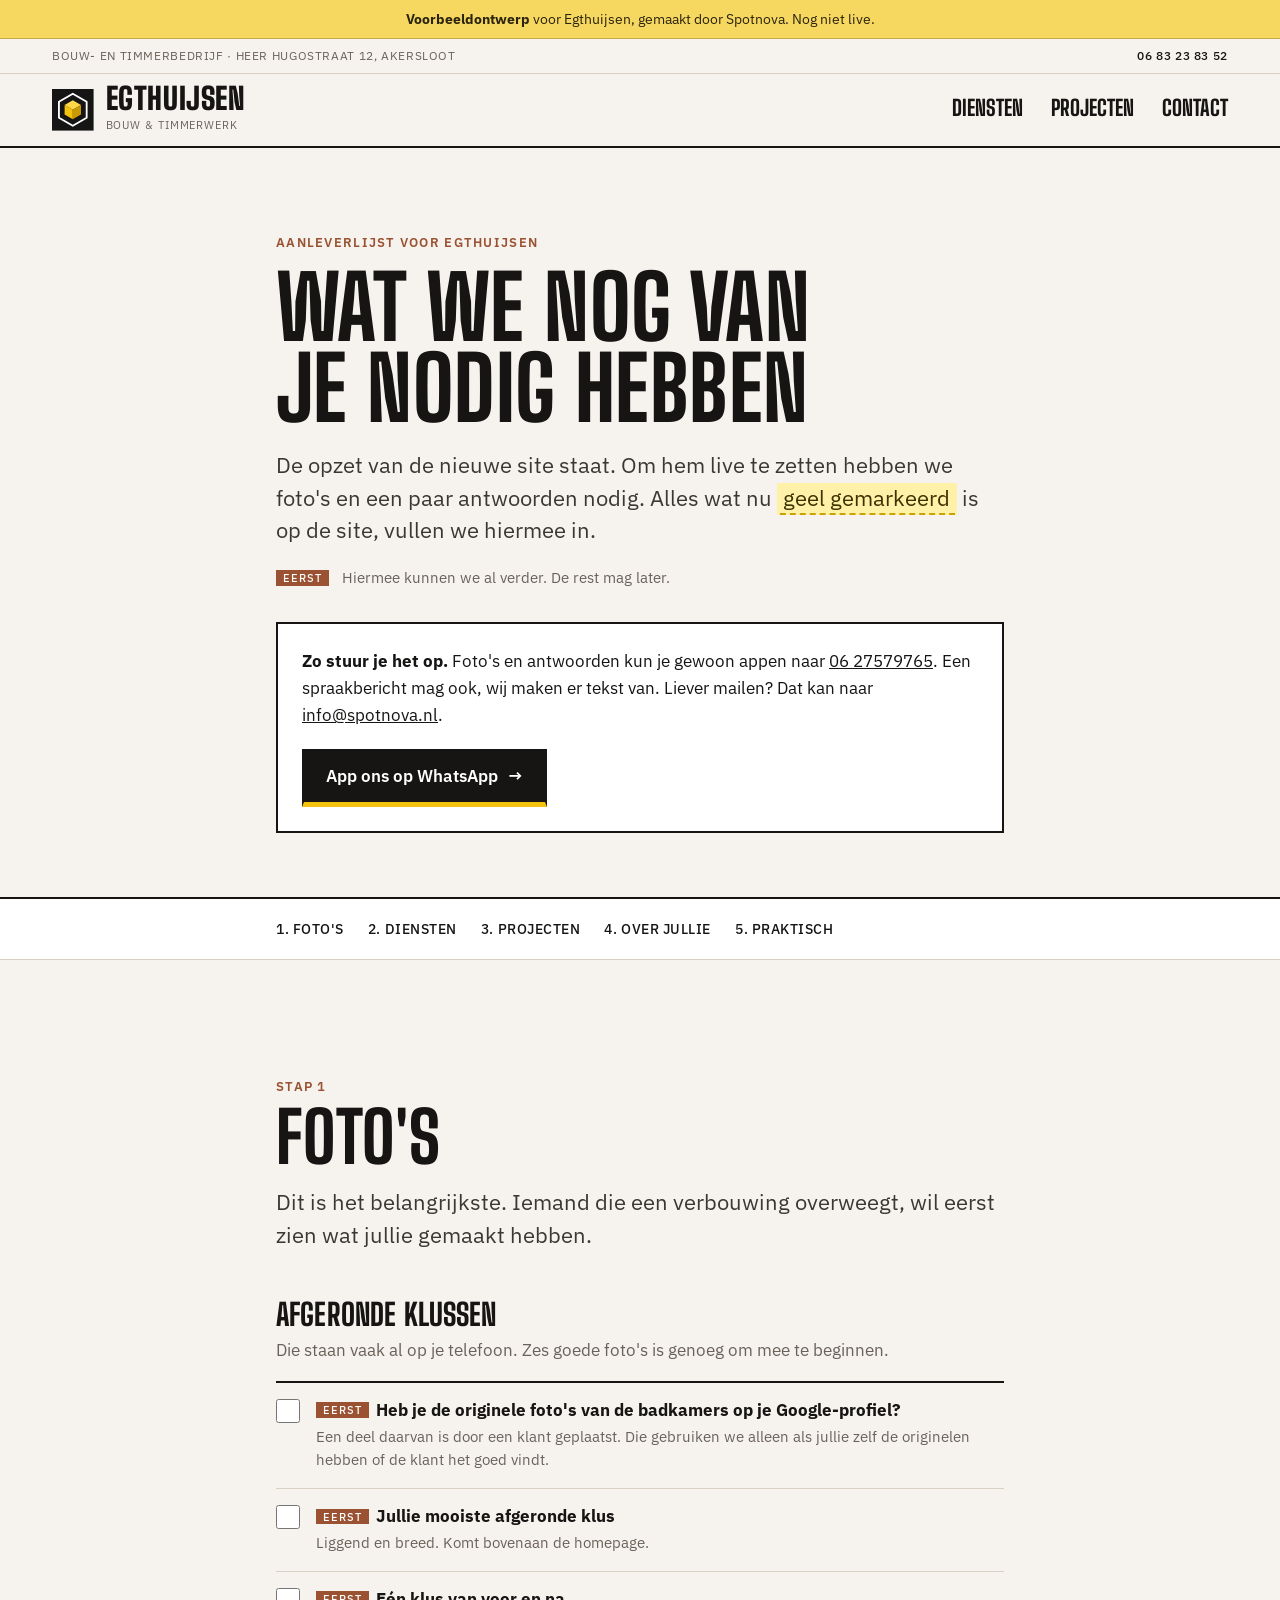
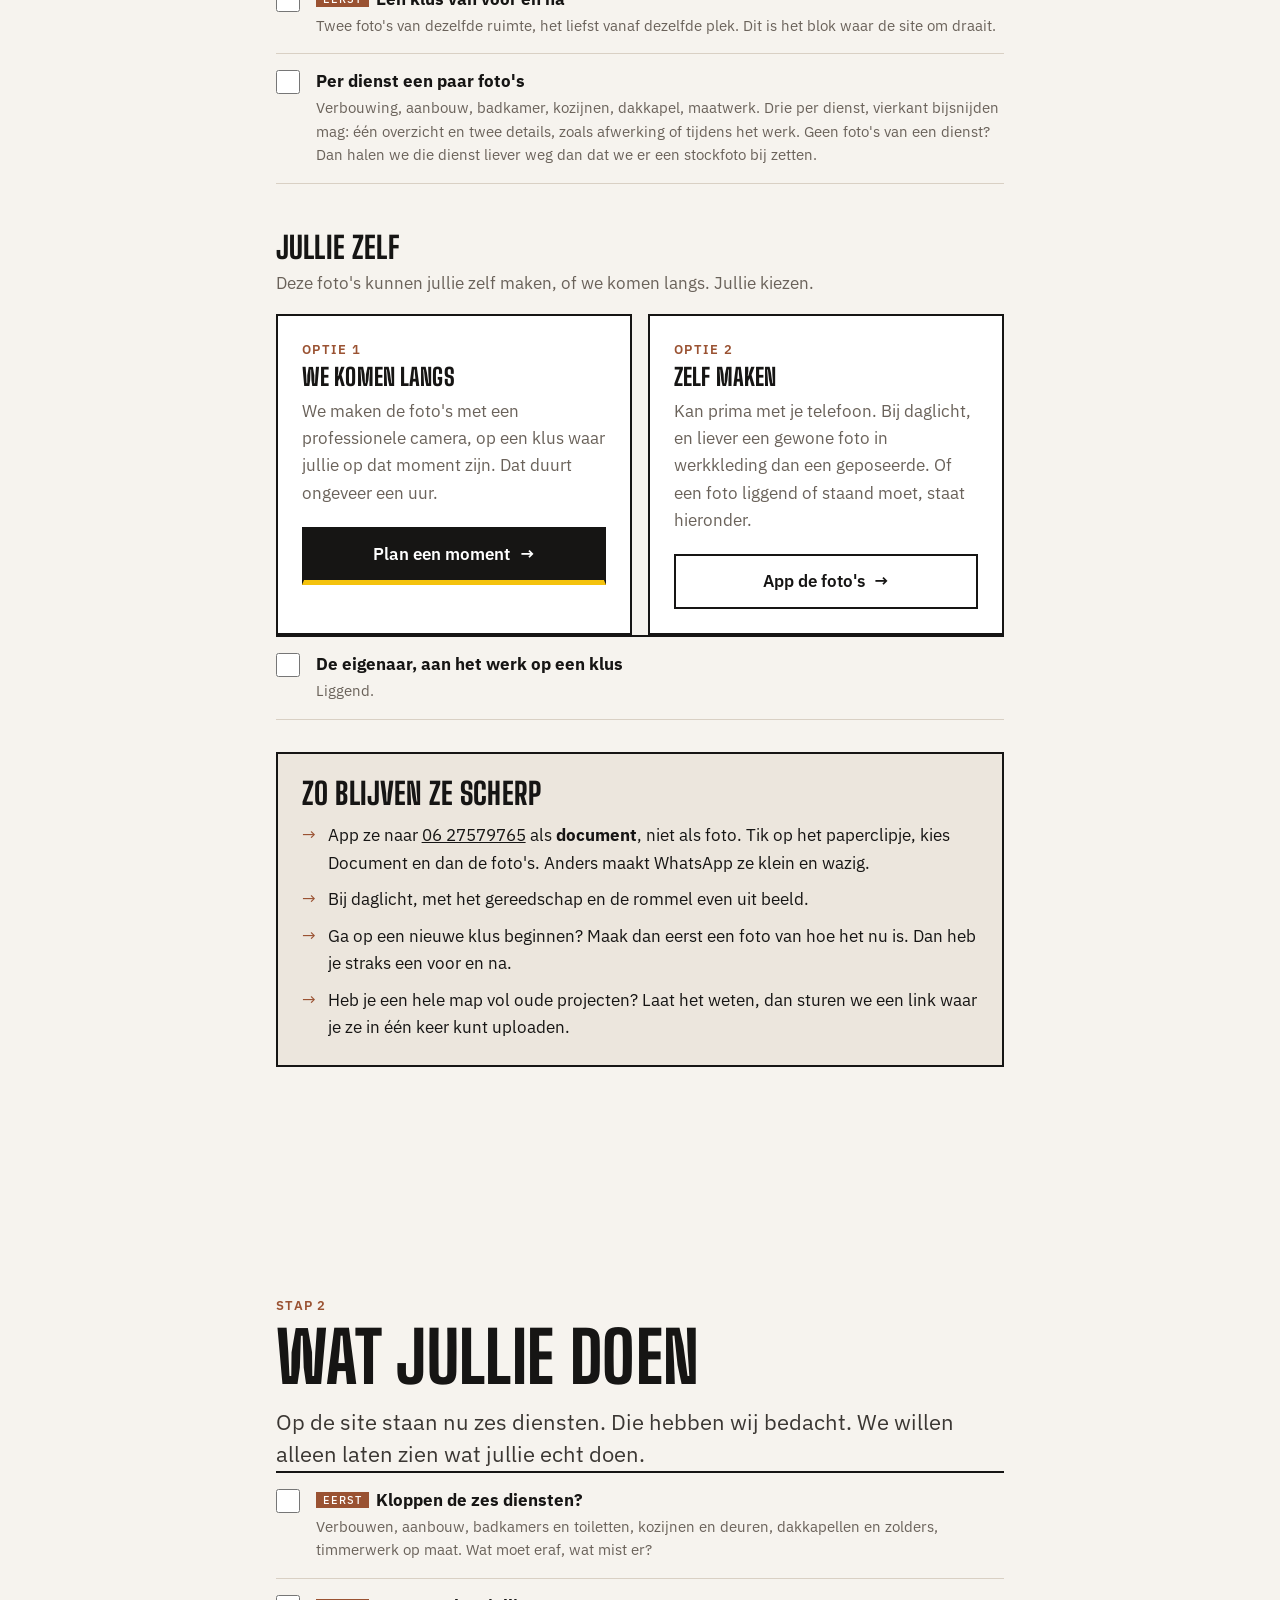
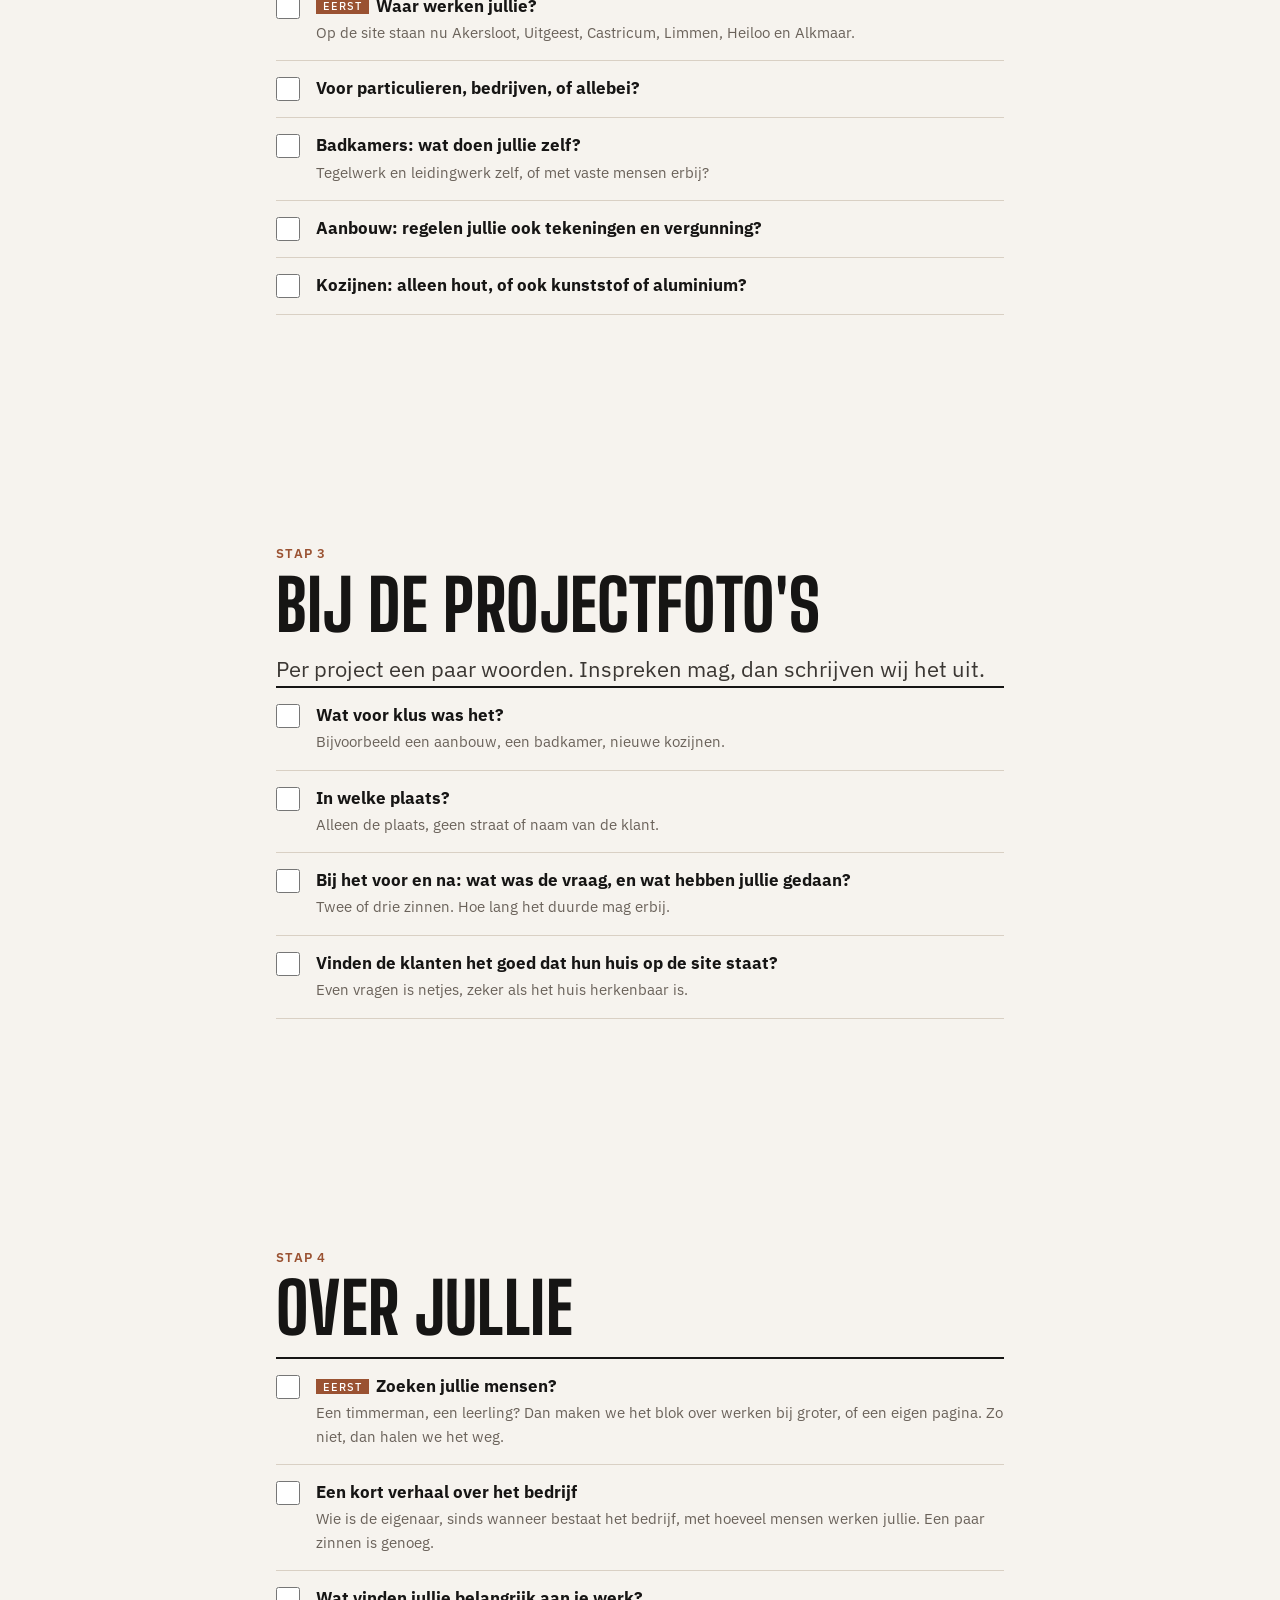
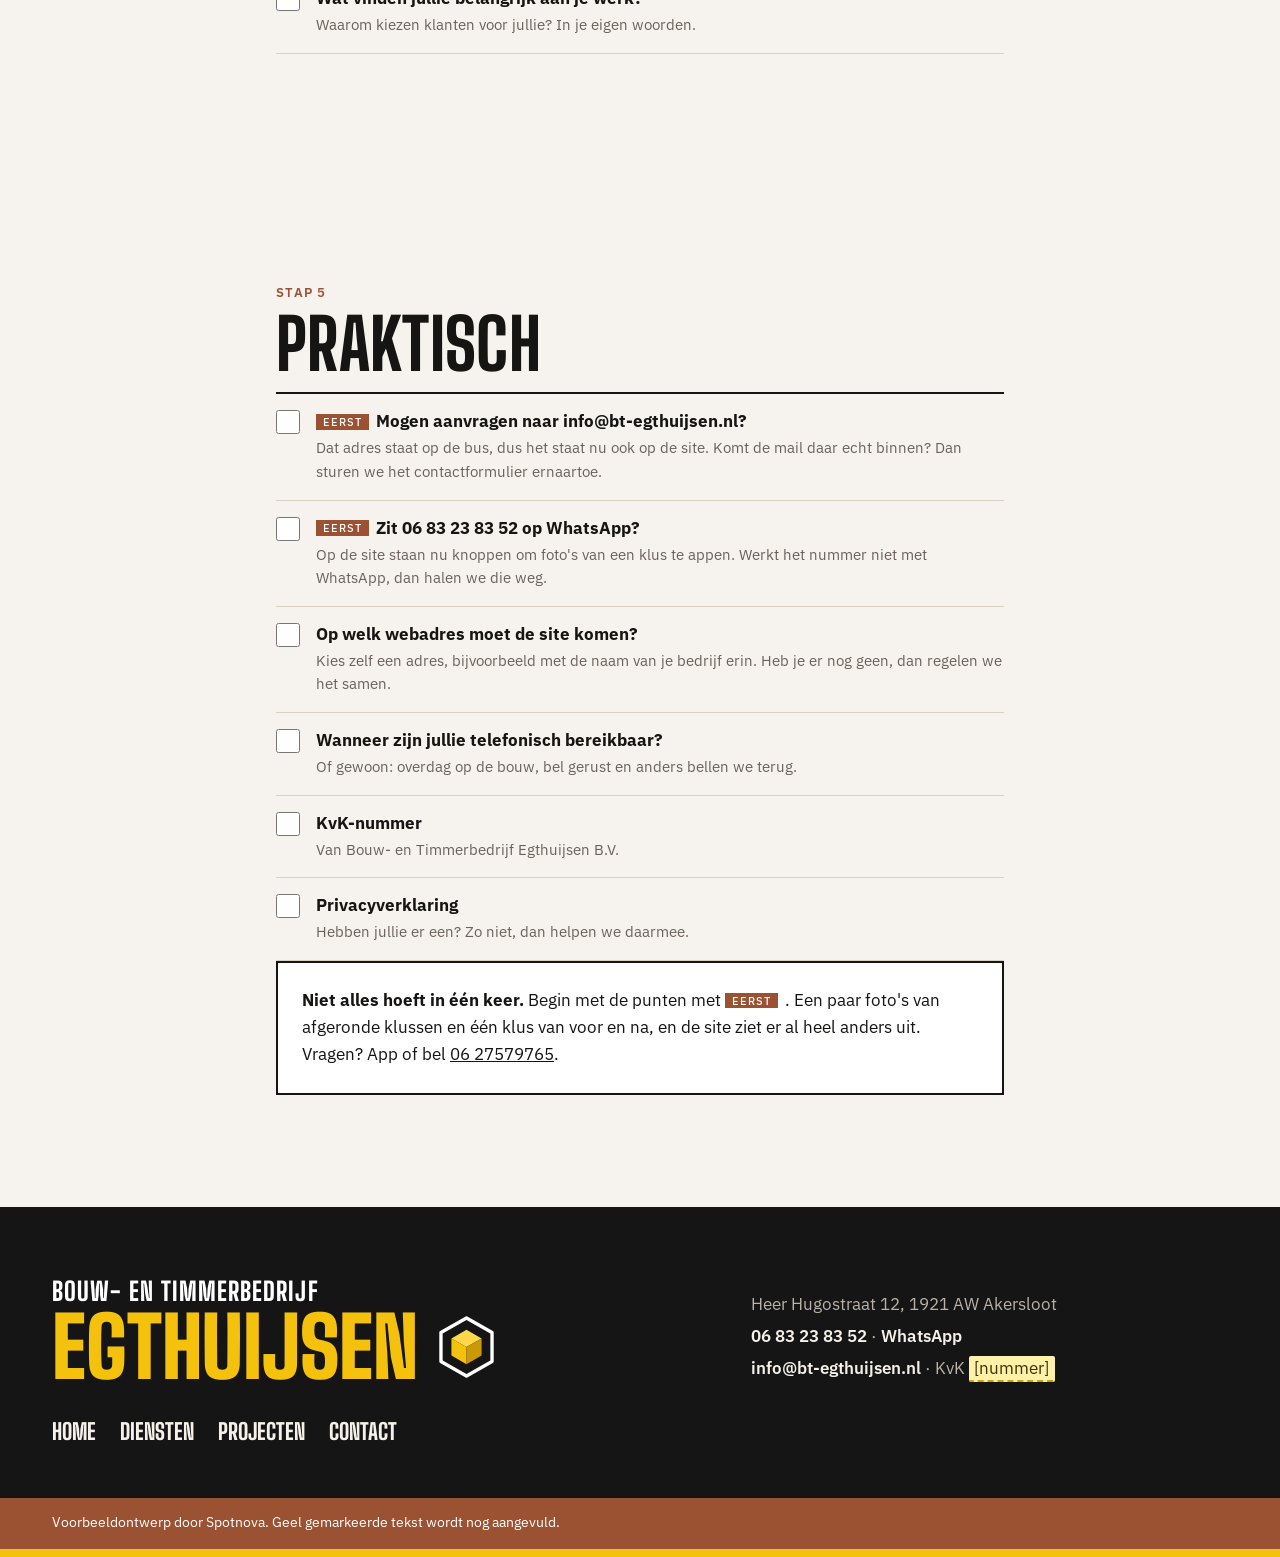
==== aanleveren.html @ 3110f42e "Aanleverlijst: geen webadres voorinvullen, klant kiest zelf Co-Authored-By: Claude Opus 5.5 <noreply" ====
<!doctype html>
<html lang="nl" class="no-js">
<head>
  <meta charset="utf-8">
  <meta name="viewport" content="width=device-width, initial-scale=1">
  <title>Aanleverlijst · Egthuijsen · Voorbeeldontwerp</title>
  <meta name="description" content="Wat Spotnova nog van Egthuijsen nodig heeft om de nieuwe website live te zetten.">
  <meta name="robots" content="noindex, nofollow">
  <meta property="og:title" content="Egthuijsen · voorbeeldontwerp (nog niet live)">
  <meta property="og:description" content="Voorbeeldontwerp voor Bouw- en timmerbedrijf Egthuijsen, gemaakt door Spotnova. Nog niet live.">
  <meta name="theme-color" content="#151515">
  <link rel="icon" href="assets/favicon.svg" type="image/svg+xml">
  <link rel="preconnect" href="https://fonts.googleapis.com">
  <link rel="preconnect" href="https://fonts.gstatic.com" crossorigin>
  <link rel="stylesheet" href="https://fonts.googleapis.com/css2?family=Big+Shoulders+Display:wght@700;800;900&family=IBM+Plex+Sans:wght@400;500;600&display=swap">
  <link rel="stylesheet" href="styles.css">
  <script>document.documentElement.className = 'js';</script>
  <script src="site.js" defer></script>
  <script src="aanleveren.js" defer></script>
</head>
<body>
  <a class="skip-link" href="#inhoud">Naar de inhoud</a>

  <div class="mock-banner" role="note"><strong>Voorbeeldontwerp</strong> voor Egthuijsen, gemaakt door Spotnova. Nog niet live.</div>

  <div class="titlebar">
    <div class="wrap"><span>Bouw- en timmerbedrijf<span class="titlebar__place"> · Heer Hugostraat 12, Akersloot</span></span><a href="tel:+31683238352">06 83 23 83 52</a></div>
  </div>

  <header class="masthead">
    <div class="wrap">
      <a class="logo" href="index.html" aria-label="Egthuijsen, naar de homepage">
        <svg class="logo__mark" viewBox="0 0 64 64" aria-hidden="true"><rect width="64" height="64" fill="#151515"/><g transform="translate(4 4) scale(.56)"><path d="M50 6 88.1 28v44L50 94 11.9 72V28z" fill="none" stroke="#fff" stroke-width="5" stroke-linejoin="round"/><path d="M50 24 72.5 37 50 50 27.5 37z" fill="#ffd84a"/><path d="M27.5 37 50 50v26L27.5 63z" fill="#f4c20d"/><path d="M50 50 72.5 37v26L50 76z" fill="#c99a06"/></g></svg>
        <span><span class="logo__name">Egthuijsen</span><span class="logo__sub">Bouw &amp; timmerwerk</span></span>
      </a>
      <button class="menu-toggle" type="button" aria-expanded="false" aria-controls="site-nav">
        <span class="menu-toggle__closed">Menu</span><span class="menu-toggle__open">Sluit</span>
      </button>
      <nav id="site-nav" class="site-nav" aria-label="Hoofdmenu">
        <ol>
            <li class="nav-home"><a href="index.html">Home</a></li>
            <li><a href="diensten.html">Diensten</a></li>
            <li><a href="projecten.html">Projecten</a></li>
            <li><a href="contact.html">Contact</a></li>
        </ol>
        <p class="site-nav__call">Of bel direct: <a href="tel:+31683238352">06 83 23 83 52</a></p>
      </nav>
    </div>
  </header>

  <main id="inhoud">



    <section class="page-head bricks">
      <div class="wrap wrap--narrow">
        <p class="tag">Aanleverlijst voor Egthuijsen</p>
        <h1>Wat we nog van je nodig hebben</h1>
        <p class="intro">De opzet van de nieuwe site staat. Om hem live te zetten hebben we foto's en een paar antwoorden nodig. Alles wat nu <span class="todo">geel gemarkeerd</span> is op de site, vullen we hiermee in.</p>
        <p class="legend"><span class="first">Eerst</span> Hiermee kunnen we al verder. De rest mag later.</p>
        <div class="send-box">
          <p><strong>Zo stuur je het op.</strong> Foto's en antwoorden kun je gewoon appen naar <a href="https://wa.me/31627579765">06 27579765</a>. Een spraakbericht mag ook, wij maken er tekst van. Liever mailen? Dat kan naar <a href="mailto:info@spotnova.nl?subject=Aanlevering%20website%20Egthuijsen">info@spotnova.nl</a>.</p>
          <a class="btn btn--cta" href="https://wa.me/31627579765">App ons op WhatsApp <span aria-hidden="true">→</span></a>
        </div>
      </div>
    </section>

    
    <nav class="on-page" aria-label="Op deze pagina">
      <div class="wrap wrap--narrow">
        <ol>
          <li><a href="#fotos">1. Foto's</a></li>
          <li><a href="#diensten">2. Diensten</a></li>
          <li><a href="#projecten">3. Projecten</a></li>
          <li><a href="#bedrijf">4. Over jullie</a></li>
          <li><a href="#praktisch">5. Praktisch</a></li>
        </ol>
      </div>
    </nav>

    <!-- 1. Foto's -->
    <section class="block" id="fotos" aria-labelledby="h-fotos">
      <div class="wrap wrap--narrow">
        <p class="tag">Stap 1</p>
        <h2 id="h-fotos">Foto's</h2>
        <p class="intro">Dit is het belangrijkste. Iemand die een verbouwing overweegt, wil eerst zien wat jullie gemaakt hebben.</p>

        <h3 class="list-title">Afgeronde klussen</h3>
        <p class="muted">Die staan vaak al op je telefoon. Zes goede foto's is genoeg om mee te beginnen.</p>
        <ul class="checklist">
          <li><label for="item-1"><input type="checkbox" id="item-1"> <span class="checklist__text"><strong><span class="first">Eerst</span>Heb je de originele foto's van de badkamers op je Google-profiel?</strong><span>Een deel daarvan is door een klant geplaatst. Die gebruiken we alleen als jullie zelf de originelen hebben of de klant het goed vindt.</span></span></label></li>
          <li><label for="item-2"><input type="checkbox" id="item-2"> <span class="checklist__text"><strong><span class="first">Eerst</span>Jullie mooiste afgeronde klus</strong><span>Liggend en breed. Komt bovenaan de homepage.</span></span></label></li>
          <li><label for="item-3"><input type="checkbox" id="item-3"> <span class="checklist__text"><strong><span class="first">Eerst</span>Eén klus van voor en na</strong><span>Twee foto's van dezelfde ruimte, het liefst vanaf dezelfde plek. Dit is het blok waar de site om draait.</span></span></label></li>
          <li><label for="item-4"><input type="checkbox" id="item-4"> <span class="checklist__text"><strong>Per dienst een paar foto's</strong><span>Verbouwing, aanbouw, badkamer, kozijnen, dakkapel, maatwerk. Drie per dienst, vierkant bijsnijden mag: één overzicht en twee details, zoals afwerking of tijdens het werk. Geen foto's van een dienst? Dan halen we die dienst liever weg dan dat we er een stockfoto bij zetten.</span></span></label></li>
        </ul>

        <h3 class="list-title">Jullie zelf</h3>
        <p class="muted">Deze foto's kunnen jullie zelf maken, of we komen langs. Jullie kiezen.</p>

        <div class="options">
          <div class="option">
            <p class="tag">Optie 1</p>
            <h4>We komen langs</h4>
            <p>We maken de foto's met een professionele camera, op een klus waar jullie op dat moment zijn. Dat duurt ongeveer een uur.</p>
            <a class="btn btn--cta" href="https://wa.me/31627579765?text=Hoi%2C%20we%20willen%20graag%20een%20moment%20plannen%20voor%20de%20foto%27s%20van%20de%20website.">Plan een moment <span aria-hidden="true">→</span></a>
          </div>
          <div class="option">
            <p class="tag">Optie 2</p>
            <h4>Zelf maken</h4>
            <p>Kan prima met je telefoon. Bij daglicht, en liever een gewone foto in werkkleding dan een geposeerde. Of een foto liggend of staand moet, staat hieronder.</p>
            <a class="btn btn--line" href="https://wa.me/31627579765">App de foto's <span aria-hidden="true">→</span></a>
          </div>
        </div>

        <ul class="checklist" style="margin-top: var(--space-4);">
          <li><label for="item-5"><input type="checkbox" id="item-5"> <span class="checklist__text"><strong>De eigenaar, aan het werk op een klus</strong><span>Liggend.</span></span></label></li>
        </ul>

        <div class="tip-box">
          <h3>Zo blijven ze scherp</h3>
          <ul class="checks">
            <li>App ze naar <a href="https://wa.me/31627579765">06 27579765</a> als <strong>document</strong>, niet als foto. Tik op het paperclipje, kies Document en dan de foto's. Anders maakt WhatsApp ze klein en wazig.</li>
            <li>Bij daglicht, met het gereedschap en de rommel even uit beeld.</li>
            <li>Ga op een nieuwe klus beginnen? Maak dan eerst een foto van hoe het nu is. Dan heb je straks een voor en na.</li>
            <li>Heb je een hele map vol oude projecten? Laat het weten, dan sturen we een link waar je ze in één keer kunt uploaden.</li>
          </ul>
        </div>
      </div>
    </section>

    <!-- 2. Diensten -->
    <section class="block bricks" id="diensten" aria-labelledby="h-diensten">
      <div class="wrap wrap--narrow">
        <p class="tag">Stap 2</p>
        <h2 id="h-diensten">Wat jullie doen</h2>
        <p class="intro">Op de site staan nu zes diensten. Die hebben wij bedacht. We willen alleen laten zien wat jullie echt doen.</p>
        <ul class="checklist" style="margin-top: var(--space-4);">
          <li><label for="item-7"><input type="checkbox" id="item-7"> <span class="checklist__text"><strong><span class="first">Eerst</span>Kloppen de zes diensten?</strong><span>Verbouwen, aanbouw, badkamers en toiletten, kozijnen en deuren, dakkapellen en zolders, timmerwerk op maat. Wat moet eraf, wat mist er?</span></span></label></li>
          <li><label for="item-8"><input type="checkbox" id="item-8"> <span class="checklist__text"><strong><span class="first">Eerst</span>Waar werken jullie?</strong><span>Op de site staan nu Akersloot, Uitgeest, Castricum, Limmen, Heiloo en Alkmaar.</span></span></label></li>
          <li><label for="item-9"><input type="checkbox" id="item-9"> <span class="checklist__text"><strong>Voor particulieren, bedrijven, of allebei?</strong></span></label></li>
          <li><label for="item-10"><input type="checkbox" id="item-10"> <span class="checklist__text"><strong>Badkamers: wat doen jullie zelf?</strong><span>Tegelwerk en leidingwerk zelf, of met vaste mensen erbij?</span></span></label></li>
          <li><label for="item-11"><input type="checkbox" id="item-11"> <span class="checklist__text"><strong>Aanbouw: regelen jullie ook tekeningen en vergunning?</strong></span></label></li>
          <li><label for="item-12"><input type="checkbox" id="item-12"> <span class="checklist__text"><strong>Kozijnen: alleen hout, of ook kunststof of aluminium?</strong></span></label></li>
        </ul>
      </div>
    </section>

    <!-- 3. Projecten -->
    <section class="block" id="projecten" aria-labelledby="h-projecten">
      <div class="wrap wrap--narrow">
        <p class="tag">Stap 3</p>
        <h2 id="h-projecten">Bij de projectfoto's</h2>
        <p class="intro">Per project een paar woorden. Inspreken mag, dan schrijven wij het uit.</p>
        <ul class="checklist" style="margin-top: var(--space-4);">
          <li><label for="item-14"><input type="checkbox" id="item-14"> <span class="checklist__text"><strong>Wat voor klus was het?</strong><span>Bijvoorbeeld een aanbouw, een badkamer, nieuwe kozijnen.</span></span></label></li>
          <li><label for="item-15"><input type="checkbox" id="item-15"> <span class="checklist__text"><strong>In welke plaats?</strong><span>Alleen de plaats, geen straat of naam van de klant.</span></span></label></li>
          <li><label for="item-16"><input type="checkbox" id="item-16"> <span class="checklist__text"><strong>Bij het voor en na: wat was de vraag, en wat hebben jullie gedaan?</strong><span>Twee of drie zinnen. Hoe lang het duurde mag erbij.</span></span></label></li>
          <li><label for="item-17"><input type="checkbox" id="item-17"> <span class="checklist__text"><strong>Vinden de klanten het goed dat hun huis op de site staat?</strong><span>Even vragen is netjes, zeker als het huis herkenbaar is.</span></span></label></li>
        </ul>
      </div>
    </section>

    <!-- 4. Over jullie -->
    <section class="block bricks" id="bedrijf" aria-labelledby="h-bedrijf">
      <div class="wrap wrap--narrow">
        <p class="tag">Stap 4</p>
        <h2 id="h-bedrijf">Over jullie</h2>
        <ul class="checklist" style="margin-top: var(--space-4);">
          <li><label for="item-18"><input type="checkbox" id="item-18"> <span class="checklist__text"><strong><span class="first">Eerst</span>Zoeken jullie mensen?</strong><span>Een timmerman, een leerling? Dan maken we het blok over werken bij groter, of een eigen pagina. Zo niet, dan halen we het weg.</span></span></label></li>
          <li><label for="item-19"><input type="checkbox" id="item-19"> <span class="checklist__text"><strong>Een kort verhaal over het bedrijf</strong><span>Wie is de eigenaar, sinds wanneer bestaat het bedrijf, met hoeveel mensen werken jullie. Een paar zinnen is genoeg.</span></span></label></li>
          <li><label for="item-20"><input type="checkbox" id="item-20"> <span class="checklist__text"><strong>Wat vinden jullie belangrijk aan je werk?</strong><span>Waarom kiezen klanten voor jullie? In je eigen woorden.</span></span></label></li>
        </ul>
      </div>
    </section>

    <!-- 5. Praktisch -->
    <section class="block" id="praktisch" aria-labelledby="h-praktisch">
      <div class="wrap wrap--narrow">
        <p class="tag">Stap 5</p>
        <h2 id="h-praktisch">Praktisch</h2>
        <ul class="checklist" style="margin-top: var(--space-4);">
          <li><label for="item-21"><input type="checkbox" id="item-21"> <span class="checklist__text"><strong><span class="first">Eerst</span>Mogen aanvragen naar info@bt-egthuijsen.nl?</strong><span>Dat adres staat op de bus, dus het staat nu ook op de site. Komt de mail daar echt binnen? Dan sturen we het contactformulier ernaartoe.</span></span></label></li>
          <li><label for="item-22"><input type="checkbox" id="item-22"> <span class="checklist__text"><strong><span class="first">Eerst</span>Zit 06 83 23 83 52 op WhatsApp?</strong><span>Op de site staan nu knoppen om foto's van een klus te appen. Werkt het nummer niet met WhatsApp, dan halen we die weg.</span></span></label></li>
          <li><label for="item-27"><input type="checkbox" id="item-27"> <span class="checklist__text"><strong>Op welk webadres moet de site komen?</strong><span>Kies zelf een adres, bijvoorbeeld met de naam van je bedrijf erin. Heb je er nog geen, dan regelen we het samen.</span></span></label></li>
          <li><label for="item-23"><input type="checkbox" id="item-23"> <span class="checklist__text"><strong>Wanneer zijn jullie telefonisch bereikbaar?</strong><span>Of gewoon: overdag op de bouw, bel gerust en anders bellen we terug.</span></span></label></li>
          <li><label for="item-24"><input type="checkbox" id="item-24"> <span class="checklist__text"><strong>KvK-nummer</strong><span>Van Bouw- en Timmerbedrijf Egthuijsen B.V.</span></span></label></li>
          <li><label for="item-26"><input type="checkbox" id="item-26"> <span class="checklist__text"><strong>Privacyverklaring</strong><span>Hebben jullie er een? Zo niet, dan helpen we daarmee.</span></span></label></li>
        </ul>

        <div class="send-box" style="margin-top: var(--space-5);">
          <p><strong>Niet alles hoeft in één keer.</strong> Begin met de punten met <span class="first">Eerst</span>. Een paar foto's van afgeronde klussen en één klus van voor en na, en de site ziet er al heel anders uit. Vragen? App of bel <a href="https://wa.me/31627579765">06 27579765</a>.</p>
        </div>
      </div>
    </section>

  </main>

  <footer class="van">
    <div class="van__body on-dark">
      <div class="wrap van__grid">
        <div class="van__brand"><span class="van__kicker">Bouw- en timmerbedrijf</span><span class="van__name nowrap">Egthuijsen<img class="van__logo" src="assets/logo.svg" alt="" width="100" height="100"></span></div>
        <div class="van__lines">
          <p>Heer Hugostraat 12, 1921 AW Akersloot</p>
          <p><a href="tel:+31683238352">06 83 23 83 52</a> · <a href="https://wa.me/31683238352">WhatsApp</a></p>
          <p><a href="mailto:info@bt-egthuijsen.nl">info@bt-egthuijsen.nl</a> · KvK <span class="todo">[nummer]</span></p>
        </div>
        <nav class="van__nav" aria-label="Onderaan"><ul><li><a href="index.html">Home</a></li><li><a href="diensten.html">Diensten</a></li><li><a href="projecten.html">Projecten</a></li><li><a href="contact.html">Contact</a></li></ul></nav>
      </div>
    </div>
    <div class="van__panel"><div class="wrap">Voorbeeldontwerp door Spotnova. Geel gemarkeerde tekst wordt nog aangevuld.</div></div>
  </footer>

  <nav class="fab" aria-label="Snel contact">
    <a href="tel:+31683238352" aria-label="Bel 06 83 23 83 52"><svg viewBox="0 0 24 24" fill="none" stroke="currentColor" stroke-width="2" stroke-linecap="round" stroke-linejoin="round" aria-hidden="true"><path d="M22 16.9v3a2 2 0 0 1-2.2 2 19.8 19.8 0 0 1-8.6-3.1 19.5 19.5 0 0 1-6-6A19.8 19.8 0 0 1 2.1 4.2 2 2 0 0 1 4.1 2h3a2 2 0 0 1 2 1.7c.1.9.4 1.8.7 2.7a2 2 0 0 1-.5 2.1L8 9.8a16 16 0 0 0 6 6l1.3-1.3a2 2 0 0 1 2.1-.4c.9.3 1.8.6 2.7.7a2 2 0 0 1 1.7 2z"/></svg></a>
    <a href="https://wa.me/31683238352" aria-label="Stuur een WhatsApp"><svg viewBox="0 0 24 24" fill="none" stroke="currentColor" stroke-width="2" stroke-linecap="round" stroke-linejoin="round" aria-hidden="true"><path d="M21 11.5a8.4 8.4 0 0 1-12.4 7.4L3 21l2.1-5.4A8.4 8.4 0 1 1 21 11.5z"/></svg></a>
  </nav>
</body>
</html>
---- styles.css ----
/* Egthuijsen · voorbeeldontwerp door Spotnova
   Idee: de site is de bus van Egthuijsen. Zwart met grote belettering, een strook in houtkleur met gele rand.
   Statisch, geen build-stap. Kleuren en maten staan bovenaan als variabelen. */

:root {
  --paper: #f6f3ee;
  --paper-2: #ece6dd;
  --white: #ffffff;
  --ink: #161514;
  --ink-2: #3b3733;
  --muted: #6a625a;
  --line: #d9d0c4;

  --dark: #151515;          /* zwart van de bus */
  --dark-2: #242322;
  --on-dark: #f5f1ea;
  --on-dark-muted: #b9b2a8;
  --dark-line: rgba(255, 255, 255, 0.06);
  --dark-line-2: rgba(255, 255, 255, 0.14);

  --brick: #9a5232;         /* oranjebruin van de bus: knoppen, nummers, maatlijnen */
  --brick-hover: #7d4126;
  --brick-light: #b86b47;
  --mortar: #e2c9b8;
  --yellow: #f4c20d;        /* spiegelkappen en spoiler: accent op zwart */

  --banner-bg: #f6d860;
  --banner-text: #2b2410;
  --todo-bg: #fff1a8;
  --todo-text: #3d3200;
  --todo-line: #c9a400;

  --font-head: "Big Shoulders Display", Impact, "Arial Narrow", sans-serif;
  --font-body: "IBM Plex Sans", Arial, Helvetica, sans-serif;

  --gutter: 1.25rem;
  --container: 76rem;
}

/* ---------- Basis ---------- */

*, *::before, *::after { box-sizing: border-box; }
html { -webkit-text-size-adjust: 100%; scroll-behavior: smooth; }
@media (prefers-reduced-motion: reduce) { html { scroll-behavior: auto; } }

body {
  margin: 0;
  background: var(--paper);
  color: var(--ink);
  font-family: var(--font-body);
  font-size: 1.0625rem;
  line-height: 1.6;
}
img { max-width: 100%; height: auto; display: block; }
a { color: inherit; }
p, figure, dl, dd { margin: 0; }
ul, ol { margin: 0; padding: 0; list-style: none; }
address { font-style: normal; }

h1, h2, h3, h4 {
  margin: 0;
  font-family: var(--font-head);
  font-weight: 800;
  line-height: 0.92;
  letter-spacing: 0.005em;
  text-transform: uppercase;
  text-wrap: balance;
}
h1 { font-size: clamp(3.2rem, 13vw, 8rem); }
h2 { font-size: clamp(2.4rem, 8vw, 4.4rem); }
h3 { font-size: clamp(1.5rem, 4.5vw, 1.9rem); font-weight: 800; line-height: 1; }

.wrap { width: 100%; max-width: var(--container); margin: 0 auto; padding: 0 var(--gutter); }
.wrap--narrow { max-width: 48rem; }

.skip-link { position: absolute; left: -999px; top: 0; z-index: 100; background: var(--ink); color: var(--white); padding: 0.6rem 1rem; }
.skip-link:focus { left: 0.5rem; top: 0.5rem; }
.visually-hidden { position: absolute !important; width: 1px; height: 1px; overflow: hidden; clip: rect(0 0 0 0); white-space: nowrap; }
:focus-visible { outline: 3px solid var(--brick); outline-offset: 3px; }

/* Kleine labels, alleen waar ze iets zeggen */
.tag {
  display: inline-block;
  font-family: var(--font-body); font-size: 0.8rem; font-weight: 600;
  letter-spacing: 0.1em; text-transform: uppercase;
  color: var(--brick);
}
.on-dark .tag { color: var(--yellow); }
.intro { font-size: clamp(1.15rem, 3.3vw, 1.35rem); line-height: 1.5; color: var(--ink-2); max-width: 34em; }
.on-dark .intro { color: var(--on-dark-muted); }
.muted { color: var(--muted); }
.small { font-size: 0.92rem; }

/* Vlakken in de kleuren van de bus: licht papier, zwart, en een oranjebruine strook met gele rand zoals onderaan de bus */
.bricks { background-color: var(--paper); }
.on-dark { background-color: var(--dark); color: var(--on-dark); }
.brick-band { height: 22px; background-color: var(--brick); border-top: 4px solid var(--yellow); }

/* ---------- Voorbeeldbalk ---------- */

.mock-banner {
  background: var(--banner-bg); color: var(--banner-text);
  font-size: 0.9rem; line-height: 1.4; text-align: center; padding: 0.55rem var(--gutter);
  border-bottom: 1px solid rgba(43, 36, 16, 0.25);
}
.mock-banner strong { font-weight: 700; }

/* ---------- Kop ---------- */

.titlebar {
  border-bottom: 1px solid var(--line);
  font-family: var(--font-body); font-size: 0.78rem; letter-spacing: 0.05em; text-transform: uppercase; color: var(--muted);
}
.titlebar .wrap { display: flex; justify-content: space-between; gap: 1rem; padding-top: 0.45rem; padding-bottom: 0.45rem; }
.titlebar a { text-decoration: none; color: var(--ink); font-weight: 500; }
.titlebar__place { display: none; }
@media (min-width: 40rem) { .titlebar__place { display: inline; } }

.masthead { background: var(--paper); border-bottom: 2px solid var(--ink); }
.masthead .wrap { display: flex; flex-wrap: wrap; align-items: center; gap: 1rem; min-height: 4.5rem; }

.logo { display: inline-flex; align-items: center; gap: 0.75rem; text-decoration: none; margin-right: auto; }
.logo__mark { width: 2.6rem; height: 2.6rem; flex: none; }
.logo__name { display: block; font-family: var(--font-head); font-weight: 900; font-size: 1.9rem; letter-spacing: 0.02em; line-height: 0.9; text-transform: uppercase; }
.logo__sub { display: block; font-family: var(--font-body); font-size: 0.7rem; letter-spacing: 0.08em; text-transform: uppercase; color: var(--muted); margin-top: 0.25rem; }

.menu-toggle {
  display: none; position: relative; z-index: 70;
  align-items: center; gap: 0.5rem;
  min-height: 2.75rem; padding: 0 0.9rem;
  font: 500 0.85rem var(--font-body); letter-spacing: 0.08em; text-transform: uppercase;
  color: var(--ink); background: transparent; border: 1.5px solid var(--ink); border-radius: 0; cursor: pointer;
}
.js .menu-toggle { display: inline-flex; }
.menu-toggle[aria-expanded="true"] { color: var(--white); border-color: var(--white); }
.menu-toggle__open, .menu-toggle[aria-expanded="true"] .menu-toggle__closed { display: none; }
.menu-toggle[aria-expanded="true"] .menu-toggle__open { display: inline; }

.site-nav { flex-basis: 100%; padding-bottom: 1rem; }
.js .site-nav { display: none; }
.site-nav ol { counter-reset: nav -1; }
.site-nav li { counter-increment: nav; }
.site-nav a {
  display: flex; align-items: baseline; gap: 0.6rem; text-decoration: none; padding: 0.3rem 0;
  font-family: var(--font-head); font-weight: 800; font-size: 1.5rem; text-transform: uppercase;
}
.site-nav__call { display: none; }

/* Mobiel: menu over het hele scherm, zwart metselwerk */
.js .site-nav.is-open {
  display: flex; flex-direction: column; justify-content: center;
  position: fixed; inset: 0; z-index: 60; padding: 5rem var(--gutter) 2rem;
}
.site-nav.is-open a { font-size: clamp(2.2rem, 11vw, 3.4rem); padding: 0.35rem 0; color: var(--on-dark); }
.site-nav.is-open a[aria-current="page"] { text-decoration: underline; text-decoration-color: var(--yellow); text-underline-offset: 0.15em; text-decoration-thickness: 3px; }
.site-nav.is-open .site-nav__call { display: block; margin-top: 2rem; font: 500 1rem var(--font-body); color: var(--on-dark-muted); }
.site-nav.is-open .site-nav__call a { display: inline; font: inherit; color: var(--on-dark); text-decoration: underline; padding: 0; }
.site-nav.is-open .site-nav__call a::before { content: none; }

@media (min-width: 52rem) {
  .masthead .wrap { flex-wrap: nowrap; }
  .js .menu-toggle { display: none; }
  .site-nav, .js .site-nav { display: block; flex-basis: auto; padding: 0; }
  .site-nav ol { display: flex; gap: 1.75rem; counter-reset: nav; }
  .site-nav .nav-home { display: none; }
  .site-nav a { font-size: 1.35rem; padding: 0.3rem 0; border-bottom: 3px solid transparent; }
  .site-nav a:hover { border-bottom-color: var(--line); }
  .site-nav a[aria-current="page"] { border-bottom-color: var(--yellow); }
}

/* ---------- Knoppen ---------- */

.btn {
  display: inline-flex; align-items: center; justify-content: center; gap: 0.6rem;
  min-height: 3.25rem; padding: 0.75rem 1.4rem;
  font-family: var(--font-body); font-size: 1.05rem; font-weight: 600;
  text-decoration: none; border: 2px solid transparent; border-radius: 0; cursor: pointer;
  transition: background 0.15s, color 0.15s;
}
.btn svg { width: 1.2em; height: 1.2em; flex: none; }
.btn--cta { background: var(--ink); color: var(--white); border-bottom: 5px solid var(--yellow); }
.btn--cta:hover { background: var(--brick); }
.on-dark .btn--cta { background: var(--yellow); color: var(--ink); border-bottom-color: var(--brick); }
.on-dark .btn--cta:hover { background: #ffd43a; }
.btn--line { border-color: currentColor; background: transparent; }
.btn--line:hover { background: rgba(22, 21, 20, 0.06); }
.on-dark .btn--line:hover { background: rgba(255, 255, 255, 0.1); }

.actions { display: flex; flex-wrap: wrap; gap: 0.9rem; margin-top: 2rem; }
@media (max-width: 30rem) { .actions .btn { flex: 1 1 100%; } }

.arrow-link {
  display: inline-flex; align-items: center; gap: 0.5rem;
  font-family: var(--font-body); font-size: 0.9rem; font-weight: 500; letter-spacing: 0.04em; text-transform: uppercase;
  text-decoration: none; border-bottom: 1.5px solid currentColor; padding-bottom: 0.1rem;
}
.arrow-link:hover { color: var(--brick); }
.on-dark .arrow-link:hover { color: var(--white); }

/* ---------- Fotoplaceholders ----------
   Getekend als sparing: een vak met een kruis erdoor.
   Vervang later door:
   <img class="photo r-3x2" src="assets/naam.jpg" alt="..." width="1600" height="1067">
   met dezelfde verhoudingsklasse. */

.r-3x2 { aspect-ratio: 3 / 2; }
.r-4x5 { aspect-ratio: 4 / 5; }
.r-1x1 { aspect-ratio: 1 / 1; }
.r-16x9 { aspect-ratio: 16 / 9; }
.r-21x9 { aspect-ratio: 21 / 9; }
@media (max-width: 40rem) { .r-21x9 { aspect-ratio: 4 / 3; } }

.photo { width: 100%; height: 100%; object-fit: cover; }

.ph {
  --x: var(--line);
  --ph-bg: var(--white);
  position: relative; width: 100%;
  display: flex; flex-direction: column; align-items: center; justify-content: center; gap: 0.35rem;
  padding: 1rem; text-align: center;
  background-color: var(--ph-bg);
  background-image:
    linear-gradient(to top right, transparent calc(50% - 0.75px), var(--x) calc(50% - 0.75px), var(--x) calc(50% + 0.75px), transparent calc(50% + 0.75px)),
    linear-gradient(to bottom right, transparent calc(50% - 0.75px), var(--x) calc(50% - 0.75px), var(--x) calc(50% + 0.75px), transparent calc(50% + 0.75px));
  border: 1.5px solid var(--ink);
  color: var(--ink);
}
.ph__label, .ph__meta { position: relative; background: var(--ph-bg); padding: 0.15rem 0.5rem; }
.ph__label { font-weight: 600; font-size: 0.95rem; line-height: 1.3; max-width: 22em; }
.ph__meta { font-family: var(--font-body); font-size: 0.72rem; letter-spacing: 0.04em; opacity: 0.75; }
.ph--tint { --ph-bg: #efe7dc; }
.on-dark .ph { --x: var(--dark-line-2); --ph-bg: var(--dark-2); border-color: var(--on-dark); color: var(--on-dark); }

/* ---------- Gele placeholders (nog aan te leveren tekst) ---------- */

.todo {
  padding: 0.05em 0.3em; background: var(--todo-bg); color: var(--todo-text);
  border-bottom: 2px dashed var(--todo-line); border-radius: 2px; font-style: normal;
  -webkit-box-decoration-break: clone; box-decoration-break: clone;
}
.todo-note { display: flex; gap: 0.6rem; align-items: baseline; margin-top: 1.5rem; font-size: 0.9rem; color: var(--muted); }
.todo-note::before {
  content: ""; flex: none; width: 0.8rem; height: 0.8rem; transform: translateY(0.1rem);
  background: var(--todo-bg); border: 2px dashed var(--todo-line); border-radius: 2px;
}
.on-dark .todo-note { color: var(--on-dark-muted); }

/* ---------- Secties ---------- */

.block { padding: 5rem 0; }
.block--rule { border-top: 2px solid var(--ink); }
.block-title { display: grid; gap: 1rem; margin-bottom: 3rem; }
.block-title h2 { margin-top: 0.5rem; }
@media (min-width: 56rem) {
  .block { padding: 7rem 0; }
  .block-title { grid-template-columns: 1fr 1fr; align-items: end; gap: 3rem; }
}

/* ---------- Hero: de bus ---------- */

.bus__top { padding: 3rem 0 2.5rem; }
.bus__name { font-size: clamp(4rem, 21vw, 13rem); line-height: 0.82; letter-spacing: 0.01em; color: var(--yellow); }
.bus__kicker {
  display: block; margin-bottom: 0.6rem;
  font-size: clamp(1.25rem, 4.5vw, 2rem); line-height: 1; letter-spacing: 0.04em; color: var(--white);
}
.bus__row { display: grid; gap: 1.5rem; margin-top: 2rem; align-items: end; }
.bus__row .actions { margin-top: 0; }
.bus__panel { background: var(--brick); color: var(--white); border-bottom: 8px solid var(--yellow); }
/* Houtnerf, zoals de onderkant van de bus: onregelmatige lijnen in drie lagen */
.bus__panel, .van__panel {
  background-image:
    repeating-linear-gradient(0deg, rgba(60, 25, 10, 0.10) 0 1px, transparent 1px 5px, rgba(60, 25, 10, 0.06) 5px 7px, transparent 7px 13px),
    repeating-linear-gradient(0deg, rgba(255, 220, 190, 0.06) 0 2px, transparent 2px 19px, rgba(255, 220, 190, 0.04) 19px 22px, transparent 22px 41px),
    repeating-linear-gradient(90deg, transparent 0 237px, rgba(40, 15, 5, 0.12) 237px 239px, transparent 239px 411px);
}
.bus__panel-in { display: flex; flex-wrap: wrap; justify-content: space-between; align-items: baseline; gap: 0.5rem 2rem; padding-top: 1.1rem; padding-bottom: 1.1rem; }
.bus__addr { font-weight: 600; letter-spacing: 0.06em; text-transform: uppercase; font-size: 0.9rem; }
.bus__phone { font-family: var(--font-head); font-weight: 900; font-size: clamp(2.4rem, 10vw, 5rem); line-height: 1; text-decoration: none; letter-spacing: 0.02em; }
.bus__phone:hover { color: var(--yellow); }
/* Het logo staat op de bus rechts van de naam */
.bus__logo, .van__logo { display: none; height: 0.8em; width: auto; margin-left: 0.18em; vertical-align: -0.02em; }
.nowrap { white-space: nowrap; }
@media (min-width: 40rem) {
  .bus__logo, .van__logo { display: inline-block; }
  .bus__name { font-size: clamp(4rem, 16vw, 12rem); }
}
.hero-photo { padding-top: 2.5rem; }
@media (min-width: 56rem) {
  .bus__top { padding: 4.5rem 0 3.5rem; }
  .bus__row { grid-template-columns: 1.2fr 1fr; gap: 3rem; }
  .bus__row .actions { justify-content: flex-end; }
  .hero-photo { padding-top: 4rem; }
}

/* ---------- Diensten als werkomschrijving ---------- */

.spec { border-top: 2px solid var(--ink); counter-reset: spec; }
.spec li { counter-increment: spec; border-bottom: 1px solid var(--line); }
.spec a {
  display: grid; grid-template-columns: 2.6rem 1fr auto; gap: 0.25rem 1rem; align-items: baseline;
  padding: 1.4rem 0; text-decoration: none;
}
.spec a::before { content: counter(spec, decimal-leading-zero); font: 900 1.6rem var(--font-head); color: var(--brick); }
.spec h3 { grid-column: 2; font-size: clamp(1.8rem, 6vw, 2.8rem); transition: color 0.15s; }
.spec p { grid-column: 2; color: var(--muted); max-width: 36em; }
.spec__go { grid-column: 3; grid-row: 1; font: 500 1.4rem var(--font-body); transition: transform 0.15s; }
.spec a:hover h3 { color: var(--brick); }
.spec a:hover .spec__go { transform: translateX(4px); color: var(--brick); }
@media (min-width: 56rem) {
  .spec a { grid-template-columns: 4rem 1.1fr 1.3fr auto; align-items: center; padding: 1.75rem 0; }
  .spec h3, .spec p { grid-column: auto; }
  .spec__go { grid-column: auto; grid-row: auto; }
}

/* ---------- Voor en na schuifje ---------- */

.ba { position: relative; overflow: hidden; border: 1.5px solid var(--ink); --pos: 50%; }
.ba > .ph, .ba__before { position: absolute; inset: 0; }
.ba .ph { border: 0; height: 100%; }
.ba .ph__label, .ba .ph__meta { max-width: 42%; }
.ba__after { align-items: flex-end; padding-right: 1.5rem; }
.ba__before .ph { align-items: flex-start; padding-left: 1.5rem; }
.ba__before { clip-path: inset(0 calc(100% - var(--pos)) 0 0); }
.ba__before .ph { --ph-bg: #e6ddd1; --x: #c9bba9; color: var(--ink); }
.ba__line {
  position: absolute; top: 0; bottom: 0; left: var(--pos); width: 3px; margin-left: -1.5px;
  background: var(--brick); pointer-events: none; z-index: 2;
}
.ba__line::after {
  content: "◂ ▸"; position: absolute; top: 50%; left: 50%; transform: translate(-50%, -50%);
  display: grid; place-items: center; width: 3rem; height: 3rem; border-radius: 50%;
  background: var(--brick); color: var(--white); font-size: 0.85rem; letter-spacing: 0.1em;
}
.ba__badge {
  position: absolute; top: 0.8rem; z-index: 2; pointer-events: none;
  font: 500 0.75rem var(--font-body); letter-spacing: 0.08em; text-transform: uppercase;
  background: var(--ink); color: var(--white); padding: 0.25rem 0.6rem;
}
.ba__badge--before { left: 0.8rem; }
.ba__badge--after { right: 0.8rem; background: var(--brick); }
.ba__range {
  position: absolute; inset: 0; z-index: 3; width: 100%; height: 100%; margin: 0;
  opacity: 0; cursor: ew-resize; -webkit-appearance: none; appearance: none;
}
.no-js .ba__range { display: none; }
.ba:focus-within .ba__line { box-shadow: 0 0 0 4px rgba(168, 71, 43, 0.35); }
.ba-hint { margin-top: 0.6rem; font: 0.8rem var(--font-body); letter-spacing: 0.04em; text-transform: uppercase; color: var(--muted); }
.on-dark .ba-hint { color: var(--on-dark-muted); }

.feature { display: grid; gap: 2rem; }
.feature__text h3 { font-size: clamp(1.8rem, 5vw, 2.6rem); margin: 0.75rem 0 1rem; }
@media (min-width: 56rem) { .feature { grid-template-columns: 1.5fr 1fr; gap: 3.5rem; align-items: center; } }

/* ---------- Projecten: bento ---------- */

.bento { display: grid; gap: 1rem; margin-top: 3rem; }
.bento > li, .bento figure { display: flex; flex-direction: column; min-height: 0; }
.bento figure { flex: 1; }
.bento .ph { flex: 1; min-height: 14rem; }
.bento figcaption {
  display: flex; justify-content: space-between; gap: 1rem; margin-top: 0.6rem;
  font-family: var(--font-body); font-size: 0.8rem; letter-spacing: 0.04em; text-transform: uppercase;
}
@media (min-width: 44rem) {
  .bento { grid-template-columns: repeat(6, 1fr); grid-auto-rows: 13rem; }
  .bento > :nth-child(6n + 1) { grid-column: span 4; grid-row: span 2; }
  .bento > :nth-child(6n + 2), .bento > :nth-child(6n + 3) { grid-column: span 2; }
  .bento > :nth-child(6n + 4), .bento > :nth-child(6n + 5), .bento > :nth-child(6n + 6) { grid-column: span 2; grid-row: span 2; }
  .bento .ph { min-height: 0; }
}

/* ---------- Over: tekst met gegevens ---------- */

.about { display: grid; gap: 3rem; }
@media (min-width: 56rem) { .about { grid-template-columns: 1.1fr 1fr; gap: 4rem; align-items: start; } }
.about h2 { margin: 0.75rem 0 1.5rem; }
.about p + p { margin-top: 1rem; }
.about__side { display: grid; gap: 1.25rem; }

.facts { border: 2px solid var(--ink); background: var(--white); }
.facts div { display: grid; grid-template-columns: 7.5rem 1fr; border-bottom: 1px solid var(--line); }
.facts div:last-child { border-bottom: 0; }
.facts dt, .facts dd { padding: 0.75rem 1rem; }
.facts dt { font: 500 0.72rem var(--font-body); letter-spacing: 0.06em; text-transform: uppercase; color: var(--muted); border-right: 1px solid var(--line); padding-top: 0.95rem; }
.facts dd { font-weight: 600; }
.facts a { text-decoration: none; }
.facts a:hover { color: var(--brick); }

/* ---------- Werken bij: strook ---------- */

.strip { border-top: 2px solid var(--ink); border-bottom: 2px solid var(--ink); background: var(--white); }
.strip .wrap { display: grid; gap: 1rem; padding-top: 2rem; padding-bottom: 2rem; align-items: center; }
.strip h2 { font-size: clamp(1.6rem, 5vw, 2.3rem); }
@media (min-width: 56rem) { .strip .wrap { grid-template-columns: auto 1fr auto; gap: 2.5rem; } }

/* ---------- Afsluiter: licht, met het nummer groot ---------- */

.closer { border-top: 2px solid var(--ink); }
.closer h2 { font-size: clamp(2.6rem, 10vw, 6rem); max-width: 12em; }
.closer__phone {
  display: inline-block; margin-top: 1.5rem;
  font-family: var(--font-head); font-weight: 900; font-size: clamp(3rem, 13vw, 7rem); letter-spacing: 0.02em; line-height: 0.9;
  text-decoration: none; color: var(--ink);
  border-bottom: 8px solid var(--yellow);
}
.closer__phone:hover { color: var(--brick); }
.places { display: flex; flex-wrap: wrap; gap: 0.25rem 1.5rem; margin-top: 2rem; font-weight: 600; font-size: 0.9rem; text-transform: uppercase; letter-spacing: 0.08em; color: var(--muted); }
.places li::before { content: "+ "; color: var(--brick); }

/* ---------- Paginakop ---------- */

.page-head { padding: 3.5rem 0 3rem; border-bottom: 2px solid var(--ink); }
.page-head h1 { font-size: clamp(2.6rem, 10vw, 5.5rem); margin: 0.75rem 0 1.25rem; max-width: 12em; }
@media (min-width: 56rem) { .page-head { padding: 5rem 0 4rem; } }

/* ---------- Dienstenpagina: detailbladen ---------- */

.sheet { padding: 4rem 0; border-bottom: 2px solid var(--ink); scroll-margin-top: 1rem; }
.sheet__head { display: grid; grid-template-columns: auto 1fr; gap: 0.25rem 1.25rem; align-items: end; margin-bottom: 2rem; }
.sheet__num { font: 900 clamp(3rem, 11vw, 5.5rem) var(--font-head); color: var(--brick); line-height: 0.85; }
.sheet__head h2 { font-size: clamp(2rem, 7vw, 3.4rem); }
.sheet__body { display: grid; gap: 2.5rem; }
.sheet__photos { display: grid; grid-template-columns: 2fr 1fr; gap: 0.75rem; }
.sheet__photos > :first-child { grid-row: span 2; }
.sheet__photos .ph { height: 100%; }
@media (min-width: 56rem) { .sheet__body { grid-template-columns: 1fr 1.3fr; gap: 4rem; } }

.items { margin-top: 1.5rem; border-top: 1px solid var(--ink); }
.items li { display: flex; gap: 0.9rem; padding: 0.7rem 0; border-bottom: 1px solid var(--line); }
.items li::before { content: "+"; color: var(--brick); font-family: var(--font-body); }

/* ---------- Contact: werkbon ---------- */

.contact { display: grid; gap: 3rem; }
@media (min-width: 56rem) { .contact { grid-template-columns: 1fr 1.25fr; gap: 4rem; align-items: start; } }

.big-phone { display: inline-block; margin-top: 0.5rem; font-family: var(--font-head); font-weight: 800; font-size: clamp(2.2rem, 8vw, 3.2rem); letter-spacing: -0.02em; line-height: 1; text-decoration: none; border-bottom: 4px solid var(--brick); }
.big-phone:hover { color: var(--brick); }

.app-box { margin-top: 2.5rem; padding: 1.75rem; }
.app-box h2 { font-size: clamp(1.6rem, 5vw, 2.1rem); margin: 0.5rem 0 0.75rem; }
.app-box .btn { margin-top: 1.25rem; }

.workorder { border: 2px solid var(--ink); background: var(--white); }
.workorder__head {
  display: flex; flex-wrap: wrap; justify-content: space-between; gap: 0.5rem 1rem; align-items: baseline;
  padding: 1rem 1.25rem; border-bottom: 2px solid var(--ink); background: var(--paper-2);
}
.workorder__head h2 { font-size: clamp(1.5rem, 5vw, 2rem); }
.workorder form { display: grid; }
.wo-field { display: grid; gap: 0.2rem; padding: 0.9rem 1.25rem; border-bottom: 1px solid var(--line); }
.wo-field label, .wo-field legend { font: 500 0.75rem var(--font-body); letter-spacing: 0.06em; text-transform: uppercase; color: var(--muted); padding: 0; }
.wo-field .optional { text-transform: none; letter-spacing: 0; }
.wo-field input, .wo-field select, .wo-field textarea {
  width: 100%; font: inherit; font-size: 1.1rem; color: var(--ink);
  padding: 0.4rem 0; border: 0; border-bottom: 1.5px solid var(--line); background: transparent; border-radius: 0;
}
.wo-field select {
  -webkit-appearance: none; appearance: none;
  background: linear-gradient(45deg, transparent 50%, var(--ink) 50%) right 8px center / 7px 7px no-repeat,
              linear-gradient(-45deg, transparent 50%, var(--ink) 50%) right 2px center / 7px 7px no-repeat;
}
.wo-field textarea { min-height: 7rem; resize: vertical; }
.wo-field input:focus, .wo-field select:focus, .wo-field textarea:focus { outline: none; border-bottom-color: var(--brick); }
.wo-field:focus-within { background: #fbf7f1; }
.wo-row { display: grid; }
@media (min-width: 40rem) { .wo-row { grid-template-columns: 1fr 1fr; } .wo-row .wo-field + .wo-field { border-left: 1px solid var(--line); } }
fieldset.wo-field { border: 0; border-bottom: 1px solid var(--line); margin: 0; min-width: 0; }
.ticks { display: grid; gap: 0.1rem; margin-top: 0.4rem; }
@media (min-width: 40rem) { .ticks { grid-template-columns: 1fr 1fr; } }
.wo-field .ticks label { display: flex; gap: 0.6rem; align-items: center; padding: 0.35rem 0; font: 1rem var(--font-body); text-transform: none; letter-spacing: 0; color: var(--ink); cursor: pointer; }
.ticks input { width: 1.2rem; height: 1.2rem; accent-color: var(--brick); flex: none; }
.workorder__foot { padding: 1.25rem; display: grid; gap: 1rem; justify-items: start; }
.hp { position: absolute; left: -5000px; }

/* ---------- Footer: zijkant van de bus ---------- */

.van__body { padding: 4rem 0 3rem; }
.van__grid { display: grid; gap: 2rem; }
.van__kicker { display: block; font-family: var(--font-head); font-weight: 800; font-size: clamp(1.2rem, 4vw, 1.6rem); text-transform: uppercase; letter-spacing: 0.04em; color: var(--white); }
.van__name { display: block; font-family: var(--font-head); font-weight: 900; font-size: clamp(3.4rem, 15vw, 7rem); line-height: 0.85; text-transform: uppercase; color: var(--yellow); }
.van__lines { display: grid; gap: 0.3rem; color: var(--on-dark-muted); }
.van__lines a { color: var(--on-dark); text-decoration: none; font-weight: 600; }
.van__lines a:hover { color: var(--yellow); }
.van__nav ul { display: flex; flex-wrap: wrap; gap: 0.25rem 1.5rem; }
.van__nav a { font-family: var(--font-head); font-weight: 800; font-size: 1.4rem; text-transform: uppercase; text-decoration: none; }
.van__nav a:hover { color: var(--yellow); }
.van__panel { background: var(--brick); color: var(--white); border-bottom: 8px solid var(--yellow); padding: 0.9rem 0 5.5rem; font-size: 0.85rem; }
@media (min-width: 52rem) {
  .van__grid { grid-template-columns: 1.4fr 1fr; align-items: end; }
  .van__nav { grid-column: 1 / -1; }
  .van__panel { padding-bottom: 0.9rem; }
  .van__name { font-size: clamp(3rem, 6.5vw, 7rem); }
}

/* ---------- Zwevende bel- en appknop op mobiel ---------- */

.fab { position: fixed; right: 1rem; bottom: 1rem; z-index: 40; display: flex; gap: 0.6rem; }
.fab a {
  display: grid; place-items: center; width: 3.6rem; height: 3.6rem; border-radius: 50%;
  background: var(--brick); color: var(--white); border-bottom: 4px solid var(--yellow);
}
.fab a + a { background: var(--white); color: var(--ink); border: 2px solid var(--ink); }
.fab svg { width: 1.5rem; height: 1.5rem; }
@media (min-width: 52rem) { .fab { display: none; } }

/* ---------- Aanleverlijst ---------- */

.on-page { border-bottom: 1px solid var(--line); background: var(--white); }
.on-page ol { display: flex; flex-wrap: wrap; gap: 0.25rem 1.5rem; padding: 0.9rem 0; }
.on-page a { font: 500 0.85rem var(--font-body); letter-spacing: 0.04em; text-transform: uppercase; text-decoration: none; display: inline-block; padding: 0.4rem 0; }
.on-page a:hover { color: var(--brick); text-decoration: underline; }

.send-box, .tip-box { margin-top: 2rem; padding: 1.5rem; background: var(--white); border: 2px solid var(--ink); }
.tip-box { background: var(--paper-2); }
.tip-box h3 { margin-bottom: 0.9rem; }
.send-box .btn { margin-top: 1.25rem; }

.checks { display: grid; gap: 0.6rem; }
.checks li { position: relative; padding-left: 1.6rem; }
.checks li::before { content: "→"; position: absolute; left: 0; color: var(--brick); font-family: var(--font-body); }

.list-title { margin-top: 3rem; margin-bottom: 0.5rem; }
.list-title + .muted { margin-bottom: 1rem; }

.checklist { border-top: 2px solid var(--ink); }
.checklist li { border-bottom: 1px solid var(--line); }
.checklist label { display: flex; gap: 1rem; align-items: flex-start; padding: 1rem 0; cursor: pointer; }
.checklist input { flex: none; width: 1.5rem; height: 1.5rem; margin: 0; accent-color: var(--brick); cursor: pointer; }
.checklist strong { display: block; line-height: 1.35; }
.checklist__text > span { display: block; margin-top: 0.2rem; font-size: 0.92rem; color: var(--muted); }
.checklist label:has(input:checked) strong { text-decoration: line-through; text-decoration-thickness: 2px; color: var(--muted); }

/* "Eerst": hiermee kan Spotnova al verder */
.first {
  display: inline-block; margin-right: 0.45rem; padding: 0.05rem 0.45rem; vertical-align: 0.12em;
  font: 500 0.7rem var(--font-body); letter-spacing: 0.08em; text-transform: uppercase;
  background: var(--brick); color: var(--white);
}
.legend { display: flex; flex-wrap: wrap; gap: 0.4rem; align-items: center; margin-top: 1.25rem; font-size: 0.92rem; color: var(--muted); }

.options { display: grid; gap: 1rem; margin-top: 1rem; }
@media (min-width: 44rem) { .options { grid-template-columns: 1fr 1fr; } }
.option { display: flex; flex-direction: column; padding: 1.5rem; background: var(--white); border: 2px solid var(--ink); }
.option h4 { font-size: 1.5rem; margin: 0.4rem 0 0.6rem; }
.option p:not(.tag) { color: var(--muted); }
.option .btn { margin-top: auto; }
.option p + .btn { margin-top: 1.25rem; }

@media print {
  .mock-banner, .titlebar, .masthead, .on-page, .fab, .send-box .btn, .option .btn { display: none !important; }
  .block { padding: 1.5rem 0; }
  body, .bricks { background: #fff; }
}

/* Achtergrond van het open mobiele menu (staat los, zodat het desktopmenu niet zwart wordt) */
.js .site-nav.is-open { background-color: var(--dark); }

/* Kopjes op de aanleverlijst */
.wrap--narrow > h2 { margin: 0.4rem 0 1rem; }
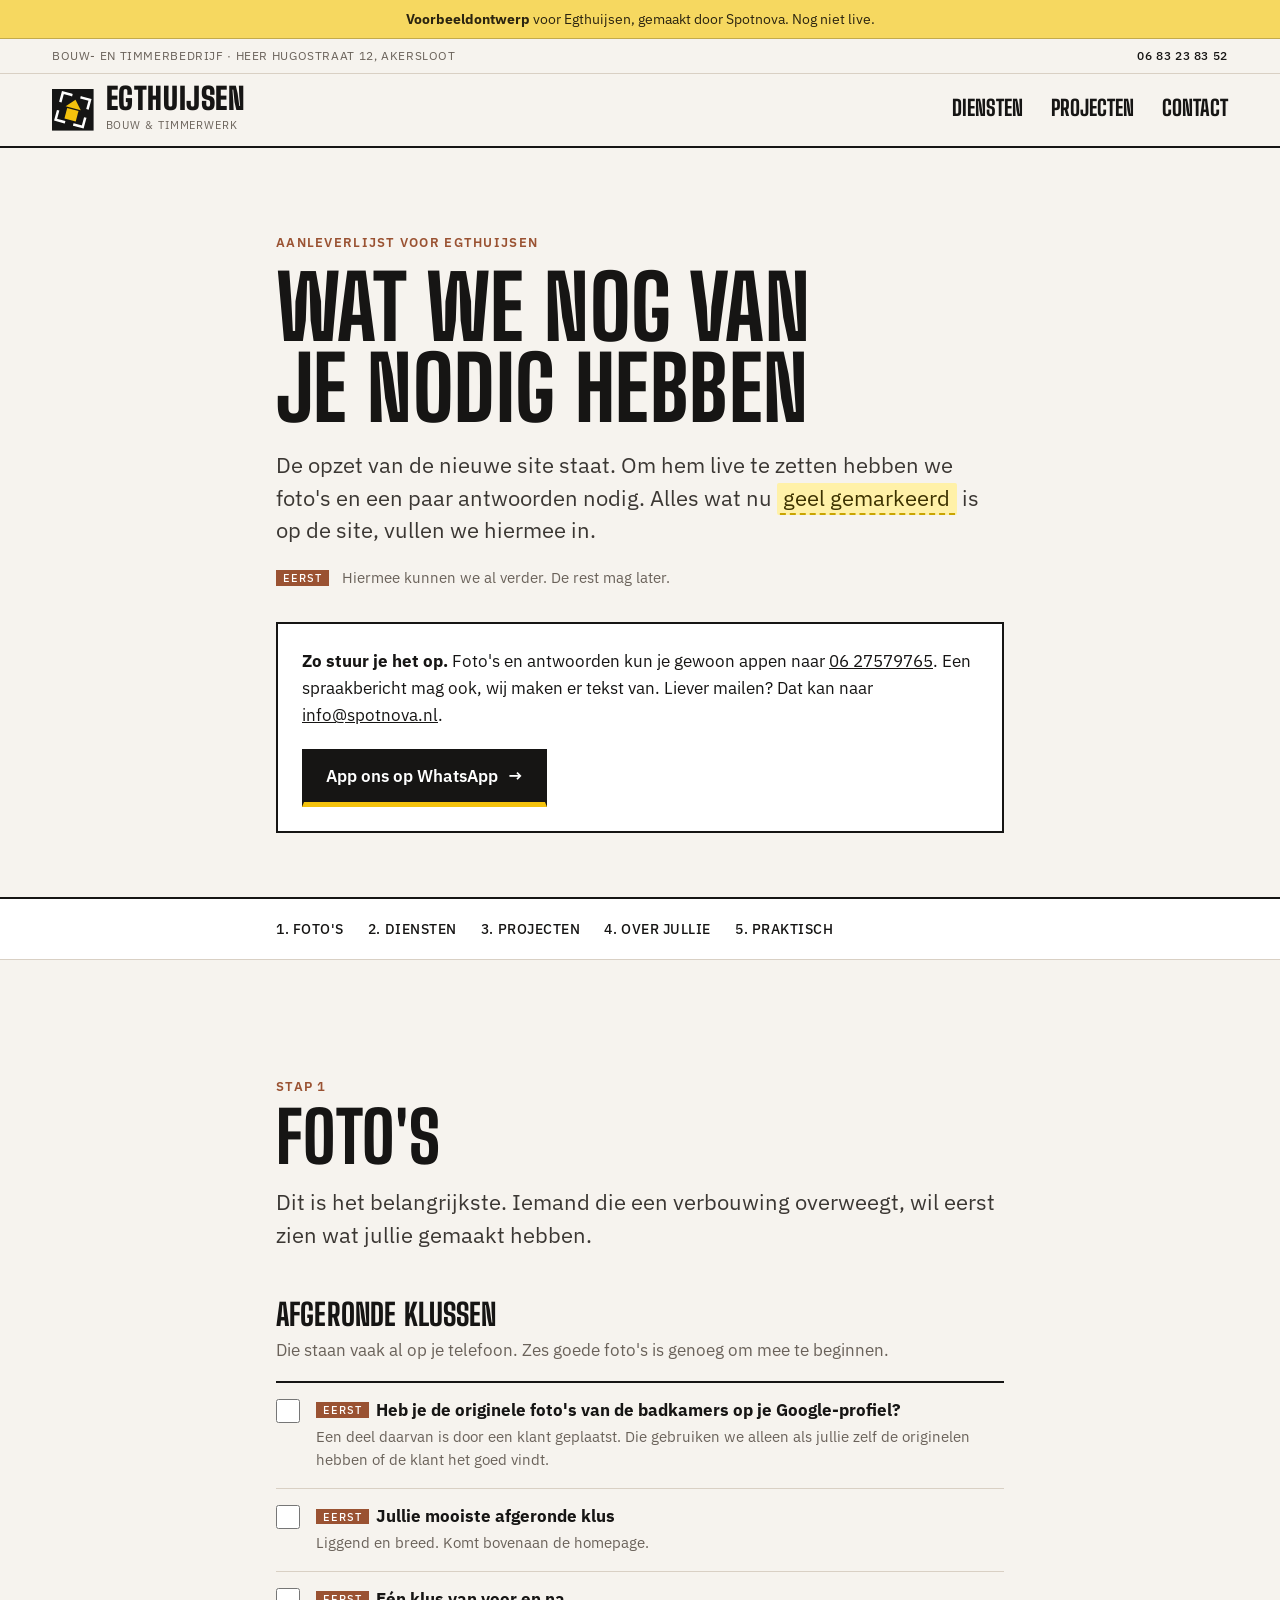
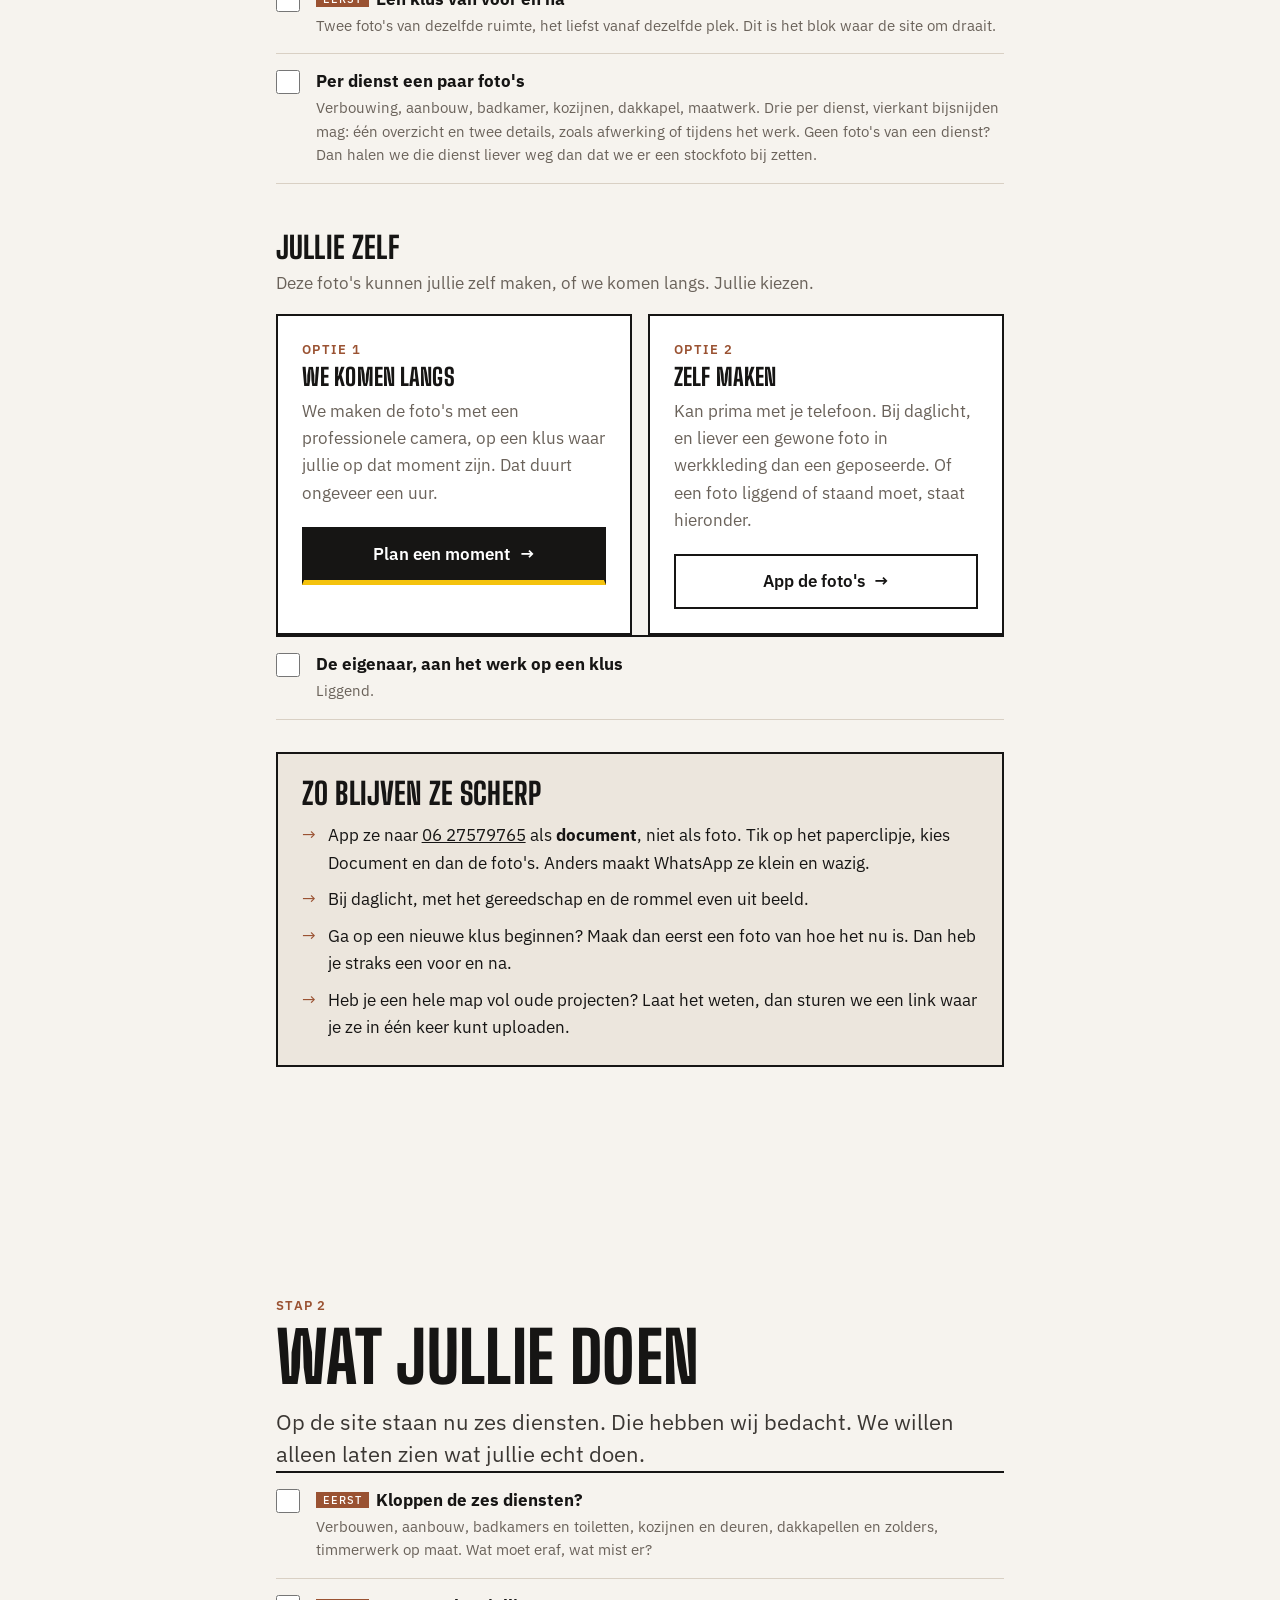
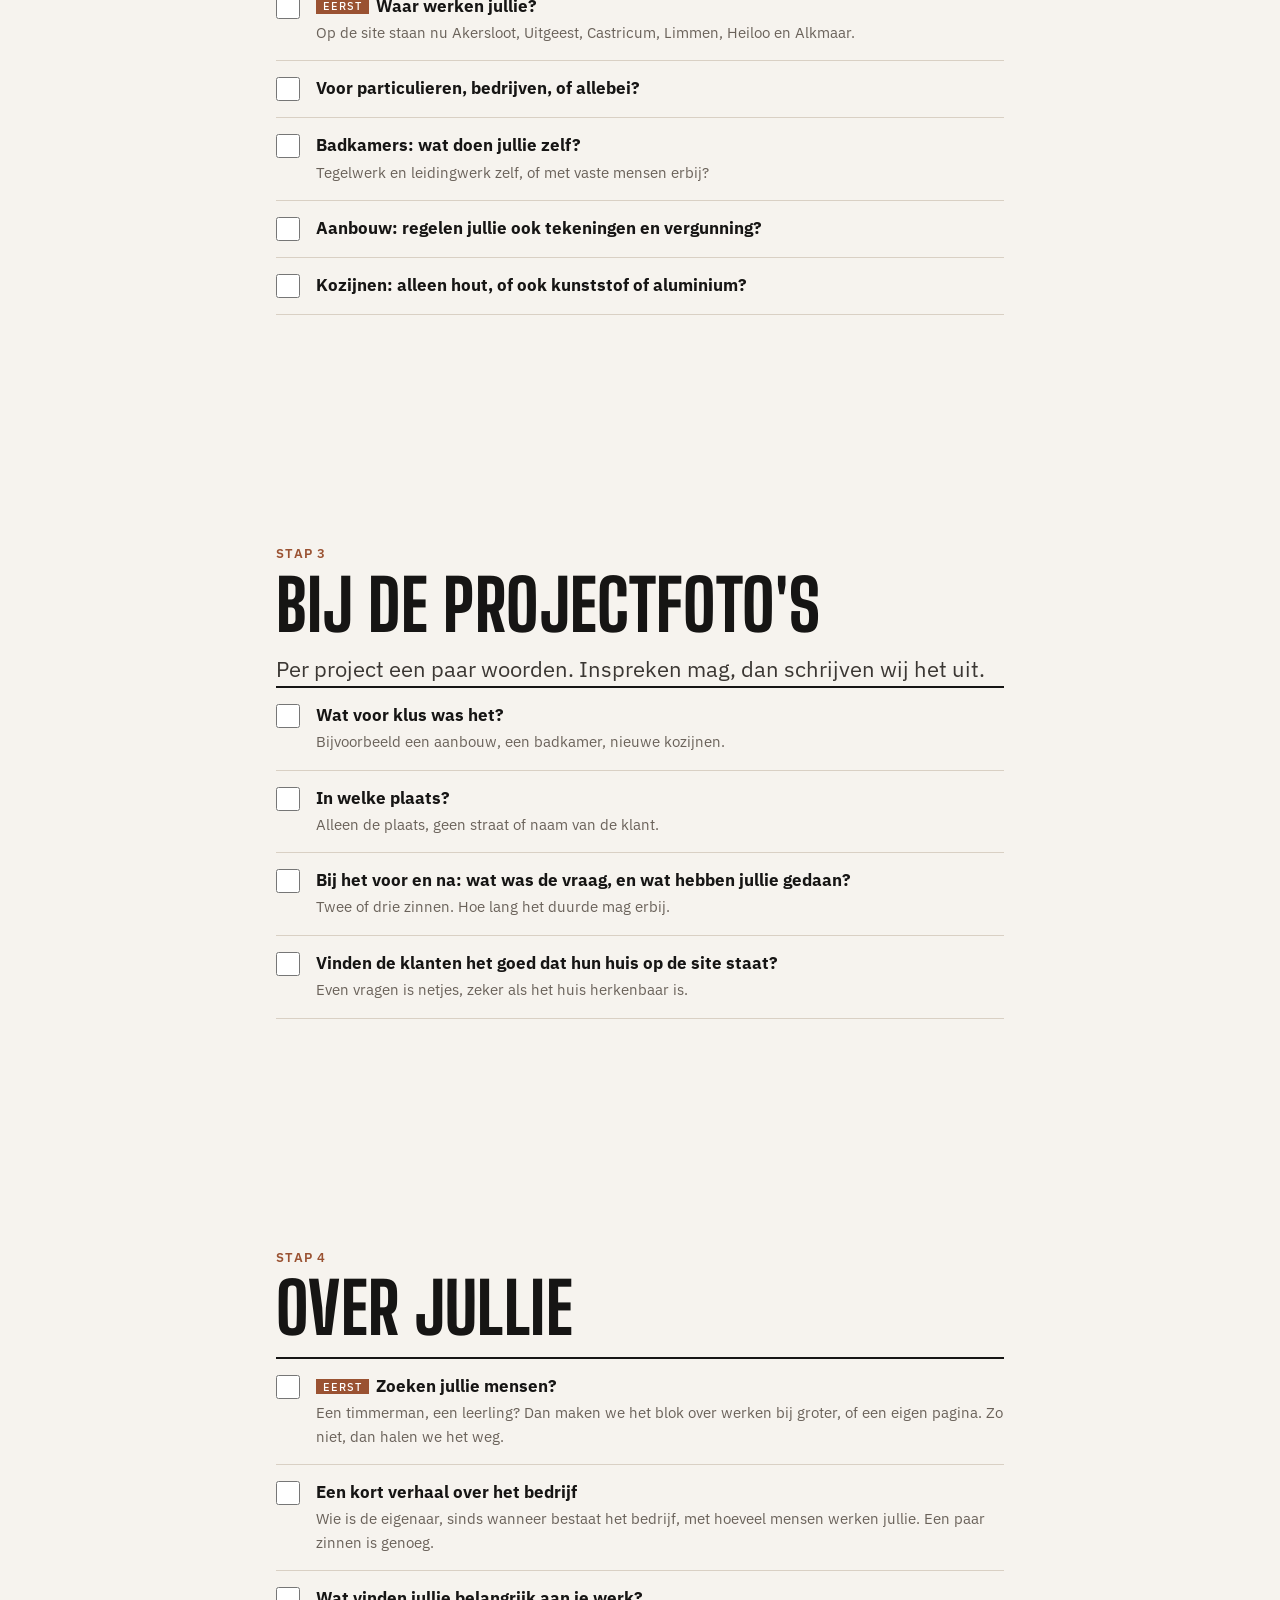
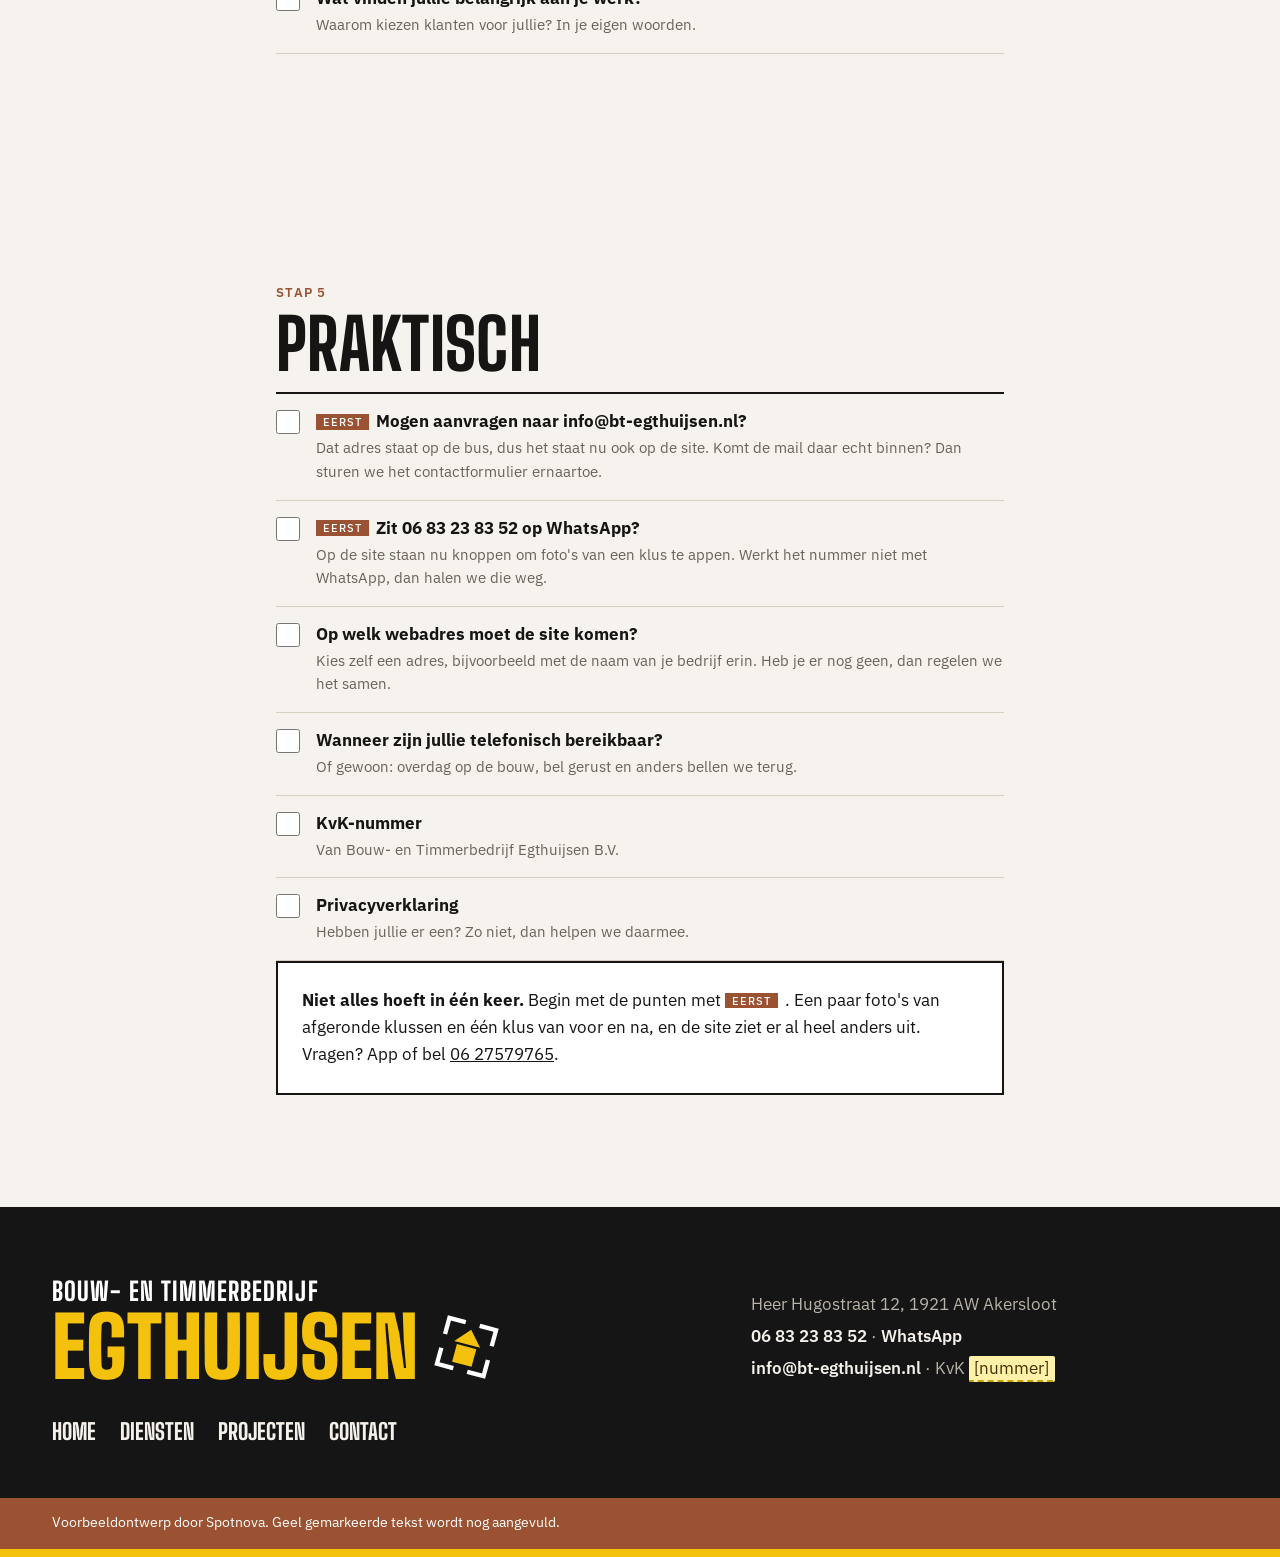
==== commit 4708f55a: "Logo opnieuw nagetekend: geel huisje binnen vier witte hoeken Co-Authored-By: Claude Opus 5.5 <norep" ====
--- a/aanleveren.html
+++ b/aanleveren.html
@@ -30,7 +30,7 @@
   <header class="masthead">
     <div class="wrap">
       <a class="logo" href="index.html" aria-label="Egthuijsen, naar de homepage">
-        <svg class="logo__mark" viewBox="0 0 64 64" aria-hidden="true"><rect width="64" height="64" fill="#151515"/><g transform="translate(4 4) scale(.56)"><path d="M50 6 88.1 28v44L50 94 11.9 72V28z" fill="none" stroke="#fff" stroke-width="5" stroke-linejoin="round"/><path d="M50 24 72.5 37 50 50 27.5 37z" fill="#ffd84a"/><path d="M27.5 37 50 50v26L27.5 63z" fill="#f4c20d"/><path d="M50 50 72.5 37v26L50 76z" fill="#c99a06"/></g></svg>
+        <svg class="logo__mark" viewBox="0 0 64 64" aria-hidden="true"><rect width="64" height="64" fill="#151515"/><g transform="translate(2 2) scale(.6) rotate(15 50 50)"><path d="M14 36V14h22M64 14h22v22M86 64v22H64M36 86H14V64" fill="none" stroke="#fff" stroke-width="6.5" stroke-linecap="square"/><path d="M50 23 70 46H30z" fill="#f4c20d"/><path d="M35 49.5h30V77H35z" fill="#f4c20d"/></g></svg>
         <span><span class="logo__name">Egthuijsen</span><span class="logo__sub">Bouw &amp; timmerwerk</span></span>
       </a>
       <button class="menu-toggle" type="button" aria-expanded="false" aria-controls="site-nav">
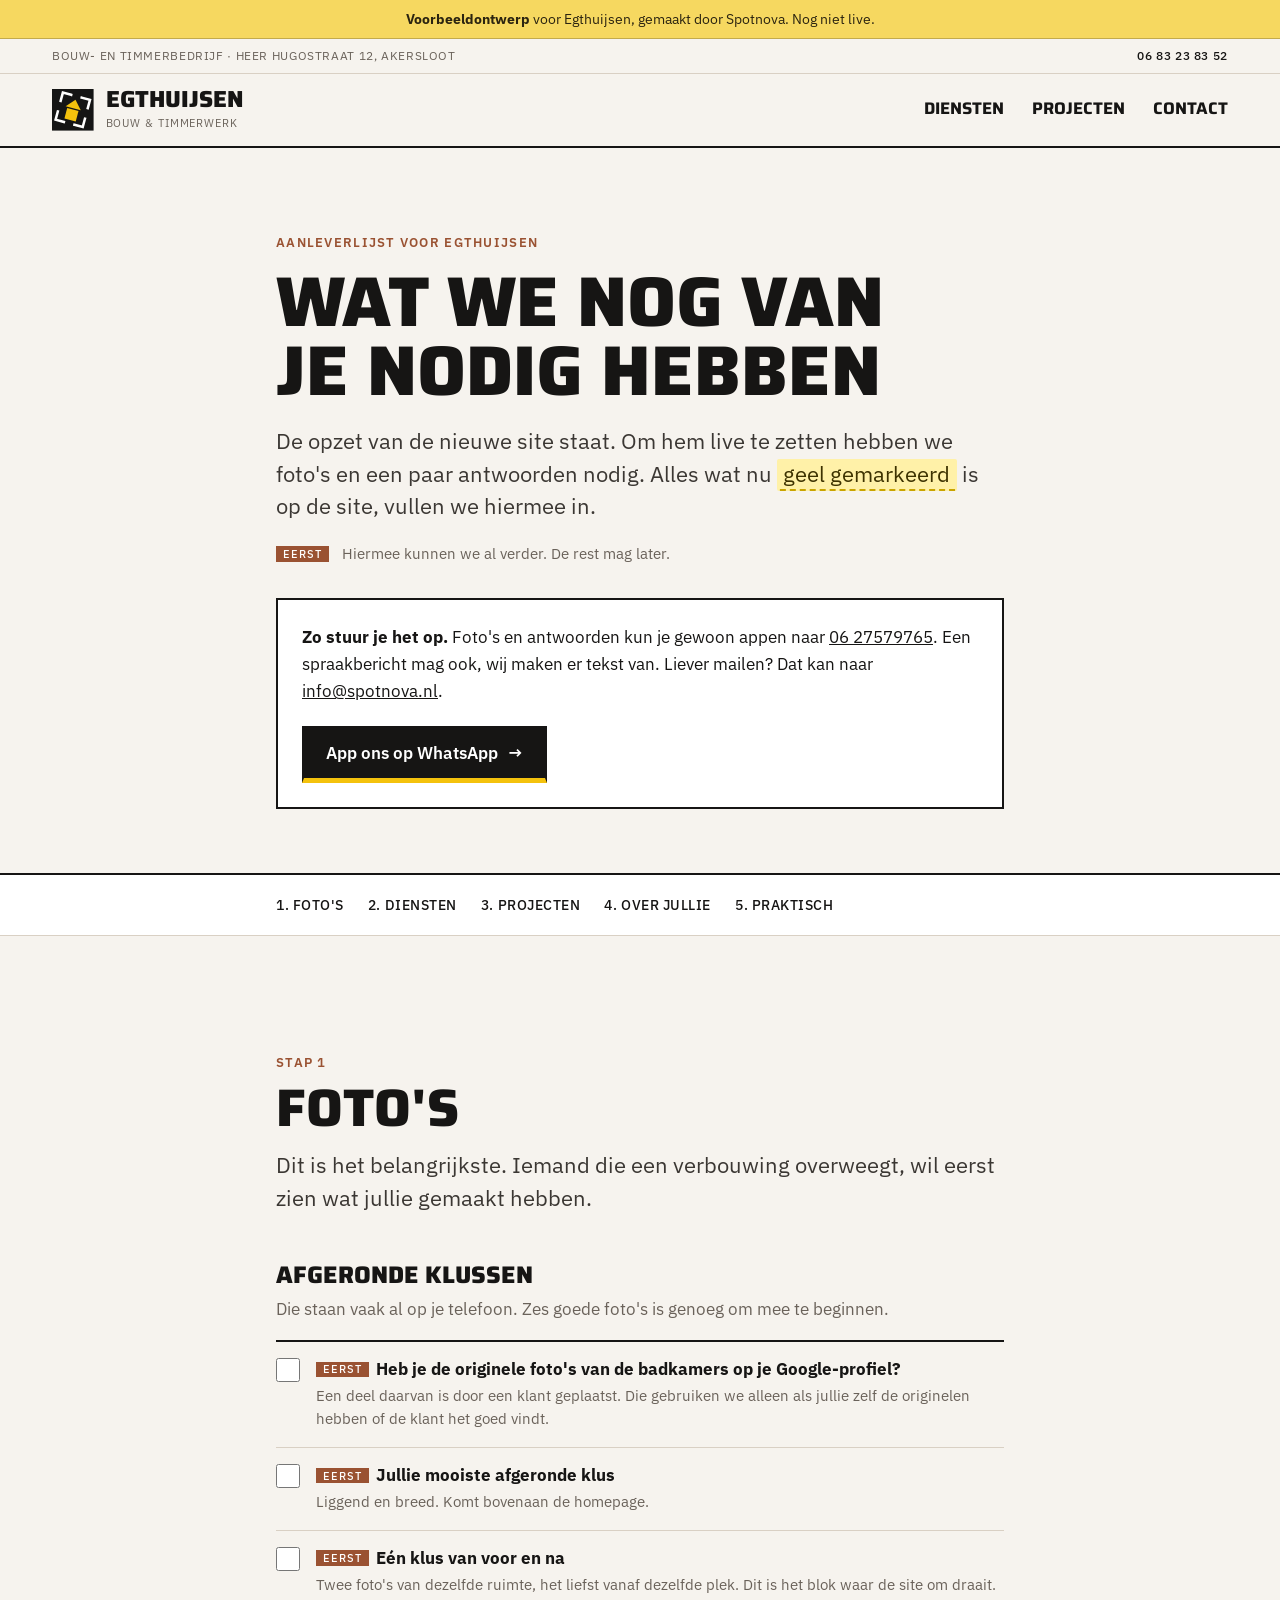
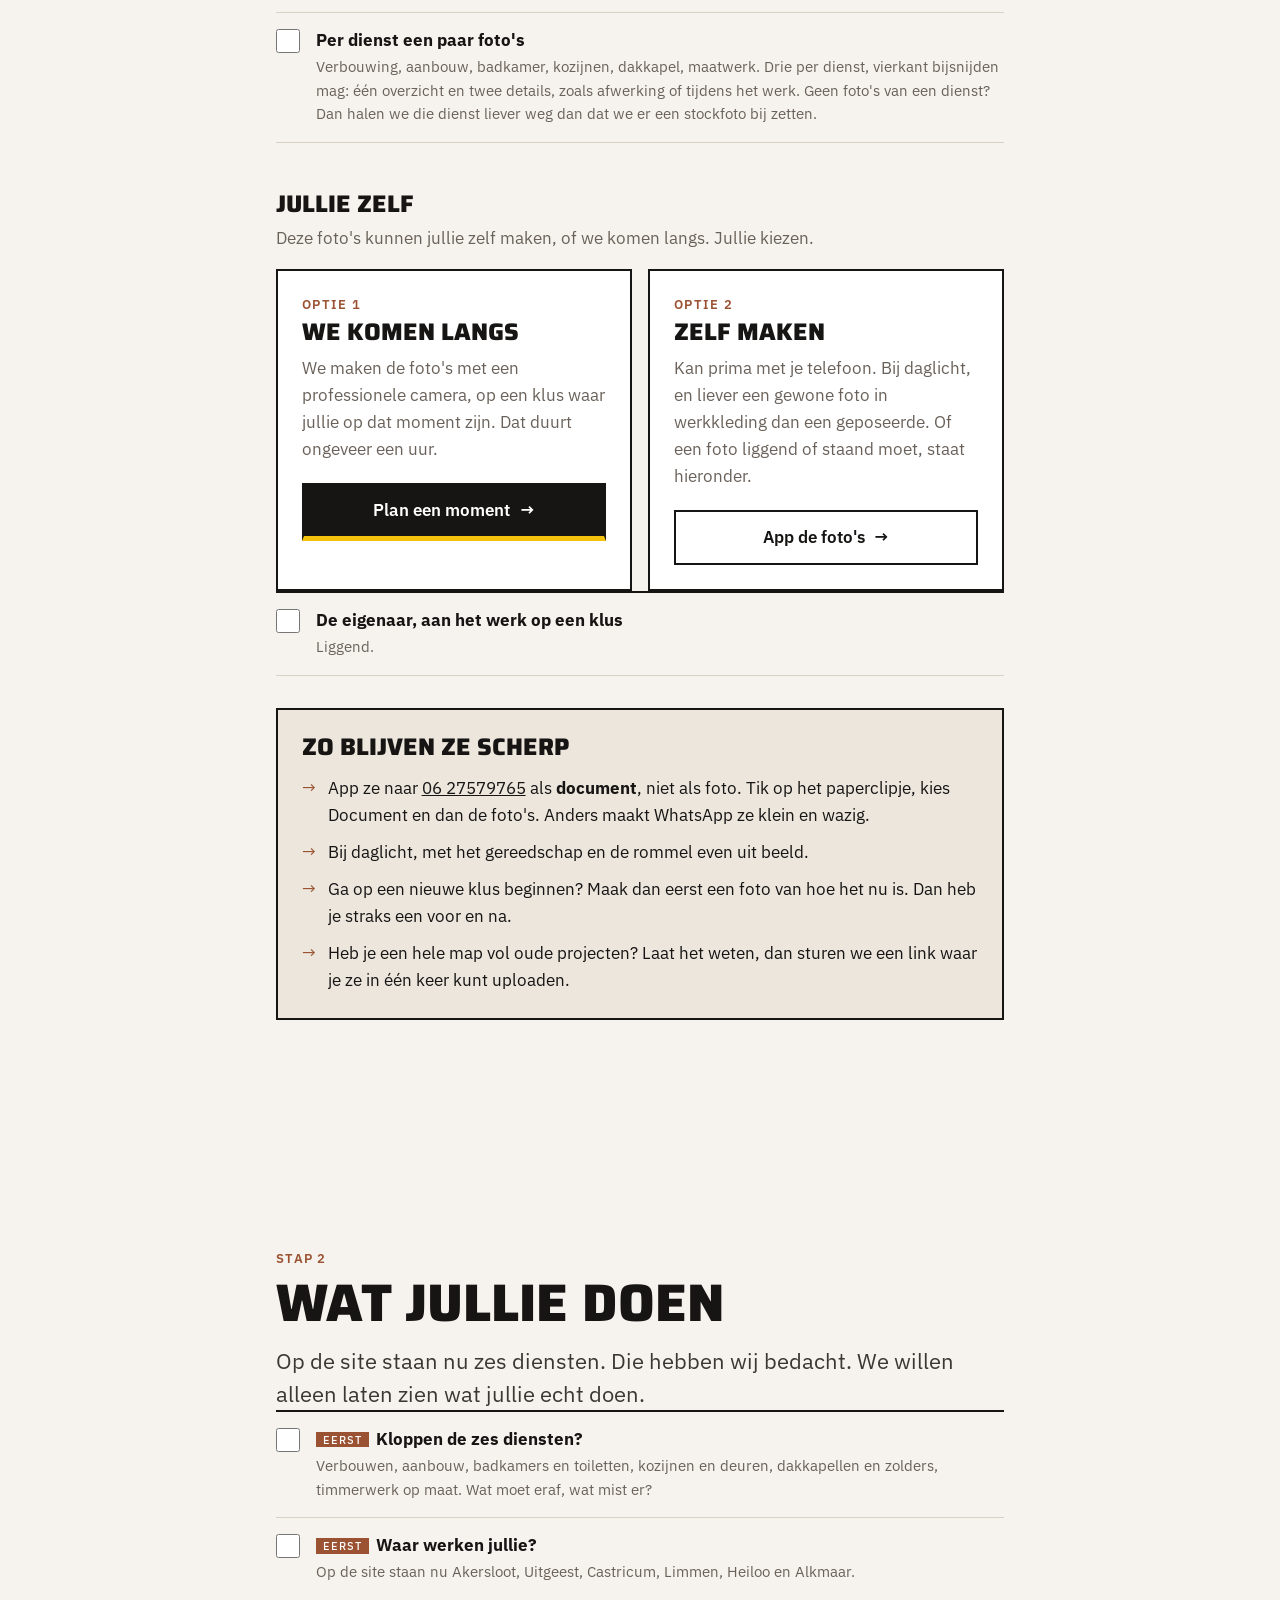
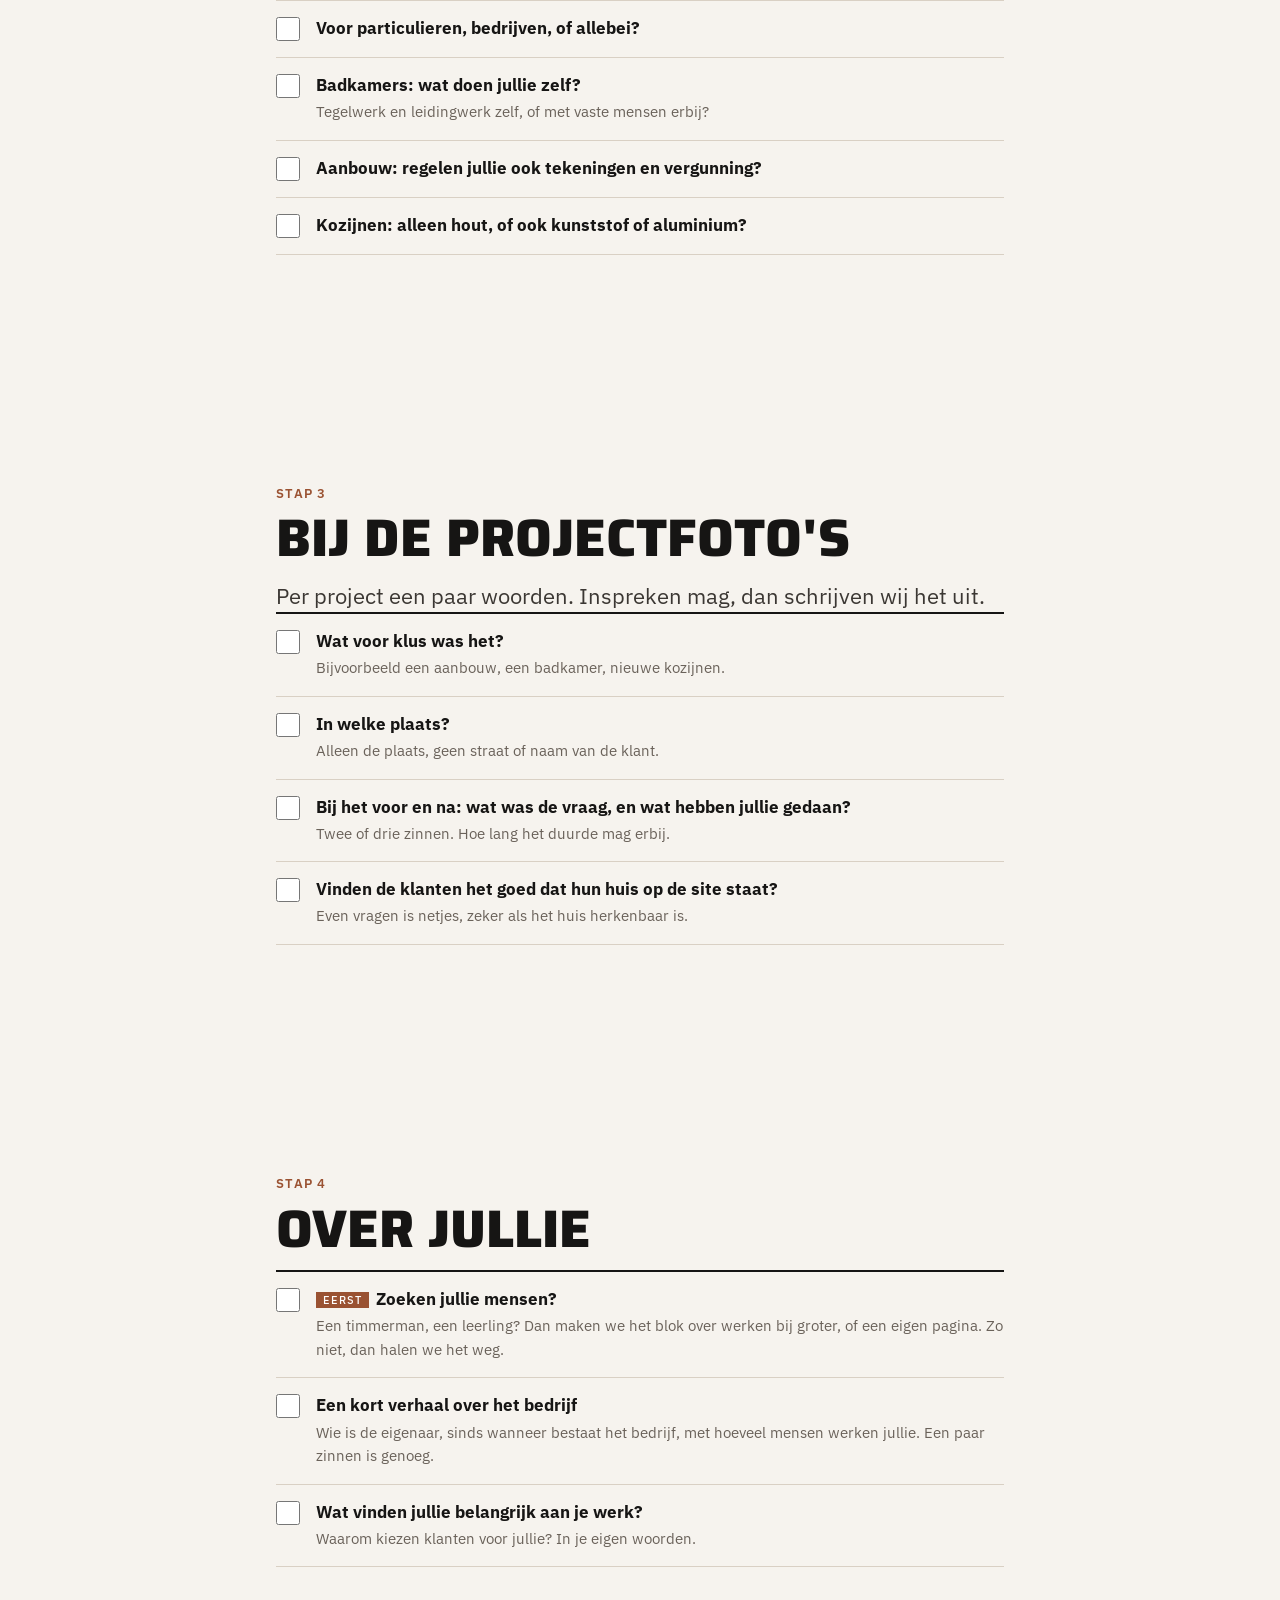
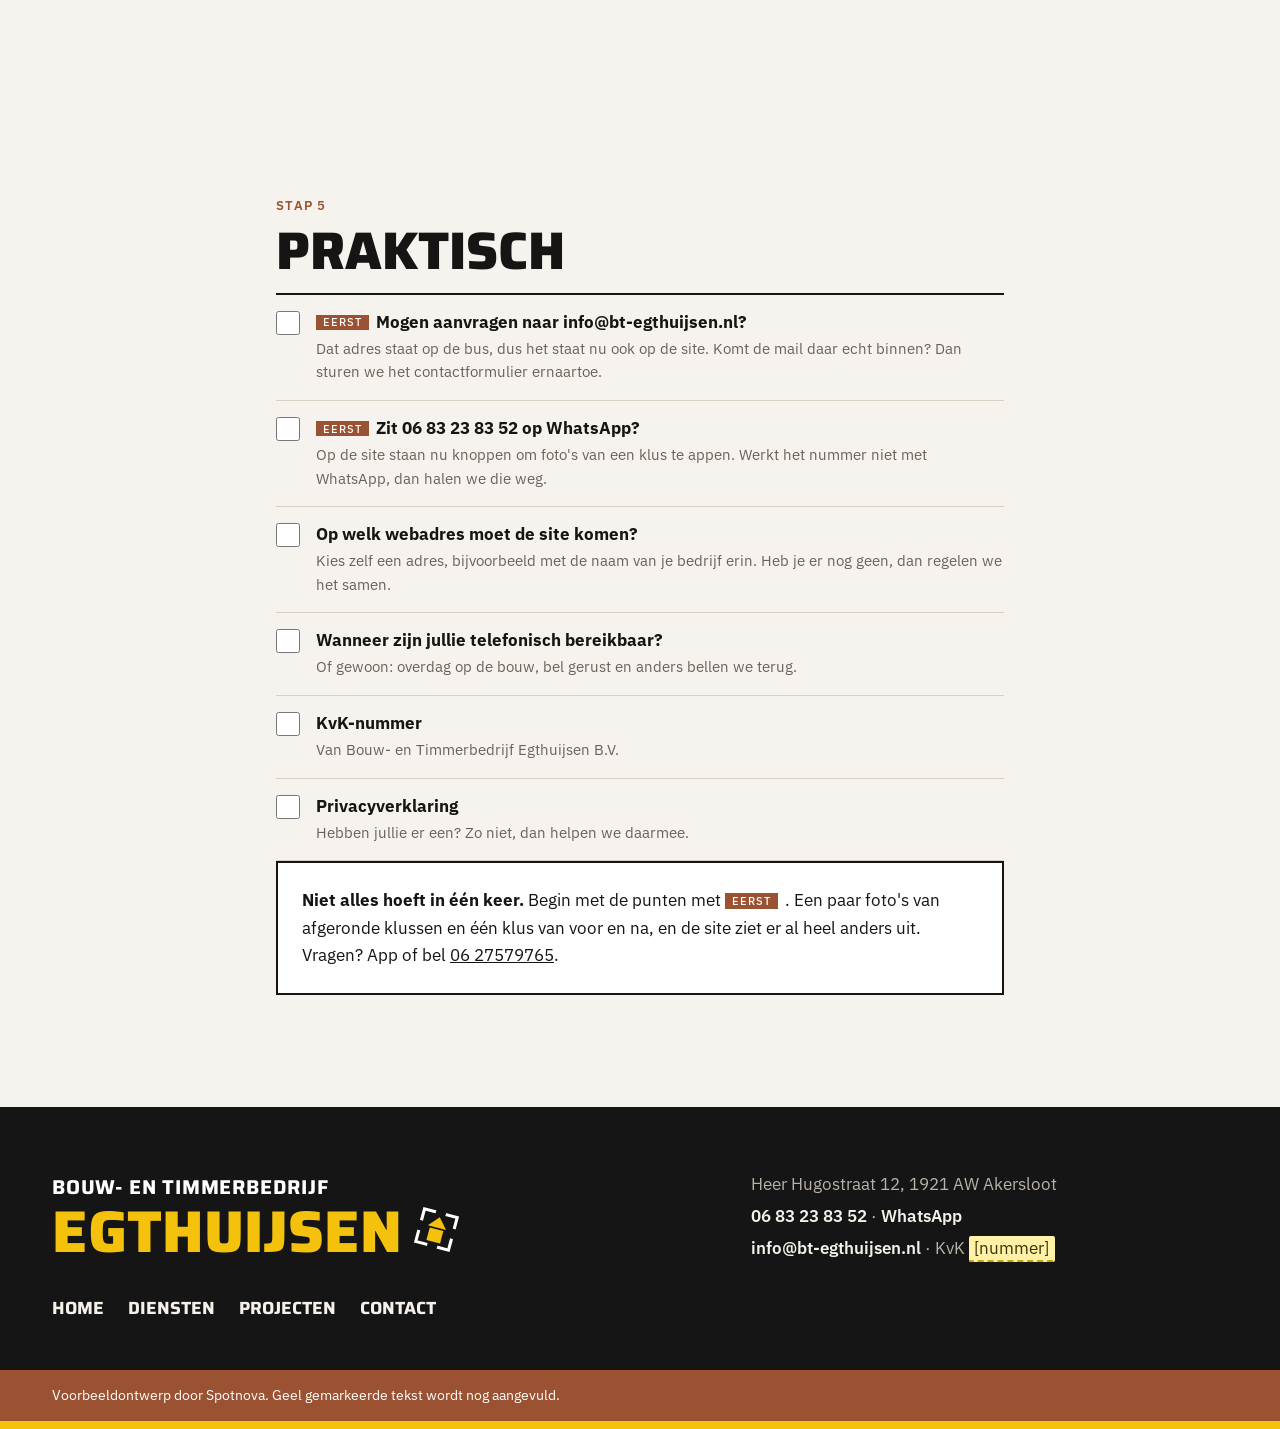
==== commit a0721660: "Koppen in Saira, breed en hoekig zoals de belettering op de bus Co-Authored-By: Claude Opus 5.5 <nor" ====
--- a/aanleveren.html
+++ b/aanleveren.html
@@ -12,7 +12,7 @@
   <link rel="icon" href="assets/favicon.svg" type="image/svg+xml">
   <link rel="preconnect" href="https://fonts.googleapis.com">
   <link rel="preconnect" href="https://fonts.gstatic.com" crossorigin>
-  <link rel="stylesheet" href="https://fonts.googleapis.com/css2?family=Big+Shoulders+Display:wght@700;800;900&family=IBM+Plex+Sans:wght@400;500;600&display=swap">
+  <link rel="stylesheet" href="https://fonts.googleapis.com/css2?family=Saira:wght@600;700;800&family=IBM+Plex+Sans:wght@400;500;600&display=swap">
   <link rel="stylesheet" href="styles.css">
   <script>document.documentElement.className = 'js';</script>
   <script src="site.js" defer></script>
--- a/styles.css
+++ b/styles.css
@@ -30,7 +30,7 @@
   --todo-text: #3d3200;
   --todo-line: #c9a400;
 
-  --font-head: "Big Shoulders Display", Impact, "Arial Narrow", sans-serif;
+  --font-head: "Saira", "Eurostile", "Arial", sans-serif;   /* breed en hoekig, zoals de belettering op de bus */
   --font-body: "IBM Plex Sans", Arial, Helvetica, sans-serif;
 
   --gutter: 1.25rem;
@@ -61,14 +61,14 @@
   margin: 0;
   font-family: var(--font-head);
   font-weight: 800;
-  line-height: 0.92;
-  letter-spacing: 0.005em;
+  line-height: 0.98;
+  letter-spacing: 0;
   text-transform: uppercase;
   text-wrap: balance;
 }
-h1 { font-size: clamp(3.2rem, 13vw, 8rem); }
-h2 { font-size: clamp(2.4rem, 8vw, 4.4rem); }
-h3 { font-size: clamp(1.5rem, 4.5vw, 1.9rem); font-weight: 800; line-height: 1; }
+h1 { font-size: clamp(2.2rem, 8.5vw, 5.2rem); }
+h2 { font-size: clamp(1.8rem, 6vw, 3.3rem); }
+h3 { font-size: clamp(1.2rem, 3.6vw, 1.5rem); font-weight: 800; line-height: 1.1; }
 
 .wrap { width: 100%; max-width: var(--container); margin: 0 auto; padding: 0 var(--gutter); }
 .wrap--narrow { max-width: 48rem; }
@@ -121,7 +121,7 @@
 
 .logo { display: inline-flex; align-items: center; gap: 0.75rem; text-decoration: none; margin-right: auto; }
 .logo__mark { width: 2.6rem; height: 2.6rem; flex: none; }
-.logo__name { display: block; font-family: var(--font-head); font-weight: 900; font-size: 1.9rem; letter-spacing: 0.02em; line-height: 0.9; text-transform: uppercase; }
+.logo__name { display: block; font-family: var(--font-head); font-weight: 800; font-size: 1.45rem; letter-spacing: 0; line-height: 1; text-transform: uppercase; }
 .logo__sub { display: block; font-family: var(--font-body); font-size: 0.7rem; letter-spacing: 0.08em; text-transform: uppercase; color: var(--muted); margin-top: 0.25rem; }
 
 .menu-toggle {
@@ -142,7 +142,7 @@
 .site-nav li { counter-increment: nav; }
 .site-nav a {
   display: flex; align-items: baseline; gap: 0.6rem; text-decoration: none; padding: 0.3rem 0;
-  font-family: var(--font-head); font-weight: 800; font-size: 1.5rem; text-transform: uppercase;
+  font-family: var(--font-head); font-weight: 700; font-size: 1.2rem; text-transform: uppercase;
 }
 .site-nav__call { display: none; }
 
@@ -151,7 +151,7 @@
   display: flex; flex-direction: column; justify-content: center;
   position: fixed; inset: 0; z-index: 60; padding: 5rem var(--gutter) 2rem;
 }
-.site-nav.is-open a { font-size: clamp(2.2rem, 11vw, 3.4rem); padding: 0.35rem 0; color: var(--on-dark); }
+.site-nav.is-open a { font-size: clamp(1.8rem, 8.5vw, 2.6rem); padding: 0.35rem 0; color: var(--on-dark); }
 .site-nav.is-open a[aria-current="page"] { text-decoration: underline; text-decoration-color: var(--yellow); text-underline-offset: 0.15em; text-decoration-thickness: 3px; }
 .site-nav.is-open .site-nav__call { display: block; margin-top: 2rem; font: 500 1rem var(--font-body); color: var(--on-dark-muted); }
 .site-nav.is-open .site-nav__call a { display: inline; font: inherit; color: var(--on-dark); text-decoration: underline; padding: 0; }
@@ -163,7 +163,7 @@
   .site-nav, .js .site-nav { display: block; flex-basis: auto; padding: 0; }
   .site-nav ol { display: flex; gap: 1.75rem; counter-reset: nav; }
   .site-nav .nav-home { display: none; }
-  .site-nav a { font-size: 1.35rem; padding: 0.3rem 0; border-bottom: 3px solid transparent; }
+  .site-nav a { font-size: 1.05rem; padding: 0.3rem 0; border-bottom: 3px solid transparent; }
   .site-nav a:hover { border-bottom-color: var(--line); }
   .site-nav a[aria-current="page"] { border-bottom-color: var(--yellow); }
 }
@@ -259,10 +259,10 @@
 /* ---------- Hero: de bus ---------- */
 
 .bus__top { padding: 3rem 0 2.5rem; }
-.bus__name { font-size: clamp(4rem, 21vw, 13rem); line-height: 0.82; letter-spacing: 0.01em; color: var(--yellow); }
+.bus__name { font-size: clamp(2.3rem, 12.5vw, 8rem); line-height: 0.95; letter-spacing: 0; color: var(--yellow); }
 .bus__kicker {
   display: block; margin-bottom: 0.6rem;
-  font-size: clamp(1.25rem, 4.5vw, 2rem); line-height: 1; letter-spacing: 0.04em; color: var(--white);
+  font-size: clamp(1rem, 3.6vw, 1.6rem); line-height: 1; letter-spacing: 0.02em; color: var(--white);
 }
 .bus__row { display: grid; gap: 1.5rem; margin-top: 2rem; align-items: end; }
 .bus__row .actions { margin-top: 0; }
@@ -276,14 +276,14 @@
 }
 .bus__panel-in { display: flex; flex-wrap: wrap; justify-content: space-between; align-items: baseline; gap: 0.5rem 2rem; padding-top: 1.1rem; padding-bottom: 1.1rem; }
 .bus__addr { font-weight: 600; letter-spacing: 0.06em; text-transform: uppercase; font-size: 0.9rem; }
-.bus__phone { font-family: var(--font-head); font-weight: 900; font-size: clamp(2.4rem, 10vw, 5rem); line-height: 1; text-decoration: none; letter-spacing: 0.02em; }
+.bus__phone { font-family: var(--font-head); font-weight: 800; font-size: clamp(1.9rem, 8vw, 4rem); line-height: 1; text-decoration: none; letter-spacing: 0.02em; }
 .bus__phone:hover { color: var(--yellow); }
 /* Het logo staat op de bus rechts van de naam */
 .bus__logo, .van__logo { display: none; height: 0.8em; width: auto; margin-left: 0.18em; vertical-align: -0.02em; }
 .nowrap { white-space: nowrap; }
 @media (min-width: 40rem) {
   .bus__logo, .van__logo { display: inline-block; }
-  .bus__name { font-size: clamp(4rem, 16vw, 12rem); }
+  .bus__name { font-size: clamp(2.3rem, 10.5vw, 8rem); }
 }
 .hero-photo { padding-top: 2.5rem; }
 @media (min-width: 56rem) {
@@ -301,8 +301,8 @@
   display: grid; grid-template-columns: 2.6rem 1fr auto; gap: 0.25rem 1rem; align-items: baseline;
   padding: 1.4rem 0; text-decoration: none;
 }
-.spec a::before { content: counter(spec, decimal-leading-zero); font: 900 1.6rem var(--font-head); color: var(--brick); }
-.spec h3 { grid-column: 2; font-size: clamp(1.8rem, 6vw, 2.8rem); transition: color 0.15s; }
+.spec a::before { content: counter(spec, decimal-leading-zero); font: 800 1.3rem var(--font-head); color: var(--brick); }
+.spec h3 { grid-column: 2; font-size: clamp(1.35rem, 4.2vw, 2rem); transition: color 0.15s; }
 .spec p { grid-column: 2; color: var(--muted); max-width: 36em; }
 .spec__go { grid-column: 3; grid-row: 1; font: 500 1.4rem var(--font-body); transition: transform 0.15s; }
 .spec a:hover h3 { color: var(--brick); }
@@ -349,7 +349,7 @@
 .on-dark .ba-hint { color: var(--on-dark-muted); }
 
 .feature { display: grid; gap: 2rem; }
-.feature__text h3 { font-size: clamp(1.8rem, 5vw, 2.6rem); margin: 0.75rem 0 1rem; }
+.feature__text h3 { font-size: clamp(1.4rem, 3.8vw, 2rem); margin: 0.75rem 0 1rem; }
 @media (min-width: 56rem) { .feature { grid-template-columns: 1.5fr 1fr; gap: 3.5rem; align-items: center; } }
 
 /* ---------- Projecten: bento ---------- */
@@ -391,16 +391,16 @@
 
 .strip { border-top: 2px solid var(--ink); border-bottom: 2px solid var(--ink); background: var(--white); }
 .strip .wrap { display: grid; gap: 1rem; padding-top: 2rem; padding-bottom: 2rem; align-items: center; }
-.strip h2 { font-size: clamp(1.6rem, 5vw, 2.3rem); }
+.strip h2 { font-size: clamp(1.35rem, 4vw, 1.9rem); }
 @media (min-width: 56rem) { .strip .wrap { grid-template-columns: auto 1fr auto; gap: 2.5rem; } }
 
 /* ---------- Afsluiter: licht, met het nummer groot ---------- */
 
 .closer { border-top: 2px solid var(--ink); }
-.closer h2 { font-size: clamp(2.6rem, 10vw, 6rem); max-width: 12em; }
+.closer h2 { font-size: clamp(2rem, 7vw, 4.2rem); max-width: 14em; }
 .closer__phone {
   display: inline-block; margin-top: 1.5rem;
-  font-family: var(--font-head); font-weight: 900; font-size: clamp(3rem, 13vw, 7rem); letter-spacing: 0.02em; line-height: 0.9;
+  font-family: var(--font-head); font-weight: 800; font-size: clamp(1.9rem, 8vw, 5rem); letter-spacing: 0; line-height: 1;
   text-decoration: none; color: var(--ink);
   border-bottom: 8px solid var(--yellow);
 }
@@ -411,15 +411,15 @@
 /* ---------- Paginakop ---------- */
 
 .page-head { padding: 3.5rem 0 3rem; border-bottom: 2px solid var(--ink); }
-.page-head h1 { font-size: clamp(2.6rem, 10vw, 5.5rem); margin: 0.75rem 0 1.25rem; max-width: 12em; }
+.page-head h1 { font-size: clamp(2.2rem, 8vw, 4.4rem); margin: 0.75rem 0 1.25rem; max-width: 12em; }
 @media (min-width: 56rem) { .page-head { padding: 5rem 0 4rem; } }
 
 /* ---------- Dienstenpagina: detailbladen ---------- */
 
 .sheet { padding: 4rem 0; border-bottom: 2px solid var(--ink); scroll-margin-top: 1rem; }
 .sheet__head { display: grid; grid-template-columns: auto 1fr; gap: 0.25rem 1.25rem; align-items: end; margin-bottom: 2rem; }
-.sheet__num { font: 900 clamp(3rem, 11vw, 5.5rem) var(--font-head); color: var(--brick); line-height: 0.85; }
-.sheet__head h2 { font-size: clamp(2rem, 7vw, 3.4rem); }
+.sheet__num { font: 800 clamp(2.4rem, 8vw, 4.2rem) var(--font-head); color: var(--brick); line-height: 0.85; }
+.sheet__head h2 { font-size: clamp(1.6rem, 5vw, 2.7rem); }
 .sheet__body { display: grid; gap: 2.5rem; }
 .sheet__photos { display: grid; grid-template-columns: 2fr 1fr; gap: 0.75rem; }
 .sheet__photos > :first-child { grid-row: span 2; }
@@ -435,11 +435,11 @@
 .contact { display: grid; gap: 3rem; }
 @media (min-width: 56rem) { .contact { grid-template-columns: 1fr 1.25fr; gap: 4rem; align-items: start; } }
 
-.big-phone { display: inline-block; margin-top: 0.5rem; font-family: var(--font-head); font-weight: 800; font-size: clamp(2.2rem, 8vw, 3.2rem); letter-spacing: -0.02em; line-height: 1; text-decoration: none; border-bottom: 4px solid var(--brick); }
+.big-phone { display: inline-block; margin-top: 0.5rem; font-family: var(--font-head); font-weight: 800; font-size: clamp(1.8rem, 7vw, 2.6rem); letter-spacing: -0.02em; line-height: 1; text-decoration: none; border-bottom: 4px solid var(--brick); }
 .big-phone:hover { color: var(--brick); }
 
 .app-box { margin-top: 2.5rem; padding: 1.75rem; }
-.app-box h2 { font-size: clamp(1.6rem, 5vw, 2.1rem); margin: 0.5rem 0 0.75rem; }
+.app-box h2 { font-size: clamp(1.35rem, 4vw, 1.7rem); margin: 0.5rem 0 0.75rem; }
 .app-box .btn { margin-top: 1.25rem; }
 
 .workorder { border: 2px solid var(--ink); background: var(--white); }
@@ -447,7 +447,7 @@
   display: flex; flex-wrap: wrap; justify-content: space-between; gap: 0.5rem 1rem; align-items: baseline;
   padding: 1rem 1.25rem; border-bottom: 2px solid var(--ink); background: var(--paper-2);
 }
-.workorder__head h2 { font-size: clamp(1.5rem, 5vw, 2rem); }
+.workorder__head h2 { font-size: clamp(1.3rem, 4vw, 1.6rem); }
 .workorder form { display: grid; }
 .wo-field { display: grid; gap: 0.2rem; padding: 0.9rem 1.25rem; border-bottom: 1px solid var(--line); }
 .wo-field label, .wo-field legend { font: 500 0.75rem var(--font-body); letter-spacing: 0.06em; text-transform: uppercase; color: var(--muted); padding: 0; }
@@ -478,20 +478,20 @@
 
 .van__body { padding: 4rem 0 3rem; }
 .van__grid { display: grid; gap: 2rem; }
-.van__kicker { display: block; font-family: var(--font-head); font-weight: 800; font-size: clamp(1.2rem, 4vw, 1.6rem); text-transform: uppercase; letter-spacing: 0.04em; color: var(--white); }
-.van__name { display: block; font-family: var(--font-head); font-weight: 900; font-size: clamp(3.4rem, 15vw, 7rem); line-height: 0.85; text-transform: uppercase; color: var(--yellow); }
+.van__kicker { display: block; font-family: var(--font-head); font-weight: 700; font-size: clamp(0.95rem, 3vw, 1.25rem); text-transform: uppercase; letter-spacing: 0.04em; color: var(--white); }
+.van__name { display: block; font-family: var(--font-head); font-weight: 800; font-size: clamp(2.2rem, 11vw, 5rem); line-height: 1; text-transform: uppercase; color: var(--yellow); }
 .van__lines { display: grid; gap: 0.3rem; color: var(--on-dark-muted); }
 .van__lines a { color: var(--on-dark); text-decoration: none; font-weight: 600; }
 .van__lines a:hover { color: var(--yellow); }
 .van__nav ul { display: flex; flex-wrap: wrap; gap: 0.25rem 1.5rem; }
-.van__nav a { font-family: var(--font-head); font-weight: 800; font-size: 1.4rem; text-transform: uppercase; text-decoration: none; }
+.van__nav a { font-family: var(--font-head); font-weight: 700; font-size: 1.1rem; text-transform: uppercase; text-decoration: none; }
 .van__nav a:hover { color: var(--yellow); }
 .van__panel { background: var(--brick); color: var(--white); border-bottom: 8px solid var(--yellow); padding: 0.9rem 0 5.5rem; font-size: 0.85rem; }
 @media (min-width: 52rem) {
   .van__grid { grid-template-columns: 1.4fr 1fr; align-items: end; }
   .van__nav { grid-column: 1 / -1; }
   .van__panel { padding-bottom: 0.9rem; }
-  .van__name { font-size: clamp(3rem, 6.5vw, 7rem); }
+  .van__name { font-size: clamp(2.2rem, 4.6vw, 5rem); }
 }
 
 /* ---------- Zwevende bel- en appknop op mobiel ---------- */
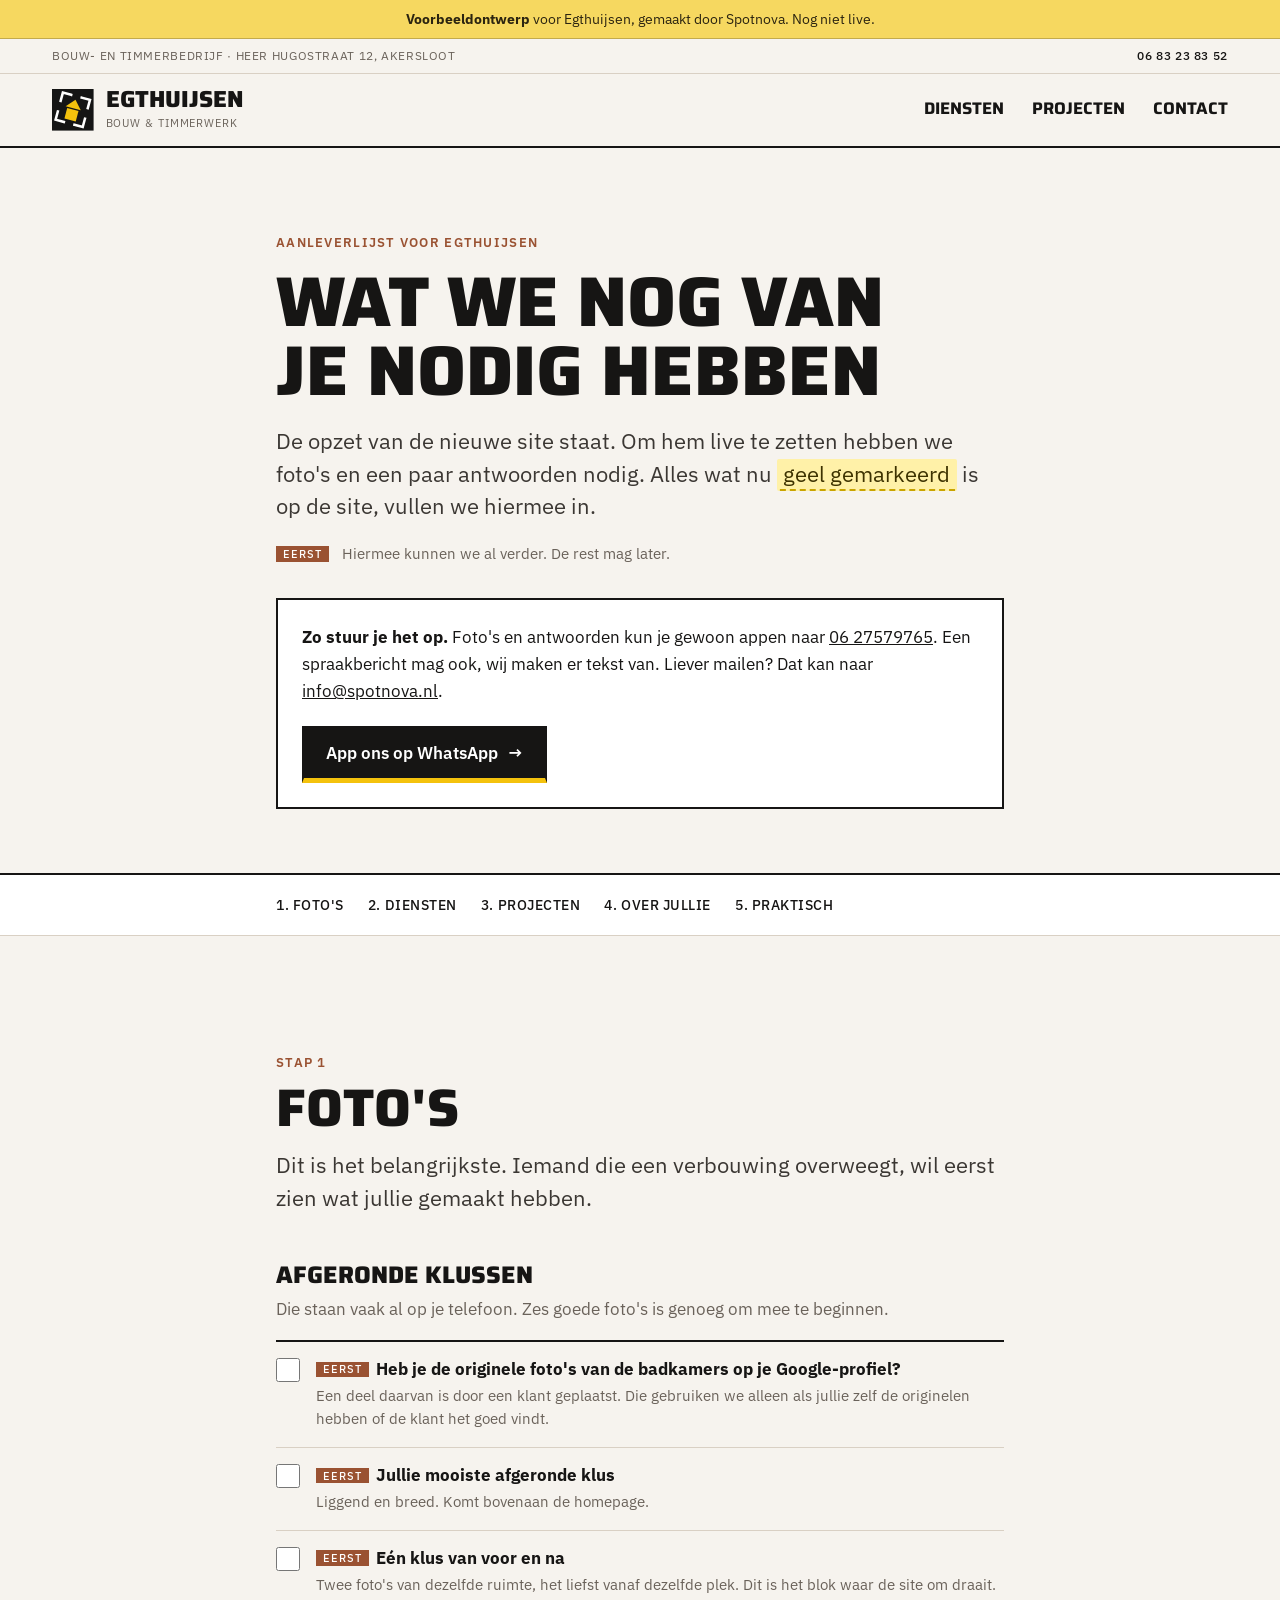
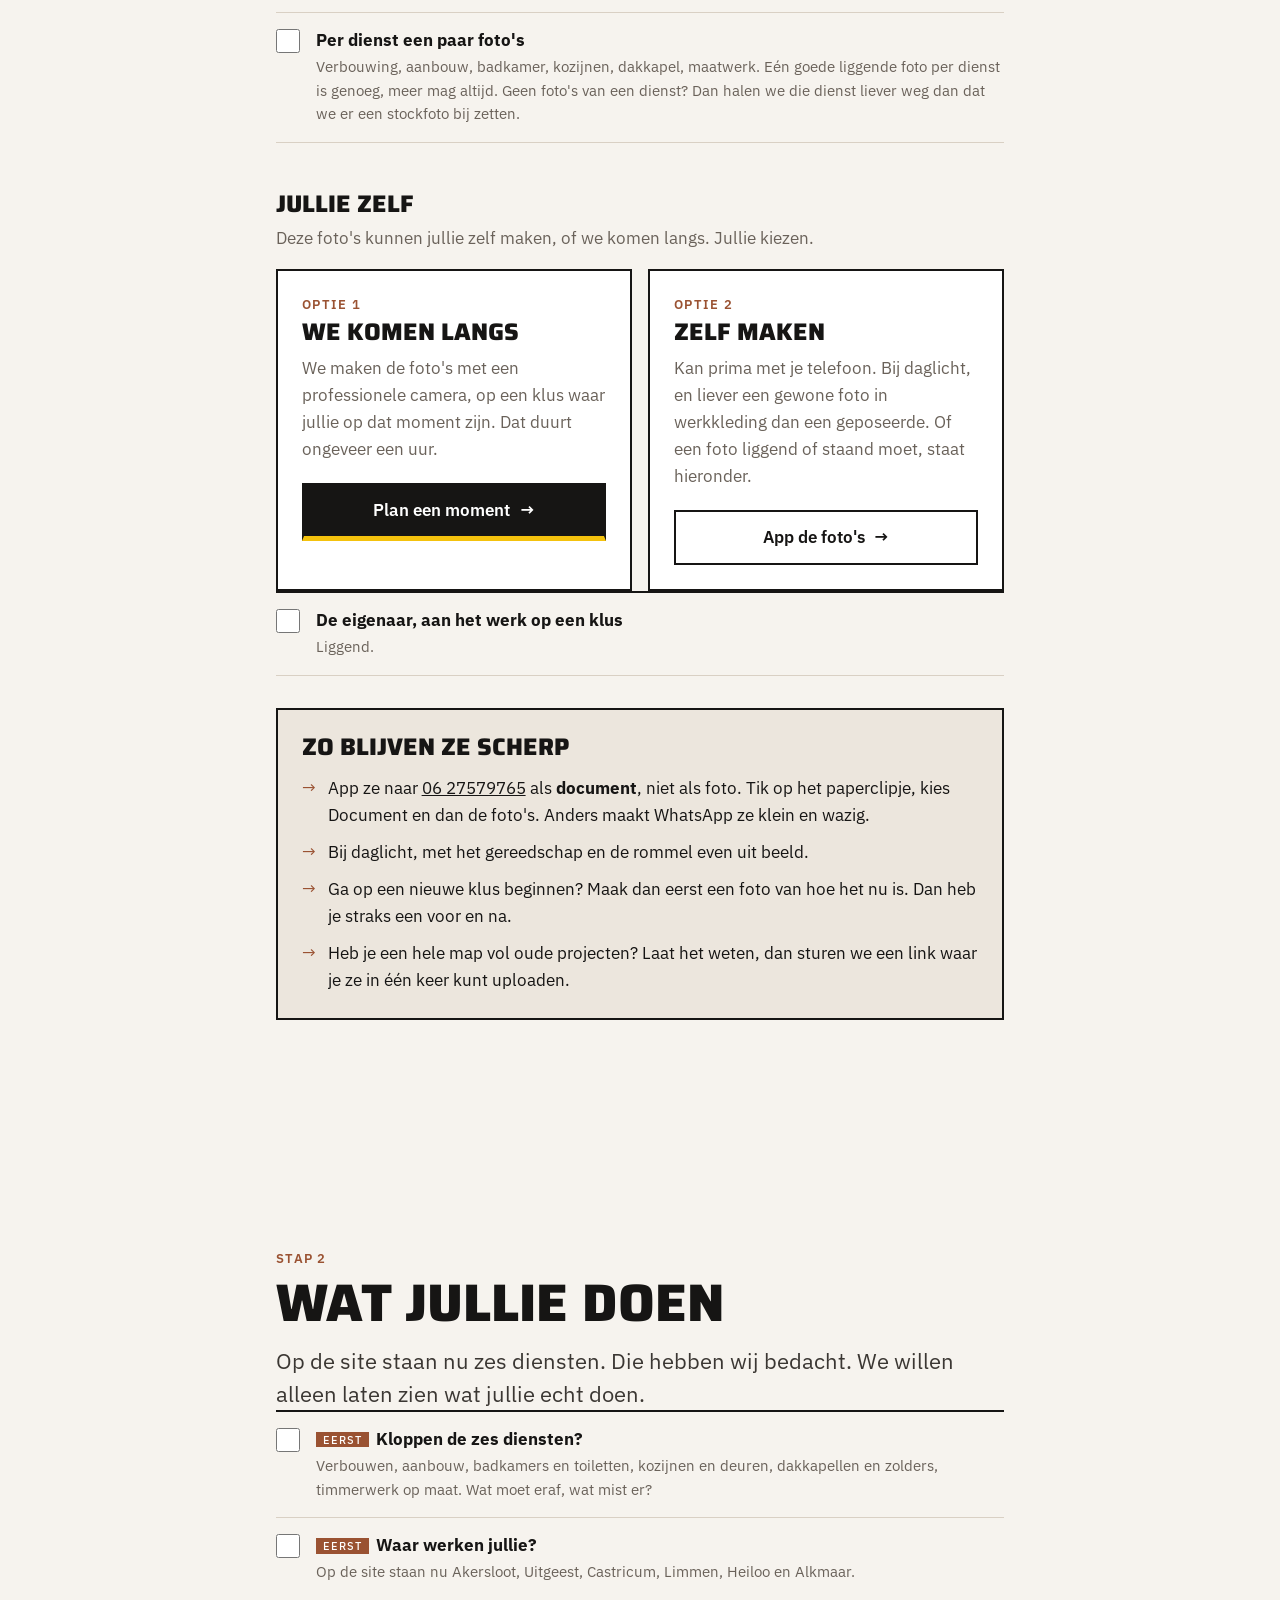
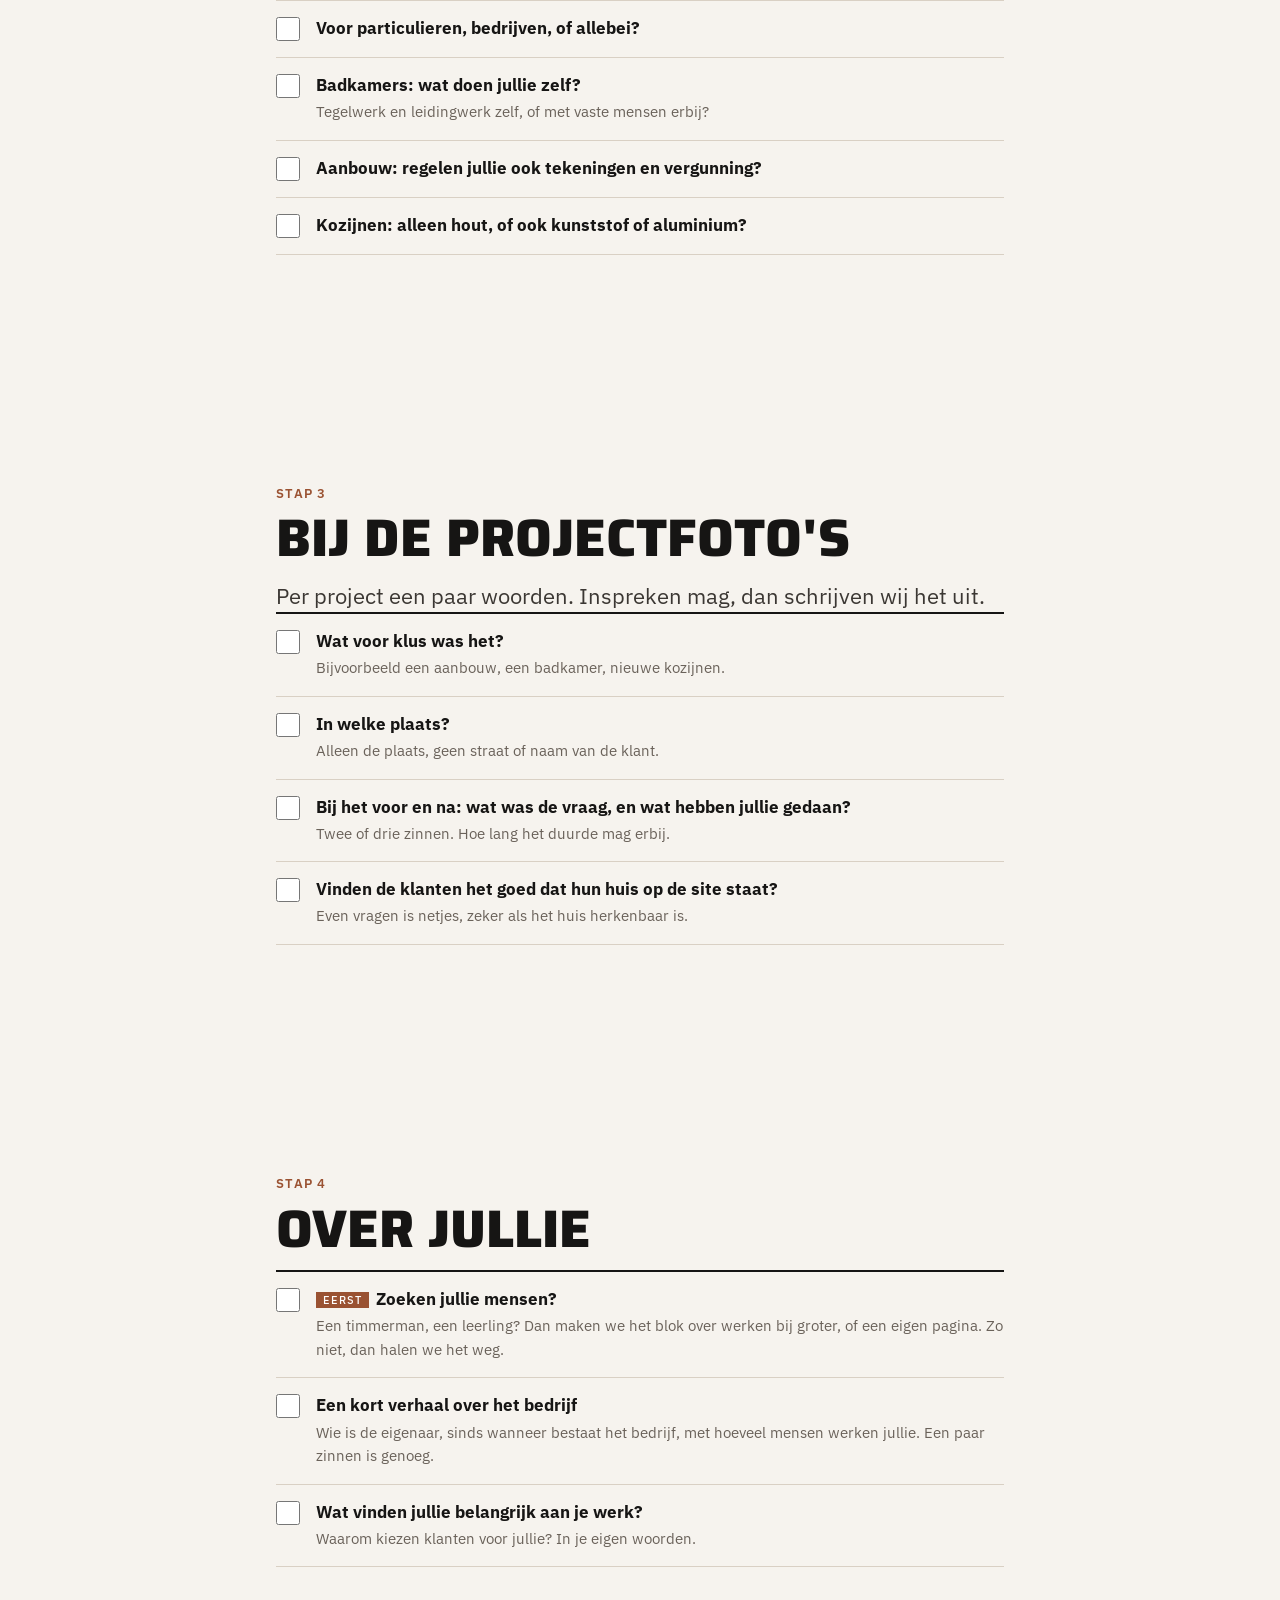
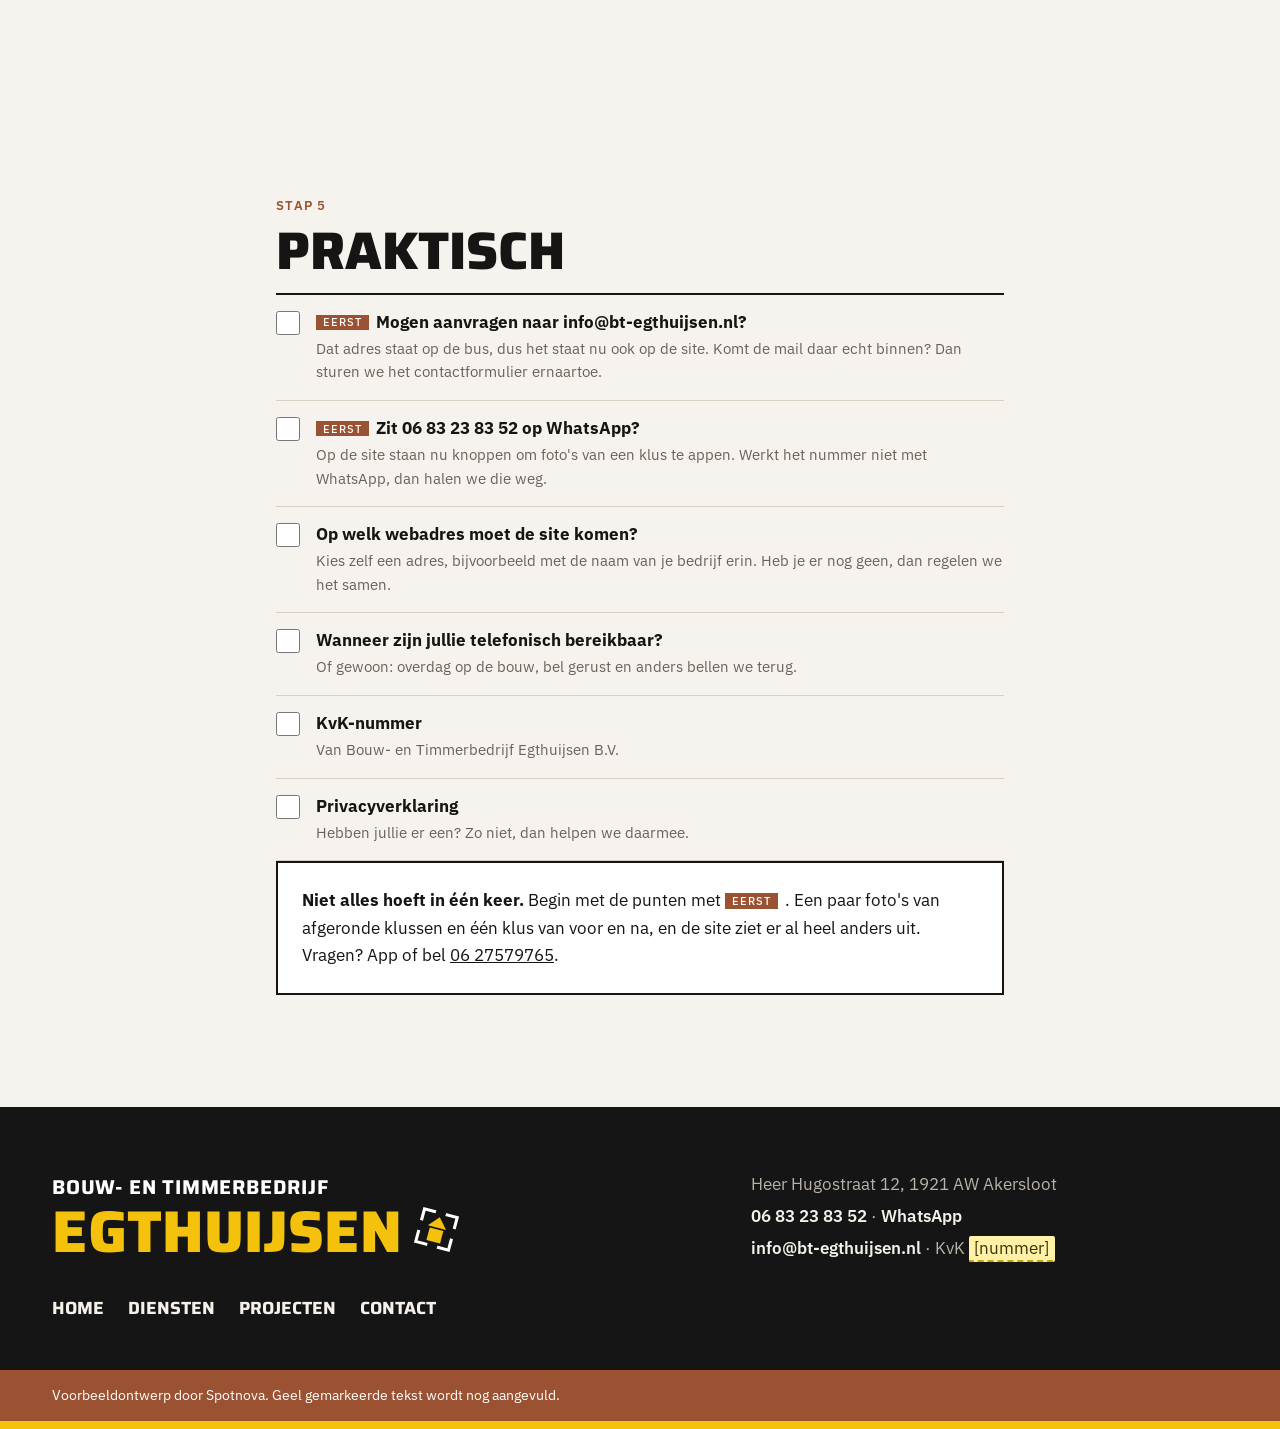
==== commit 0cc0a0c1: "Voorbeeld afmaken: nette melding bij het formulier, deelplaatje voor WhatsApp, minder lege fotovakke" ====
--- a/aanleveren.html
+++ b/aanleveren.html
@@ -6,8 +6,15 @@
   <title>Aanleverlijst · Egthuijsen · Voorbeeldontwerp</title>
   <meta name="description" content="Wat Spotnova nog van Egthuijsen nodig heeft om de nieuwe website live te zetten.">
   <meta name="robots" content="noindex, nofollow">
-  <meta property="og:title" content="Egthuijsen · voorbeeldontwerp (nog niet live)">
+  <meta property="og:title" content="Bouw- en timmerbedrijf Egthuijsen · voorbeeldwebsite">
   <meta property="og:description" content="Voorbeeldontwerp voor Bouw- en timmerbedrijf Egthuijsen, gemaakt door Spotnova. Nog niet live.">
+  <meta property="og:type" content="website">
+  <!-- Bij livegang: adres hieronder aanpassen naar het eigen domein -->
+  <meta property="og:image" content="https://egthuijsen.wild-math-d0f7.workers.dev/assets/og.jpg">
+  <meta property="og:image:width" content="1200">
+  <meta property="og:image:height" content="630">
+  <meta property="og:image:alt" content="Bouw- en timmerbedrijf Egthuijsen, Akersloot, 06 83 23 83 52">
+  <meta name="twitter:card" content="summary_large_image">
   <meta name="theme-color" content="#151515">
   <link rel="icon" href="assets/favicon.svg" type="image/svg+xml">
   <link rel="preconnect" href="https://fonts.googleapis.com">
@@ -91,7 +98,7 @@
           <li><label for="item-1"><input type="checkbox" id="item-1"> <span class="checklist__text"><strong><span class="first">Eerst</span>Heb je de originele foto's van de badkamers op je Google-profiel?</strong><span>Een deel daarvan is door een klant geplaatst. Die gebruiken we alleen als jullie zelf de originelen hebben of de klant het goed vindt.</span></span></label></li>
           <li><label for="item-2"><input type="checkbox" id="item-2"> <span class="checklist__text"><strong><span class="first">Eerst</span>Jullie mooiste afgeronde klus</strong><span>Liggend en breed. Komt bovenaan de homepage.</span></span></label></li>
           <li><label for="item-3"><input type="checkbox" id="item-3"> <span class="checklist__text"><strong><span class="first">Eerst</span>Eén klus van voor en na</strong><span>Twee foto's van dezelfde ruimte, het liefst vanaf dezelfde plek. Dit is het blok waar de site om draait.</span></span></label></li>
-          <li><label for="item-4"><input type="checkbox" id="item-4"> <span class="checklist__text"><strong>Per dienst een paar foto's</strong><span>Verbouwing, aanbouw, badkamer, kozijnen, dakkapel, maatwerk. Drie per dienst, vierkant bijsnijden mag: één overzicht en twee details, zoals afwerking of tijdens het werk. Geen foto's van een dienst? Dan halen we die dienst liever weg dan dat we er een stockfoto bij zetten.</span></span></label></li>
+          <li><label for="item-4"><input type="checkbox" id="item-4"> <span class="checklist__text"><strong>Per dienst een paar foto's</strong><span>Verbouwing, aanbouw, badkamer, kozijnen, dakkapel, maatwerk. Eén goede liggende foto per dienst is genoeg, meer mag altijd. Geen foto's van een dienst? Dan halen we die dienst liever weg dan dat we er een stockfoto bij zetten.</span></span></label></li>
         </ul>
 
         <h3 class="list-title">Jullie zelf</h3>
--- a/styles.css
+++ b/styles.css
@@ -421,9 +421,7 @@
 .sheet__num { font: 800 clamp(2.4rem, 8vw, 4.2rem) var(--font-head); color: var(--brick); line-height: 0.85; }
 .sheet__head h2 { font-size: clamp(1.6rem, 5vw, 2.7rem); }
 .sheet__body { display: grid; gap: 2.5rem; }
-.sheet__photos { display: grid; grid-template-columns: 2fr 1fr; gap: 0.75rem; }
-.sheet__photos > :first-child { grid-row: span 2; }
-.sheet__photos .ph { height: 100%; }
+.sheet__photos { display: grid; }
 @media (min-width: 56rem) { .sheet__body { grid-template-columns: 1fr 1.3fr; gap: 4rem; } }
 
 .items { margin-top: 1.5rem; border-top: 1px solid var(--ink); }
@@ -473,6 +471,7 @@
 .ticks input { width: 1.2rem; height: 1.2rem; accent-color: var(--brick); flex: none; }
 .workorder__foot { padding: 1.25rem; display: grid; gap: 1rem; justify-items: start; }
 .hp { position: absolute; left: -5000px; }
+.form-note { padding: 0.8rem 1rem; background: var(--todo-bg); border-left: 4px solid var(--todo-line); color: var(--todo-text); font-weight: 600; }
 
 /* ---------- Footer: zijkant van de bus ---------- */
 
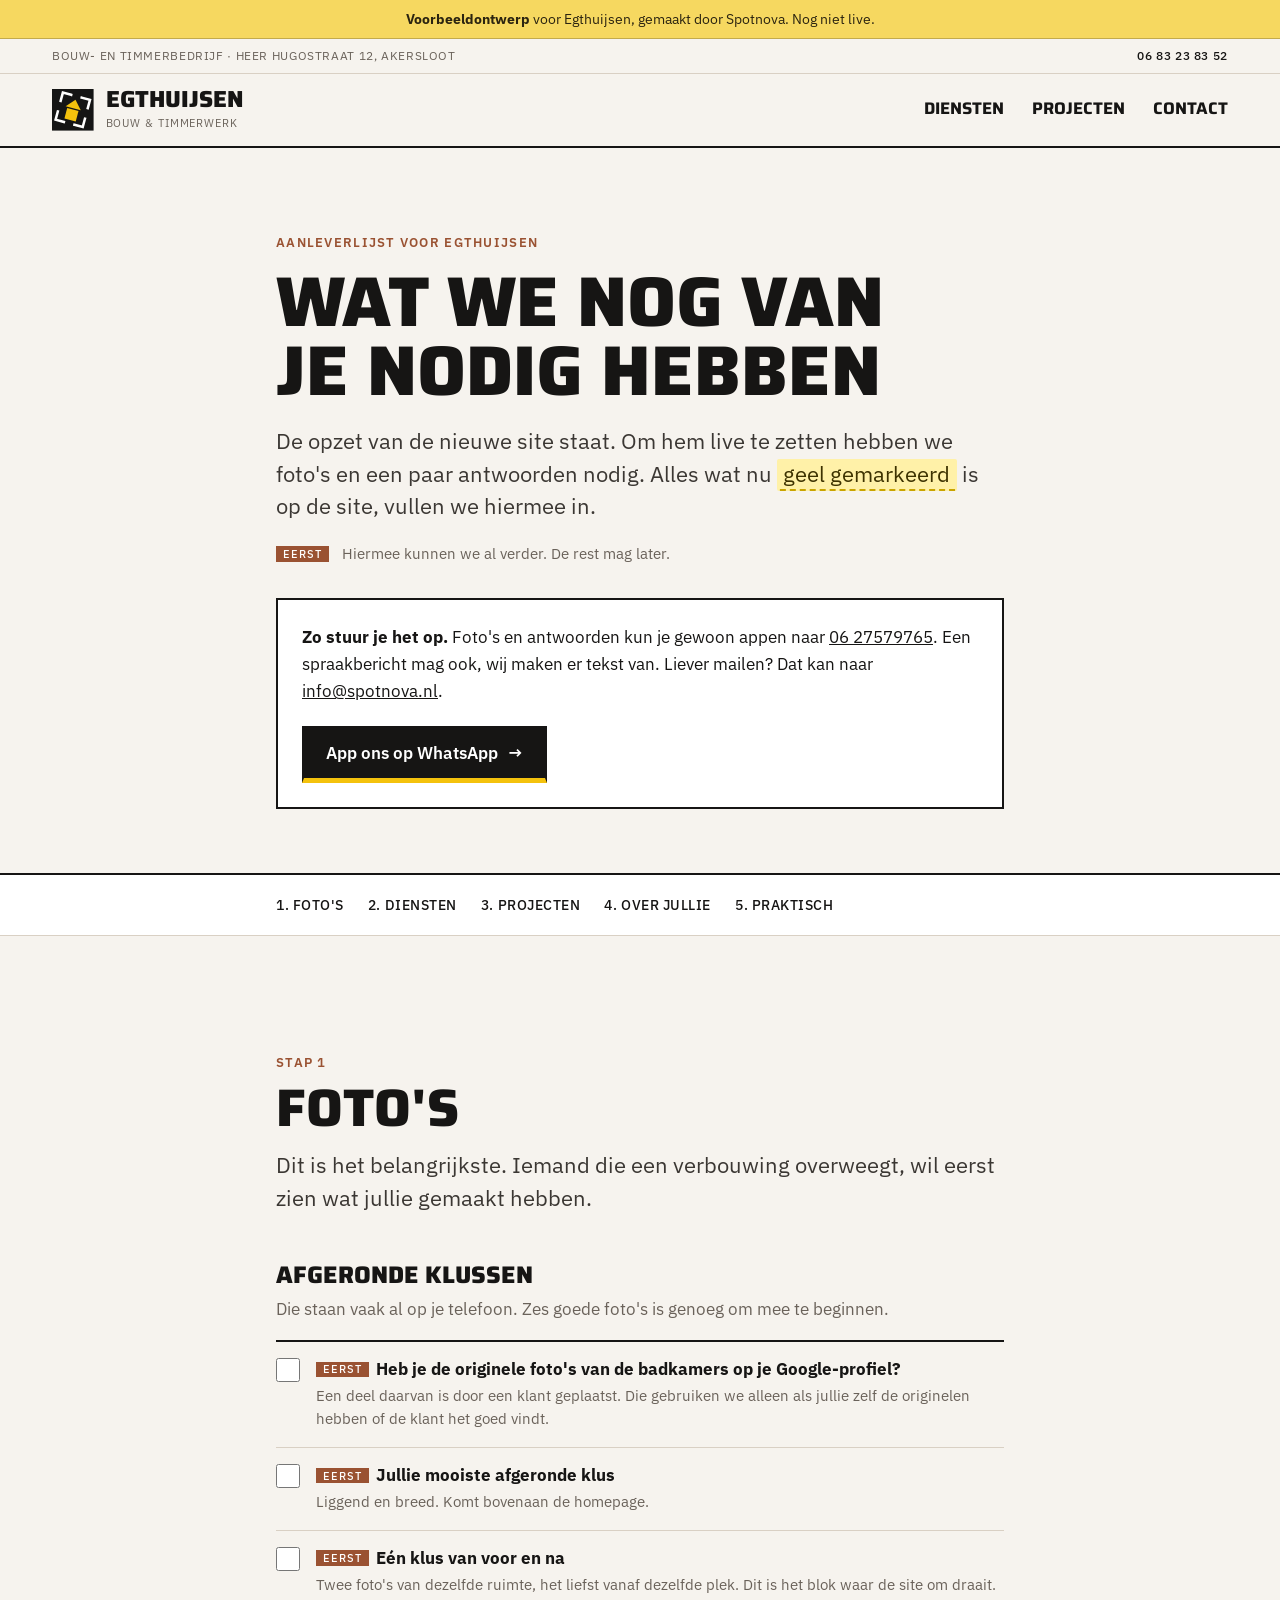
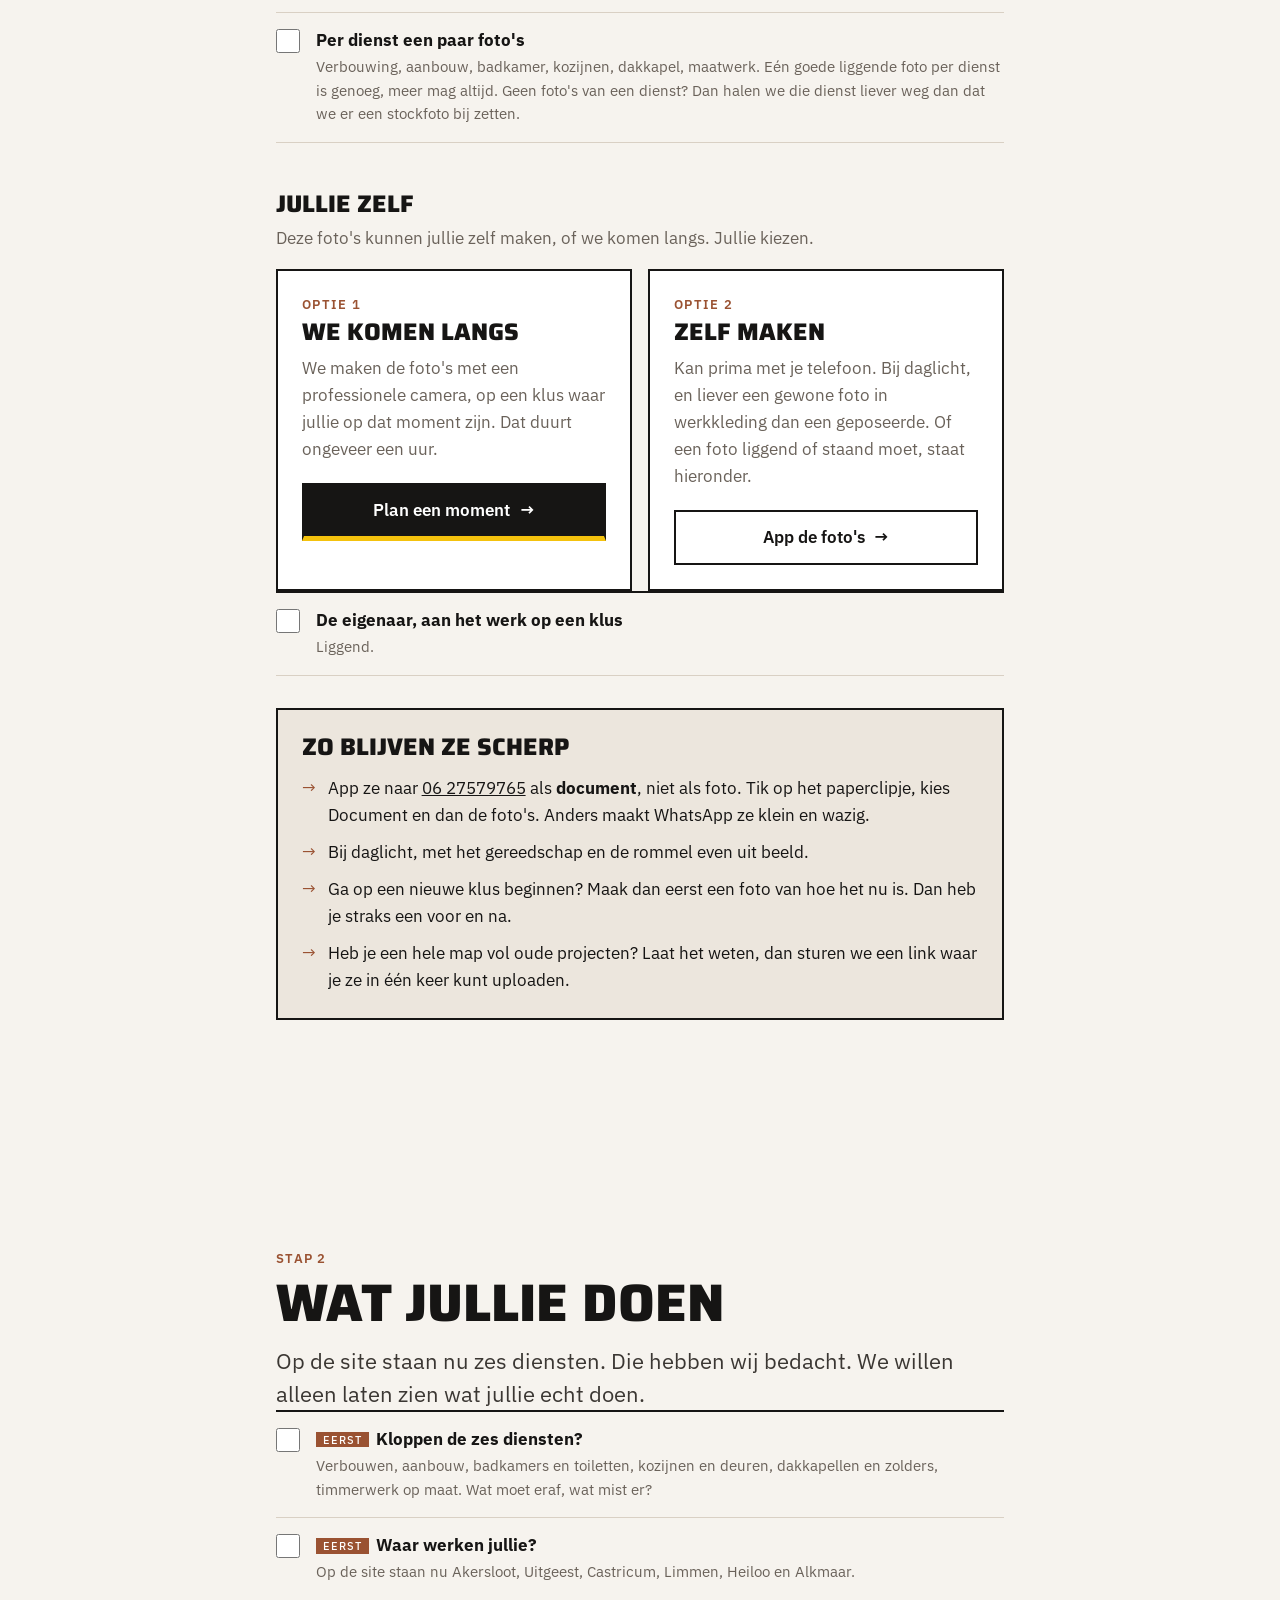
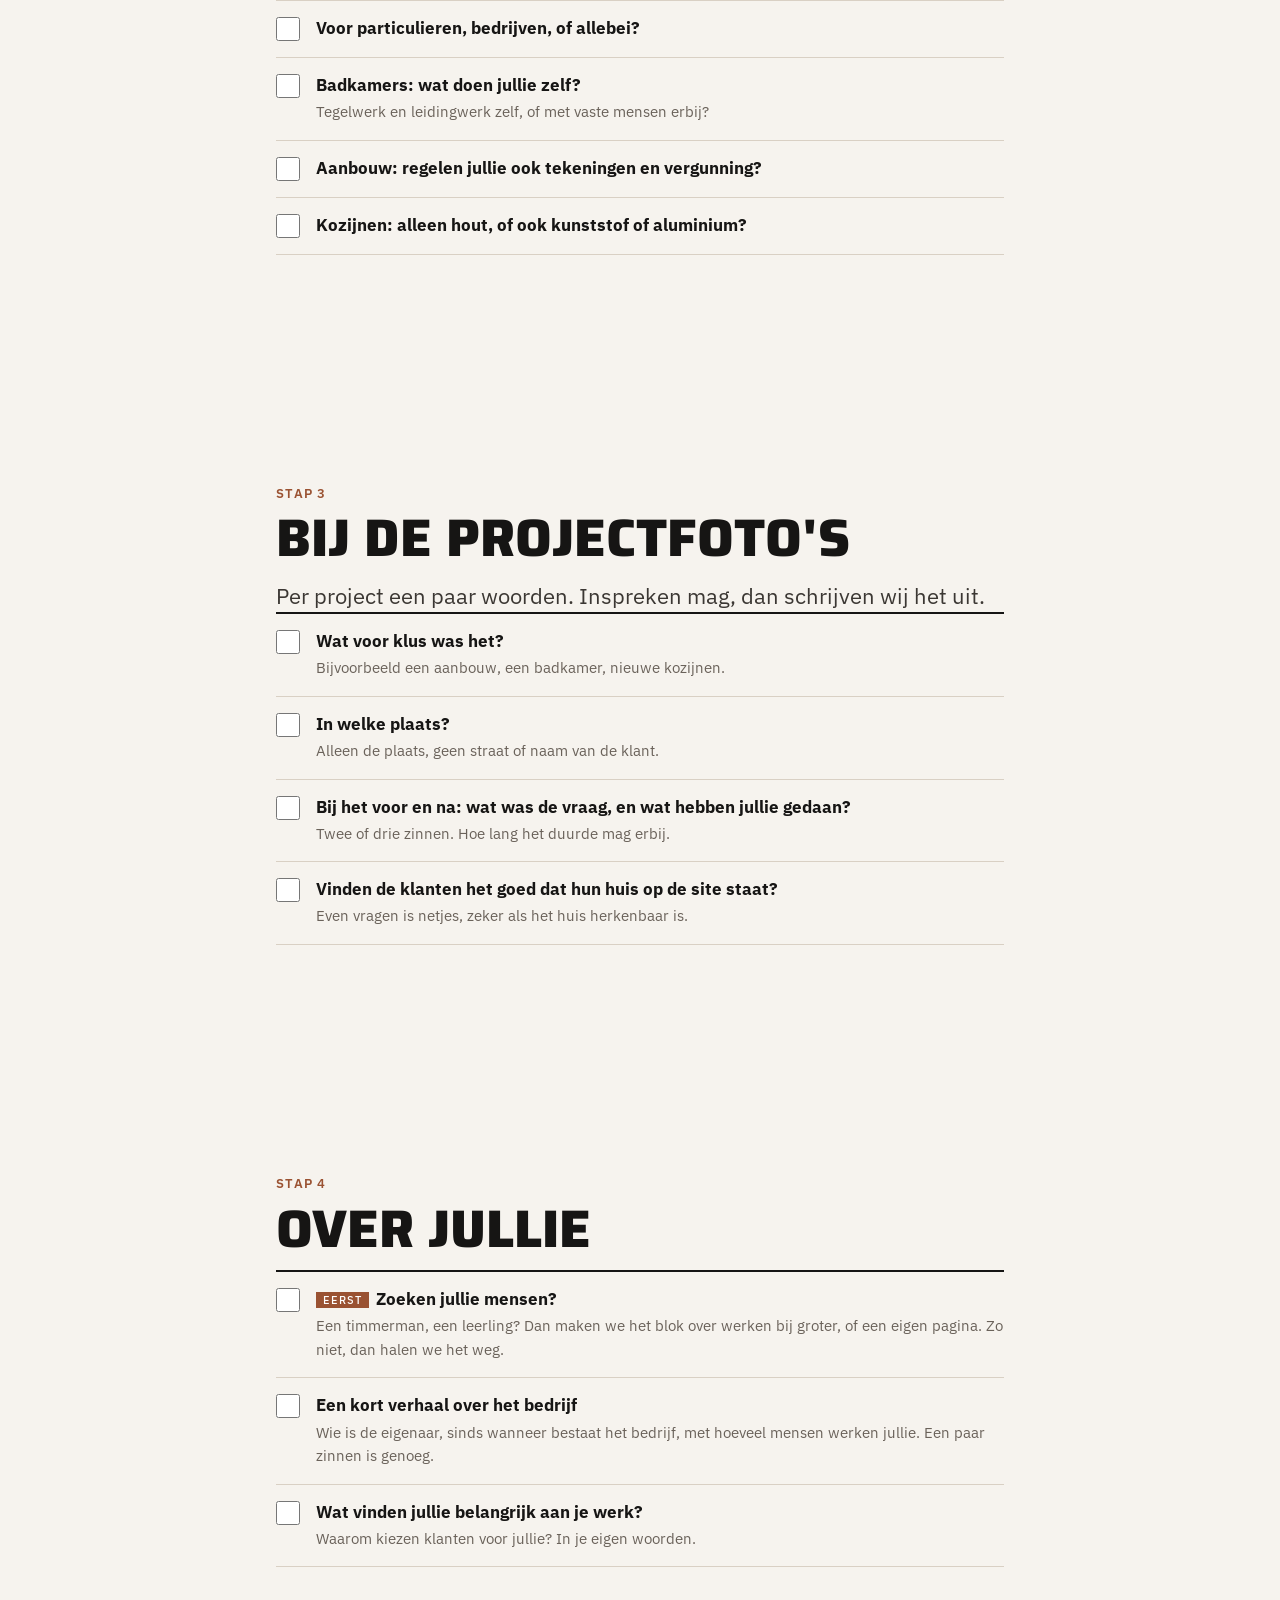
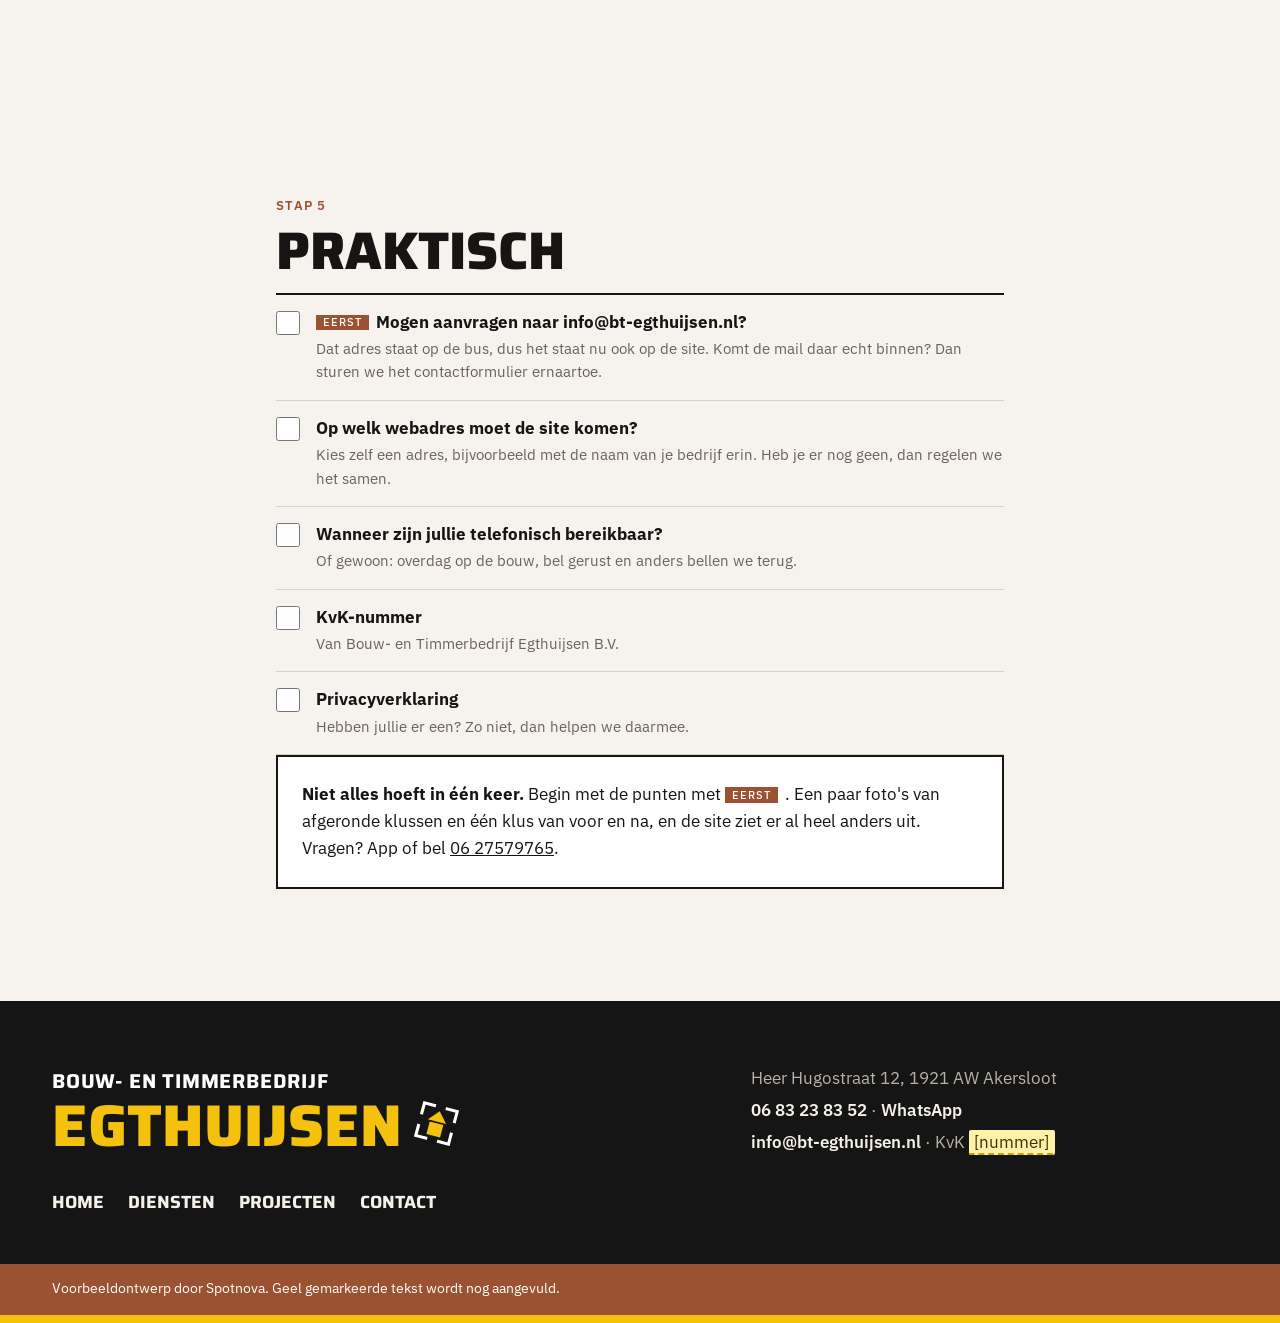
==== commit 7527edc1: "Aanleverlijst: WhatsApp-vraag eruit, nummer zit op WhatsApp Co-Authored-By: Claude Opus 5.5 <noreply" ====
--- a/aanleveren.html
+++ b/aanleveren.html
@@ -187,7 +187,6 @@
         <h2 id="h-praktisch">Praktisch</h2>
         <ul class="checklist" style="margin-top: var(--space-4);">
           <li><label for="item-21"><input type="checkbox" id="item-21"> <span class="checklist__text"><strong><span class="first">Eerst</span>Mogen aanvragen naar info@bt-egthuijsen.nl?</strong><span>Dat adres staat op de bus, dus het staat nu ook op de site. Komt de mail daar echt binnen? Dan sturen we het contactformulier ernaartoe.</span></span></label></li>
-          <li><label for="item-22"><input type="checkbox" id="item-22"> <span class="checklist__text"><strong><span class="first">Eerst</span>Zit 06 83 23 83 52 op WhatsApp?</strong><span>Op de site staan nu knoppen om foto's van een klus te appen. Werkt het nummer niet met WhatsApp, dan halen we die weg.</span></span></label></li>
           <li><label for="item-27"><input type="checkbox" id="item-27"> <span class="checklist__text"><strong>Op welk webadres moet de site komen?</strong><span>Kies zelf een adres, bijvoorbeeld met de naam van je bedrijf erin. Heb je er nog geen, dan regelen we het samen.</span></span></label></li>
           <li><label for="item-23"><input type="checkbox" id="item-23"> <span class="checklist__text"><strong>Wanneer zijn jullie telefonisch bereikbaar?</strong><span>Of gewoon: overdag op de bouw, bel gerust en anders bellen we terug.</span></span></label></li>
           <li><label for="item-24"><input type="checkbox" id="item-24"> <span class="checklist__text"><strong>KvK-nummer</strong><span>Van Bouw- en Timmerbedrijf Egthuijsen B.V.</span></span></label></li>
--- a/styles.css
+++ b/styles.css
@@ -472,6 +472,8 @@
 .workorder__foot { padding: 1.25rem; display: grid; gap: 1rem; justify-items: start; }
 .hp { position: absolute; left: -5000px; }
 .form-note { padding: 0.8rem 1rem; background: var(--todo-bg); border-left: 4px solid var(--todo-line); color: var(--todo-text); font-weight: 600; }
+.form-note--ok { background: #e4f0e1; border-left-color: #3d7a3a; color: #1f3d1e; }
+.form-note--error { background: #f8e2dc; border-left-color: var(--brick); color: #5a2414; }
 
 /* ---------- Footer: zijkant van de bus ---------- */
 
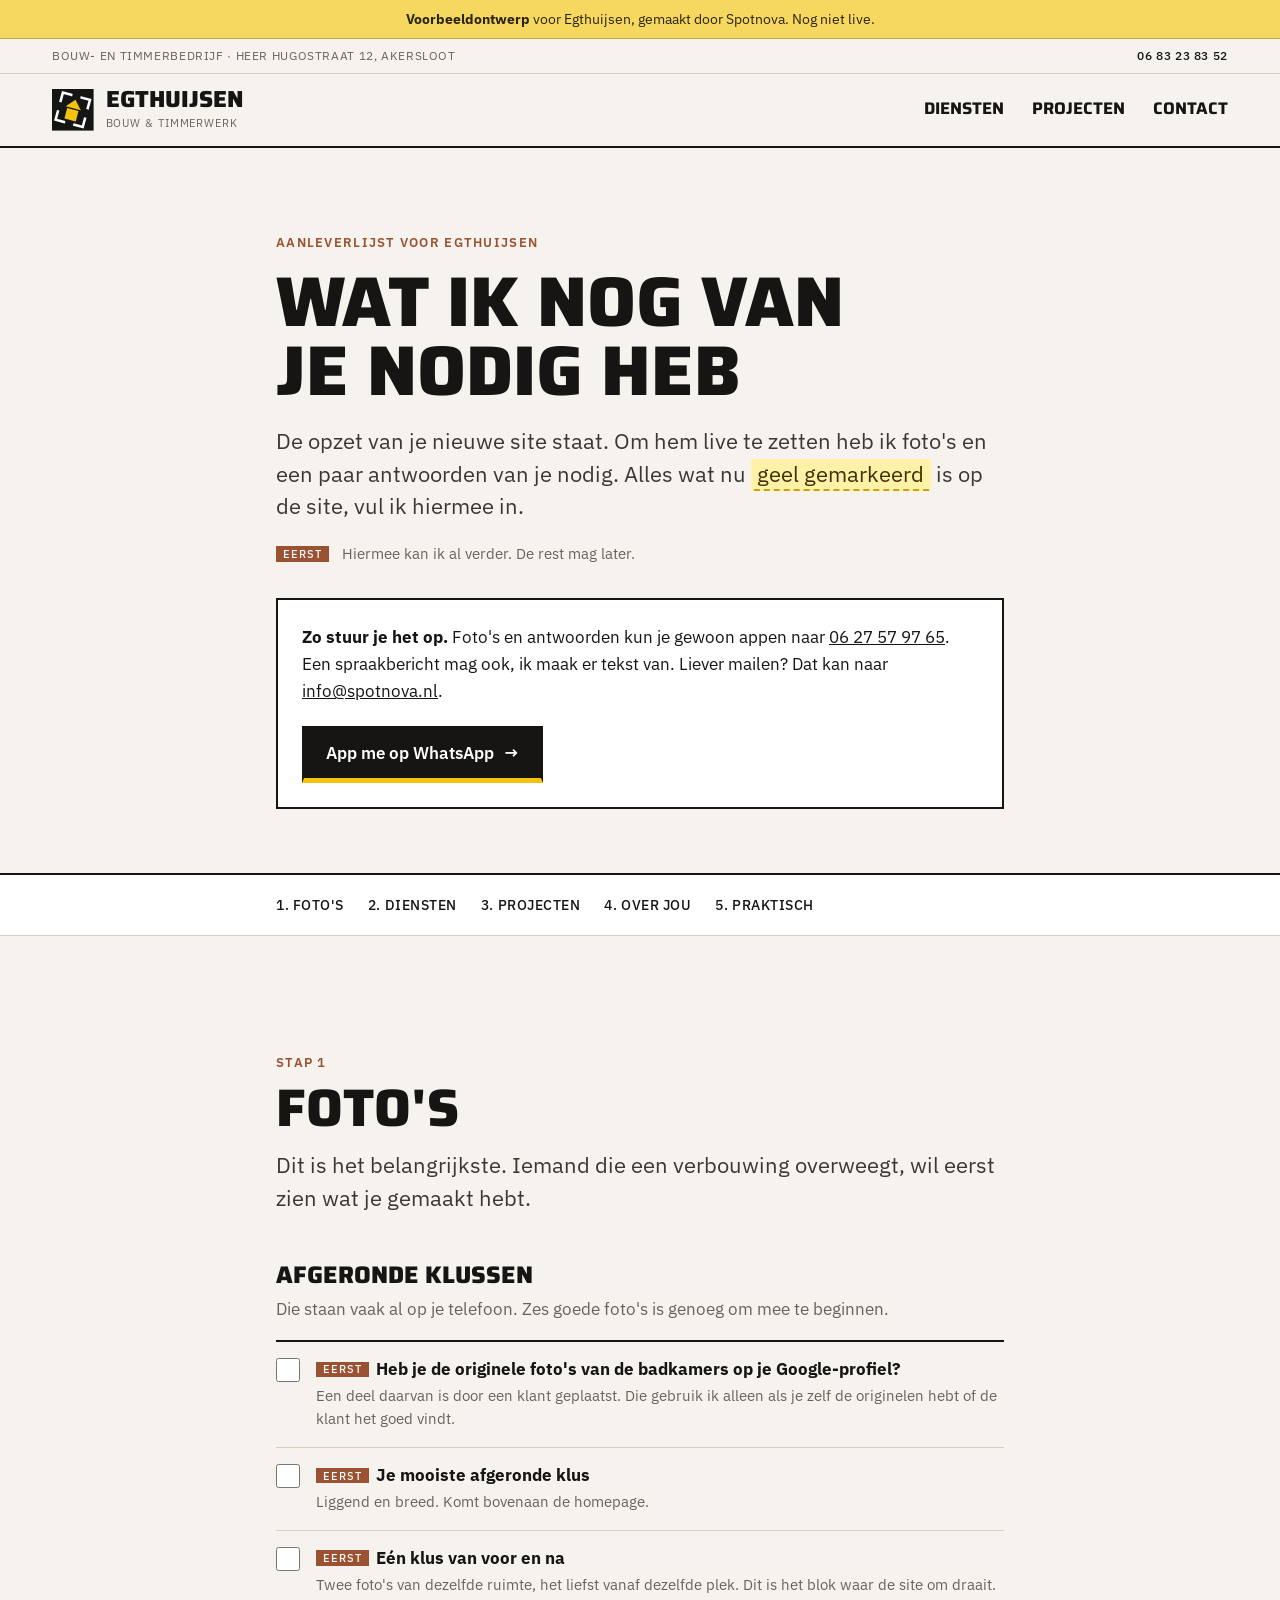
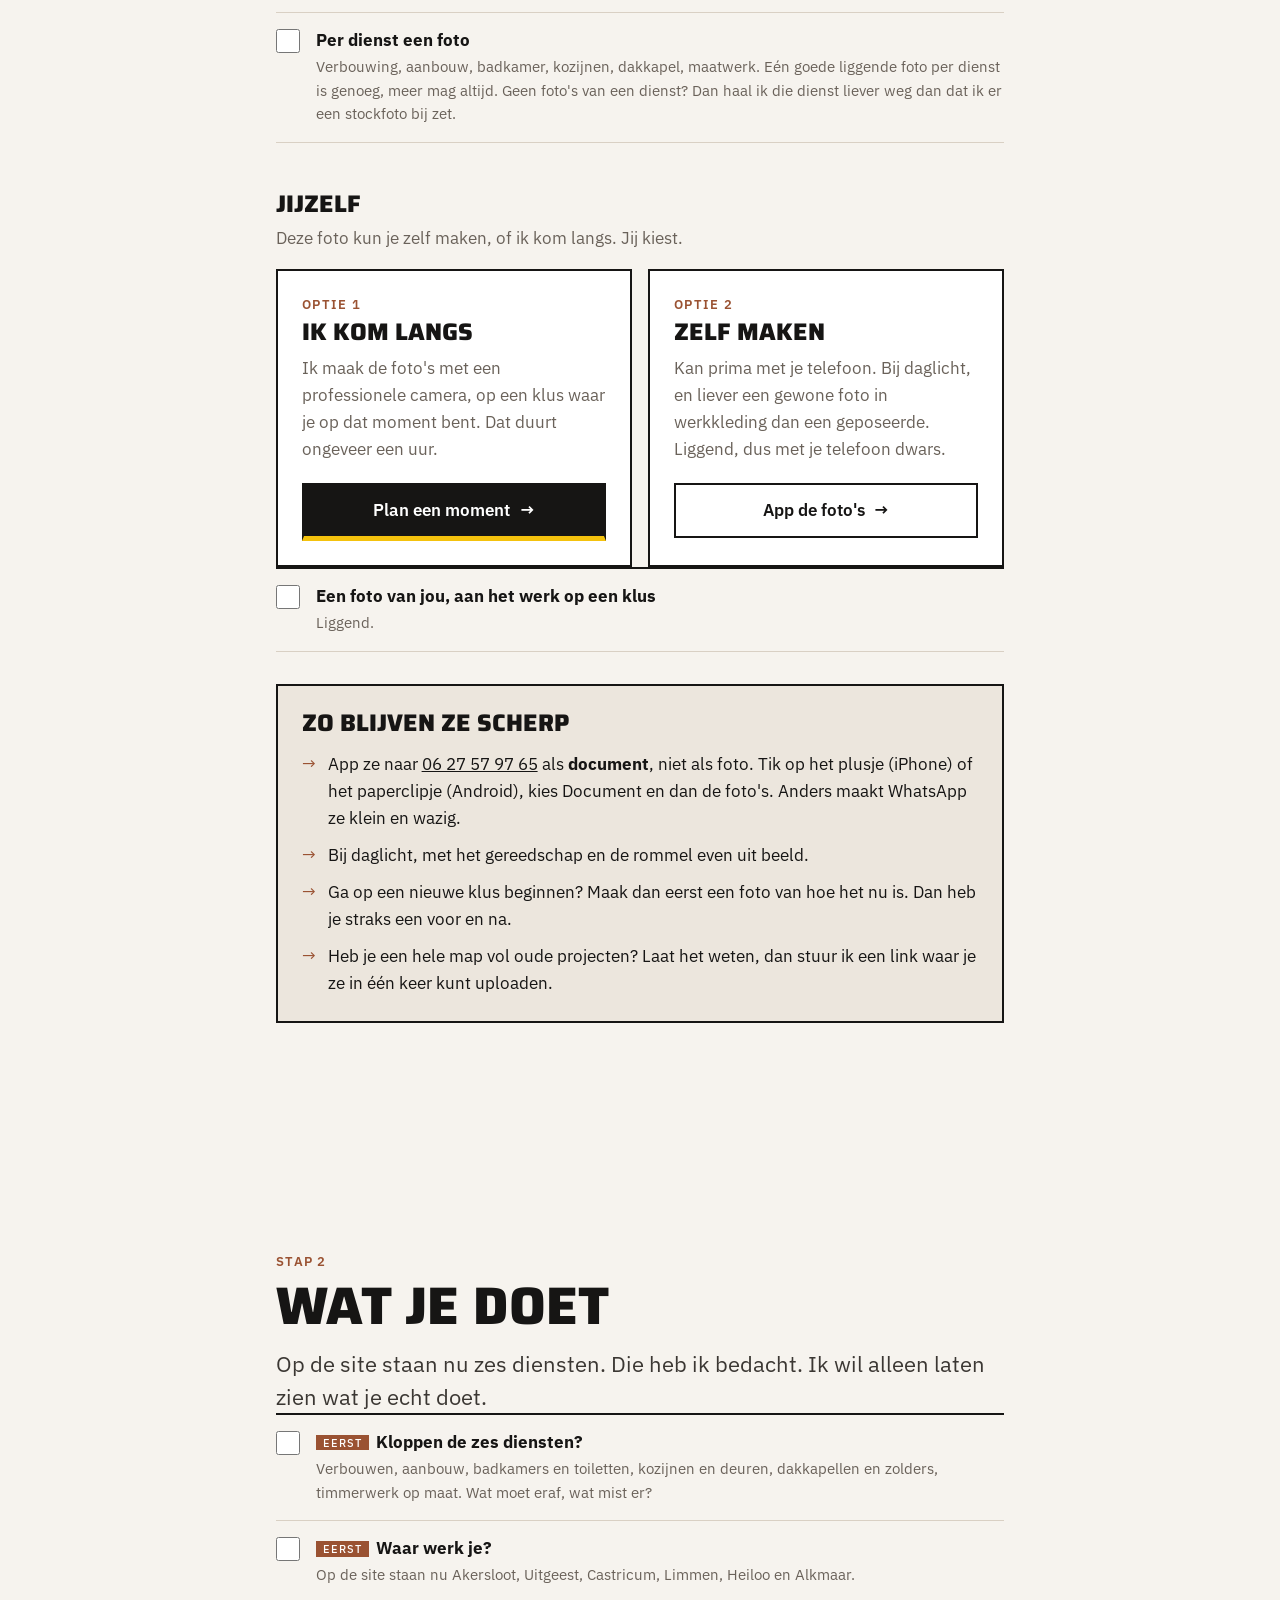
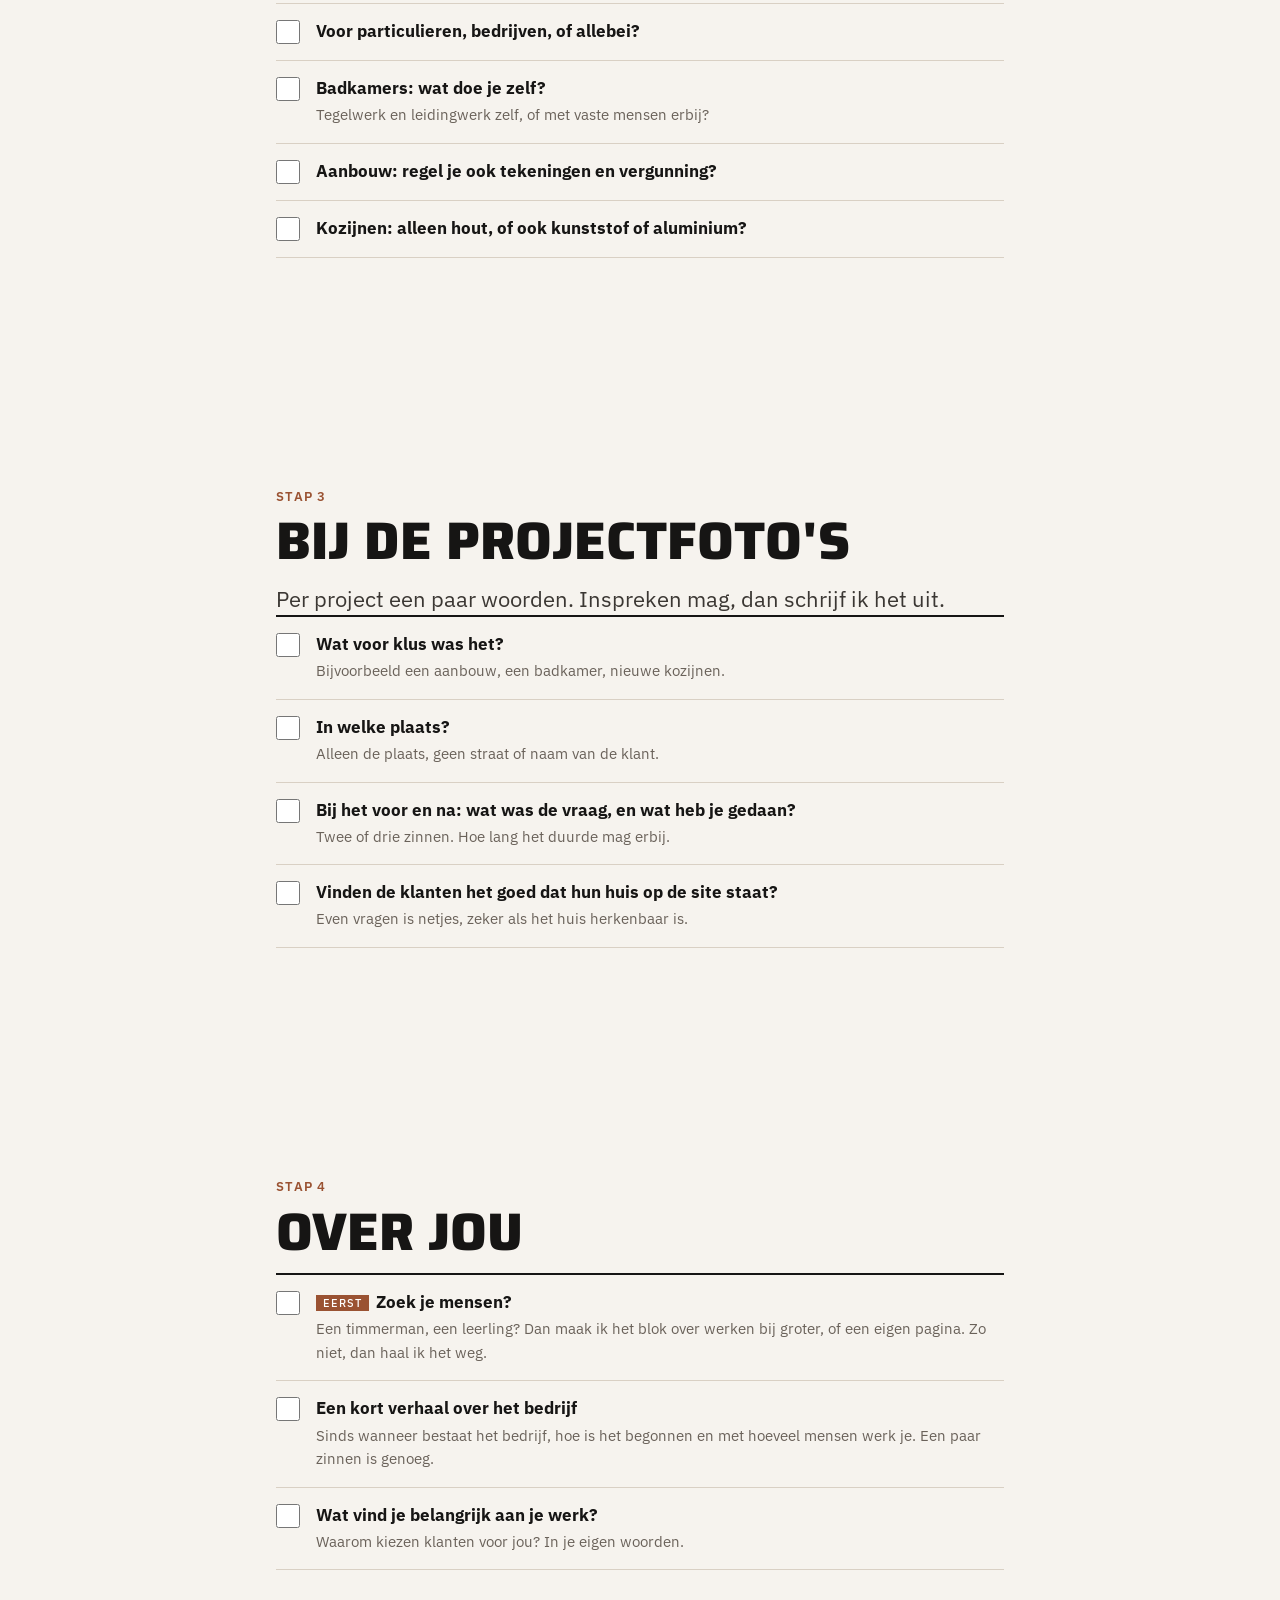
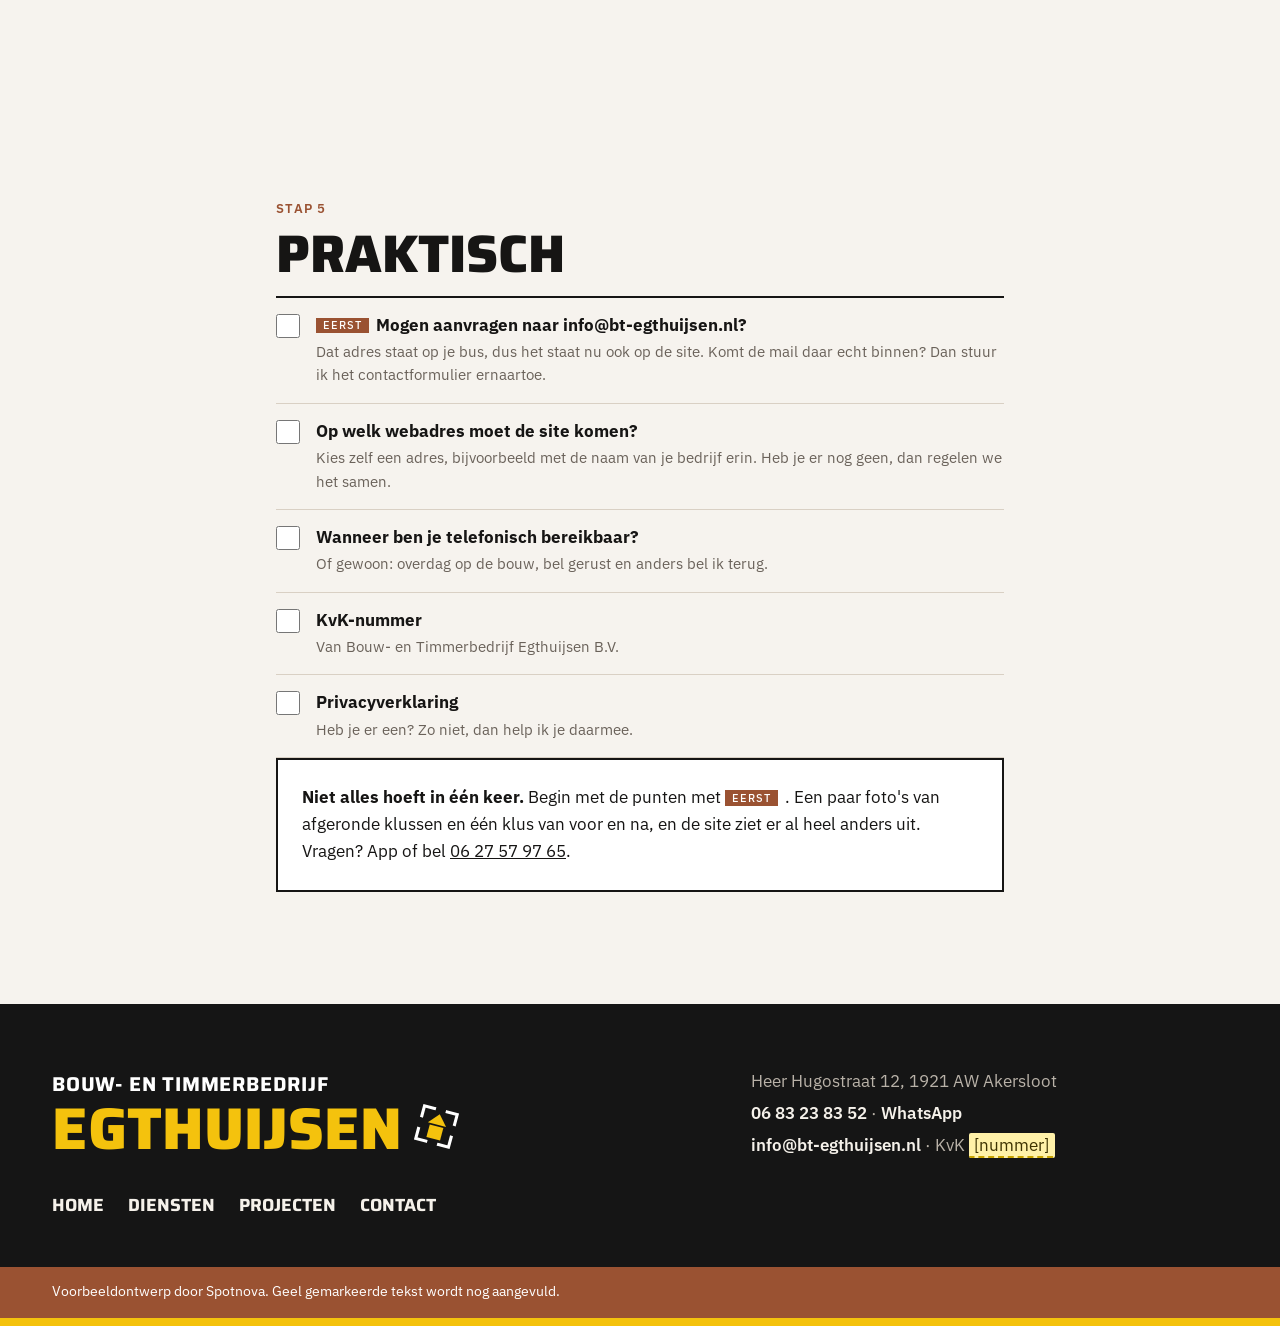
==== commit 22644824: "Aanleverlijst: overal je en ik, kopjes kloppen met de tekst, nummer en WhatsApp-tip gecorrigeerd Co-" ====
--- a/aanleveren.html
+++ b/aanleveren.html
@@ -62,12 +62,12 @@
     <section class="page-head bricks">
       <div class="wrap wrap--narrow">
         <p class="tag">Aanleverlijst voor Egthuijsen</p>
-        <h1>Wat we nog van je nodig hebben</h1>
-        <p class="intro">De opzet van de nieuwe site staat. Om hem live te zetten hebben we foto's en een paar antwoorden nodig. Alles wat nu <span class="todo">geel gemarkeerd</span> is op de site, vullen we hiermee in.</p>
-        <p class="legend"><span class="first">Eerst</span> Hiermee kunnen we al verder. De rest mag later.</p>
+        <h1>Wat ik nog van je nodig heb</h1>
+        <p class="intro">De opzet van je nieuwe site staat. Om hem live te zetten heb ik foto's en een paar antwoorden van je nodig. Alles wat nu <span class="todo">geel gemarkeerd</span> is op de site, vul ik hiermee in.</p>
+        <p class="legend"><span class="first">Eerst</span> Hiermee kan ik al verder. De rest mag later.</p>
         <div class="send-box">
-          <p><strong>Zo stuur je het op.</strong> Foto's en antwoorden kun je gewoon appen naar <a href="https://wa.me/31627579765">06 27579765</a>. Een spraakbericht mag ook, wij maken er tekst van. Liever mailen? Dat kan naar <a href="mailto:info@spotnova.nl?subject=Aanlevering%20website%20Egthuijsen">info@spotnova.nl</a>.</p>
-          <a class="btn btn--cta" href="https://wa.me/31627579765">App ons op WhatsApp <span aria-hidden="true">→</span></a>
+          <p><strong>Zo stuur je het op.</strong> Foto's en antwoorden kun je gewoon appen naar <a href="https://wa.me/31627579765">06 27 57 97 65</a>. Een spraakbericht mag ook, ik maak er tekst van. Liever mailen? Dat kan naar <a href="mailto:info@spotnova.nl?subject=Aanlevering%20website%20Egthuijsen">info@spotnova.nl</a>.</p>
+          <a class="btn btn--cta" href="https://wa.me/31627579765">App me op WhatsApp <span aria-hidden="true">→</span></a>
         </div>
       </div>
     </section>
@@ -79,7 +79,7 @@
           <li><a href="#fotos">1. Foto's</a></li>
           <li><a href="#diensten">2. Diensten</a></li>
           <li><a href="#projecten">3. Projecten</a></li>
-          <li><a href="#bedrijf">4. Over jullie</a></li>
+          <li><a href="#bedrijf">4. Over jou</a></li>
           <li><a href="#praktisch">5. Praktisch</a></li>
         </ol>
       </div>
@@ -90,46 +90,46 @@
       <div class="wrap wrap--narrow">
         <p class="tag">Stap 1</p>
         <h2 id="h-fotos">Foto's</h2>
-        <p class="intro">Dit is het belangrijkste. Iemand die een verbouwing overweegt, wil eerst zien wat jullie gemaakt hebben.</p>
+        <p class="intro">Dit is het belangrijkste. Iemand die een verbouwing overweegt, wil eerst zien wat je gemaakt hebt.</p>
 
         <h3 class="list-title">Afgeronde klussen</h3>
         <p class="muted">Die staan vaak al op je telefoon. Zes goede foto's is genoeg om mee te beginnen.</p>
         <ul class="checklist">
-          <li><label for="item-1"><input type="checkbox" id="item-1"> <span class="checklist__text"><strong><span class="first">Eerst</span>Heb je de originele foto's van de badkamers op je Google-profiel?</strong><span>Een deel daarvan is door een klant geplaatst. Die gebruiken we alleen als jullie zelf de originelen hebben of de klant het goed vindt.</span></span></label></li>
-          <li><label for="item-2"><input type="checkbox" id="item-2"> <span class="checklist__text"><strong><span class="first">Eerst</span>Jullie mooiste afgeronde klus</strong><span>Liggend en breed. Komt bovenaan de homepage.</span></span></label></li>
+          <li><label for="item-1"><input type="checkbox" id="item-1"> <span class="checklist__text"><strong><span class="first">Eerst</span>Heb je de originele foto's van de badkamers op je Google-profiel?</strong><span>Een deel daarvan is door een klant geplaatst. Die gebruik ik alleen als je zelf de originelen hebt of de klant het goed vindt.</span></span></label></li>
+          <li><label for="item-2"><input type="checkbox" id="item-2"> <span class="checklist__text"><strong><span class="first">Eerst</span>Je mooiste afgeronde klus</strong><span>Liggend en breed. Komt bovenaan de homepage.</span></span></label></li>
           <li><label for="item-3"><input type="checkbox" id="item-3"> <span class="checklist__text"><strong><span class="first">Eerst</span>Eén klus van voor en na</strong><span>Twee foto's van dezelfde ruimte, het liefst vanaf dezelfde plek. Dit is het blok waar de site om draait.</span></span></label></li>
-          <li><label for="item-4"><input type="checkbox" id="item-4"> <span class="checklist__text"><strong>Per dienst een paar foto's</strong><span>Verbouwing, aanbouw, badkamer, kozijnen, dakkapel, maatwerk. Eén goede liggende foto per dienst is genoeg, meer mag altijd. Geen foto's van een dienst? Dan halen we die dienst liever weg dan dat we er een stockfoto bij zetten.</span></span></label></li>
-        </ul>
-
-        <h3 class="list-title">Jullie zelf</h3>
-        <p class="muted">Deze foto's kunnen jullie zelf maken, of we komen langs. Jullie kiezen.</p>
+          <li><label for="item-4"><input type="checkbox" id="item-4"> <span class="checklist__text"><strong>Per dienst een foto</strong><span>Verbouwing, aanbouw, badkamer, kozijnen, dakkapel, maatwerk. Eén goede liggende foto per dienst is genoeg, meer mag altijd. Geen foto's van een dienst? Dan haal ik die dienst liever weg dan dat ik er een stockfoto bij zet.</span></span></label></li>
+        </ul>
+
+        <h3 class="list-title">Jijzelf</h3>
+        <p class="muted">Deze foto kun je zelf maken, of ik kom langs. Jij kiest.</p>
 
         <div class="options">
           <div class="option">
             <p class="tag">Optie 1</p>
-            <h4>We komen langs</h4>
-            <p>We maken de foto's met een professionele camera, op een klus waar jullie op dat moment zijn. Dat duurt ongeveer een uur.</p>
+            <h4>Ik kom langs</h4>
+            <p>Ik maak de foto's met een professionele camera, op een klus waar je op dat moment bent. Dat duurt ongeveer een uur.</p>
             <a class="btn btn--cta" href="https://wa.me/31627579765?text=Hoi%2C%20we%20willen%20graag%20een%20moment%20plannen%20voor%20de%20foto%27s%20van%20de%20website.">Plan een moment <span aria-hidden="true">→</span></a>
           </div>
           <div class="option">
             <p class="tag">Optie 2</p>
             <h4>Zelf maken</h4>
-            <p>Kan prima met je telefoon. Bij daglicht, en liever een gewone foto in werkkleding dan een geposeerde. Of een foto liggend of staand moet, staat hieronder.</p>
+            <p>Kan prima met je telefoon. Bij daglicht, en liever een gewone foto in werkkleding dan een geposeerde. Liggend, dus met je telefoon dwars.</p>
             <a class="btn btn--line" href="https://wa.me/31627579765">App de foto's <span aria-hidden="true">→</span></a>
           </div>
         </div>
 
         <ul class="checklist" style="margin-top: var(--space-4);">
-          <li><label for="item-5"><input type="checkbox" id="item-5"> <span class="checklist__text"><strong>De eigenaar, aan het werk op een klus</strong><span>Liggend.</span></span></label></li>
+          <li><label for="item-5"><input type="checkbox" id="item-5"> <span class="checklist__text"><strong>Een foto van jou, aan het werk op een klus</strong><span>Liggend.</span></span></label></li>
         </ul>
 
         <div class="tip-box">
           <h3>Zo blijven ze scherp</h3>
           <ul class="checks">
-            <li>App ze naar <a href="https://wa.me/31627579765">06 27579765</a> als <strong>document</strong>, niet als foto. Tik op het paperclipje, kies Document en dan de foto's. Anders maakt WhatsApp ze klein en wazig.</li>
+            <li>App ze naar <a href="https://wa.me/31627579765">06 27 57 97 65</a> als <strong>document</strong>, niet als foto. Tik op het plusje (iPhone) of het paperclipje (Android), kies Document en dan de foto's. Anders maakt WhatsApp ze klein en wazig.</li>
             <li>Bij daglicht, met het gereedschap en de rommel even uit beeld.</li>
             <li>Ga op een nieuwe klus beginnen? Maak dan eerst een foto van hoe het nu is. Dan heb je straks een voor en na.</li>
-            <li>Heb je een hele map vol oude projecten? Laat het weten, dan sturen we een link waar je ze in één keer kunt uploaden.</li>
+            <li>Heb je een hele map vol oude projecten? Laat het weten, dan stuur ik een link waar je ze in één keer kunt uploaden.</li>
           </ul>
         </div>
       </div>
@@ -139,14 +139,14 @@
     <section class="block bricks" id="diensten" aria-labelledby="h-diensten">
       <div class="wrap wrap--narrow">
         <p class="tag">Stap 2</p>
-        <h2 id="h-diensten">Wat jullie doen</h2>
-        <p class="intro">Op de site staan nu zes diensten. Die hebben wij bedacht. We willen alleen laten zien wat jullie echt doen.</p>
+        <h2 id="h-diensten">Wat je doet</h2>
+        <p class="intro">Op de site staan nu zes diensten. Die heb ik bedacht. Ik wil alleen laten zien wat je echt doet.</p>
         <ul class="checklist" style="margin-top: var(--space-4);">
           <li><label for="item-7"><input type="checkbox" id="item-7"> <span class="checklist__text"><strong><span class="first">Eerst</span>Kloppen de zes diensten?</strong><span>Verbouwen, aanbouw, badkamers en toiletten, kozijnen en deuren, dakkapellen en zolders, timmerwerk op maat. Wat moet eraf, wat mist er?</span></span></label></li>
-          <li><label for="item-8"><input type="checkbox" id="item-8"> <span class="checklist__text"><strong><span class="first">Eerst</span>Waar werken jullie?</strong><span>Op de site staan nu Akersloot, Uitgeest, Castricum, Limmen, Heiloo en Alkmaar.</span></span></label></li>
+          <li><label for="item-8"><input type="checkbox" id="item-8"> <span class="checklist__text"><strong><span class="first">Eerst</span>Waar werk je?</strong><span>Op de site staan nu Akersloot, Uitgeest, Castricum, Limmen, Heiloo en Alkmaar.</span></span></label></li>
           <li><label for="item-9"><input type="checkbox" id="item-9"> <span class="checklist__text"><strong>Voor particulieren, bedrijven, of allebei?</strong></span></label></li>
-          <li><label for="item-10"><input type="checkbox" id="item-10"> <span class="checklist__text"><strong>Badkamers: wat doen jullie zelf?</strong><span>Tegelwerk en leidingwerk zelf, of met vaste mensen erbij?</span></span></label></li>
-          <li><label for="item-11"><input type="checkbox" id="item-11"> <span class="checklist__text"><strong>Aanbouw: regelen jullie ook tekeningen en vergunning?</strong></span></label></li>
+          <li><label for="item-10"><input type="checkbox" id="item-10"> <span class="checklist__text"><strong>Badkamers: wat doe je zelf?</strong><span>Tegelwerk en leidingwerk zelf, of met vaste mensen erbij?</span></span></label></li>
+          <li><label for="item-11"><input type="checkbox" id="item-11"> <span class="checklist__text"><strong>Aanbouw: regel je ook tekeningen en vergunning?</strong></span></label></li>
           <li><label for="item-12"><input type="checkbox" id="item-12"> <span class="checklist__text"><strong>Kozijnen: alleen hout, of ook kunststof of aluminium?</strong></span></label></li>
         </ul>
       </div>
@@ -157,11 +157,11 @@
       <div class="wrap wrap--narrow">
         <p class="tag">Stap 3</p>
         <h2 id="h-projecten">Bij de projectfoto's</h2>
-        <p class="intro">Per project een paar woorden. Inspreken mag, dan schrijven wij het uit.</p>
+        <p class="intro">Per project een paar woorden. Inspreken mag, dan schrijf ik het uit.</p>
         <ul class="checklist" style="margin-top: var(--space-4);">
           <li><label for="item-14"><input type="checkbox" id="item-14"> <span class="checklist__text"><strong>Wat voor klus was het?</strong><span>Bijvoorbeeld een aanbouw, een badkamer, nieuwe kozijnen.</span></span></label></li>
           <li><label for="item-15"><input type="checkbox" id="item-15"> <span class="checklist__text"><strong>In welke plaats?</strong><span>Alleen de plaats, geen straat of naam van de klant.</span></span></label></li>
-          <li><label for="item-16"><input type="checkbox" id="item-16"> <span class="checklist__text"><strong>Bij het voor en na: wat was de vraag, en wat hebben jullie gedaan?</strong><span>Twee of drie zinnen. Hoe lang het duurde mag erbij.</span></span></label></li>
+          <li><label for="item-16"><input type="checkbox" id="item-16"> <span class="checklist__text"><strong>Bij het voor en na: wat was de vraag, en wat heb je gedaan?</strong><span>Twee of drie zinnen. Hoe lang het duurde mag erbij.</span></span></label></li>
           <li><label for="item-17"><input type="checkbox" id="item-17"> <span class="checklist__text"><strong>Vinden de klanten het goed dat hun huis op de site staat?</strong><span>Even vragen is netjes, zeker als het huis herkenbaar is.</span></span></label></li>
         </ul>
       </div>
@@ -171,11 +171,11 @@
     <section class="block bricks" id="bedrijf" aria-labelledby="h-bedrijf">
       <div class="wrap wrap--narrow">
         <p class="tag">Stap 4</p>
-        <h2 id="h-bedrijf">Over jullie</h2>
-        <ul class="checklist" style="margin-top: var(--space-4);">
-          <li><label for="item-18"><input type="checkbox" id="item-18"> <span class="checklist__text"><strong><span class="first">Eerst</span>Zoeken jullie mensen?</strong><span>Een timmerman, een leerling? Dan maken we het blok over werken bij groter, of een eigen pagina. Zo niet, dan halen we het weg.</span></span></label></li>
-          <li><label for="item-19"><input type="checkbox" id="item-19"> <span class="checklist__text"><strong>Een kort verhaal over het bedrijf</strong><span>Wie is de eigenaar, sinds wanneer bestaat het bedrijf, met hoeveel mensen werken jullie. Een paar zinnen is genoeg.</span></span></label></li>
-          <li><label for="item-20"><input type="checkbox" id="item-20"> <span class="checklist__text"><strong>Wat vinden jullie belangrijk aan je werk?</strong><span>Waarom kiezen klanten voor jullie? In je eigen woorden.</span></span></label></li>
+        <h2 id="h-bedrijf">Over jou</h2>
+        <ul class="checklist" style="margin-top: var(--space-4);">
+          <li><label for="item-18"><input type="checkbox" id="item-18"> <span class="checklist__text"><strong><span class="first">Eerst</span>Zoek je mensen?</strong><span>Een timmerman, een leerling? Dan maak ik het blok over werken bij groter, of een eigen pagina. Zo niet, dan haal ik het weg.</span></span></label></li>
+          <li><label for="item-19"><input type="checkbox" id="item-19"> <span class="checklist__text"><strong>Een kort verhaal over het bedrijf</strong><span>Sinds wanneer bestaat het bedrijf, hoe is het begonnen en met hoeveel mensen werk je. Een paar zinnen is genoeg.</span></span></label></li>
+          <li><label for="item-20"><input type="checkbox" id="item-20"> <span class="checklist__text"><strong>Wat vind je belangrijk aan je werk?</strong><span>Waarom kiezen klanten voor jou? In je eigen woorden.</span></span></label></li>
         </ul>
       </div>
     </section>
@@ -186,15 +186,15 @@
         <p class="tag">Stap 5</p>
         <h2 id="h-praktisch">Praktisch</h2>
         <ul class="checklist" style="margin-top: var(--space-4);">
-          <li><label for="item-21"><input type="checkbox" id="item-21"> <span class="checklist__text"><strong><span class="first">Eerst</span>Mogen aanvragen naar info@bt-egthuijsen.nl?</strong><span>Dat adres staat op de bus, dus het staat nu ook op de site. Komt de mail daar echt binnen? Dan sturen we het contactformulier ernaartoe.</span></span></label></li>
+          <li><label for="item-21"><input type="checkbox" id="item-21"> <span class="checklist__text"><strong><span class="first">Eerst</span>Mogen aanvragen naar info@bt-egthuijsen.nl?</strong><span>Dat adres staat op je bus, dus het staat nu ook op de site. Komt de mail daar echt binnen? Dan stuur ik het contactformulier ernaartoe.</span></span></label></li>
           <li><label for="item-27"><input type="checkbox" id="item-27"> <span class="checklist__text"><strong>Op welk webadres moet de site komen?</strong><span>Kies zelf een adres, bijvoorbeeld met de naam van je bedrijf erin. Heb je er nog geen, dan regelen we het samen.</span></span></label></li>
-          <li><label for="item-23"><input type="checkbox" id="item-23"> <span class="checklist__text"><strong>Wanneer zijn jullie telefonisch bereikbaar?</strong><span>Of gewoon: overdag op de bouw, bel gerust en anders bellen we terug.</span></span></label></li>
+          <li><label for="item-23"><input type="checkbox" id="item-23"> <span class="checklist__text"><strong>Wanneer ben je telefonisch bereikbaar?</strong><span>Of gewoon: overdag op de bouw, bel gerust en anders bel ik terug.</span></span></label></li>
           <li><label for="item-24"><input type="checkbox" id="item-24"> <span class="checklist__text"><strong>KvK-nummer</strong><span>Van Bouw- en Timmerbedrijf Egthuijsen B.V.</span></span></label></li>
-          <li><label for="item-26"><input type="checkbox" id="item-26"> <span class="checklist__text"><strong>Privacyverklaring</strong><span>Hebben jullie er een? Zo niet, dan helpen we daarmee.</span></span></label></li>
+          <li><label for="item-26"><input type="checkbox" id="item-26"> <span class="checklist__text"><strong>Privacyverklaring</strong><span>Heb je er een? Zo niet, dan help ik je daarmee.</span></span></label></li>
         </ul>
 
         <div class="send-box" style="margin-top: var(--space-5);">
-          <p><strong>Niet alles hoeft in één keer.</strong> Begin met de punten met <span class="first">Eerst</span>. Een paar foto's van afgeronde klussen en één klus van voor en na, en de site ziet er al heel anders uit. Vragen? App of bel <a href="https://wa.me/31627579765">06 27579765</a>.</p>
+          <p><strong>Niet alles hoeft in één keer.</strong> Begin met de punten met <span class="first">Eerst</span>. Een paar foto's van afgeronde klussen en één klus van voor en na, en de site ziet er al heel anders uit. Vragen? App of bel <a href="https://wa.me/31627579765">06 27 57 97 65</a>.</p>
         </div>
       </div>
     </section>
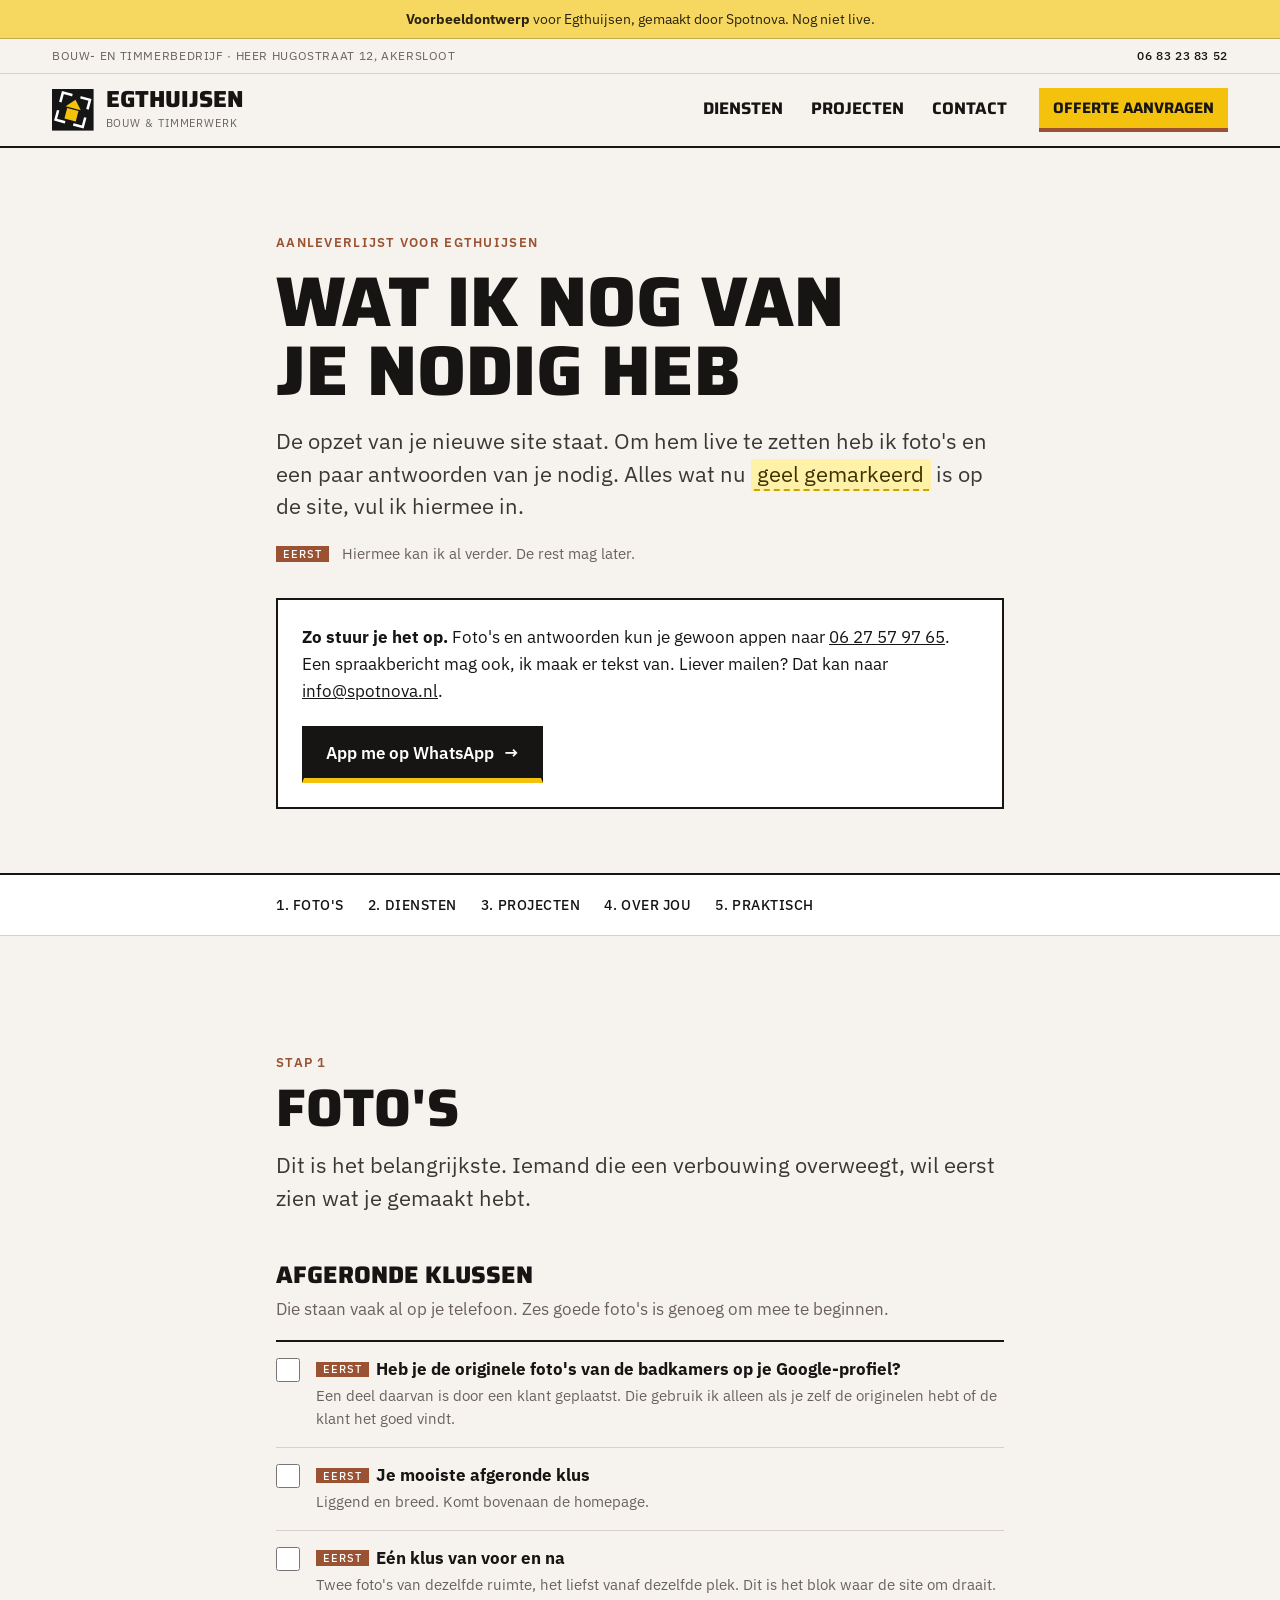
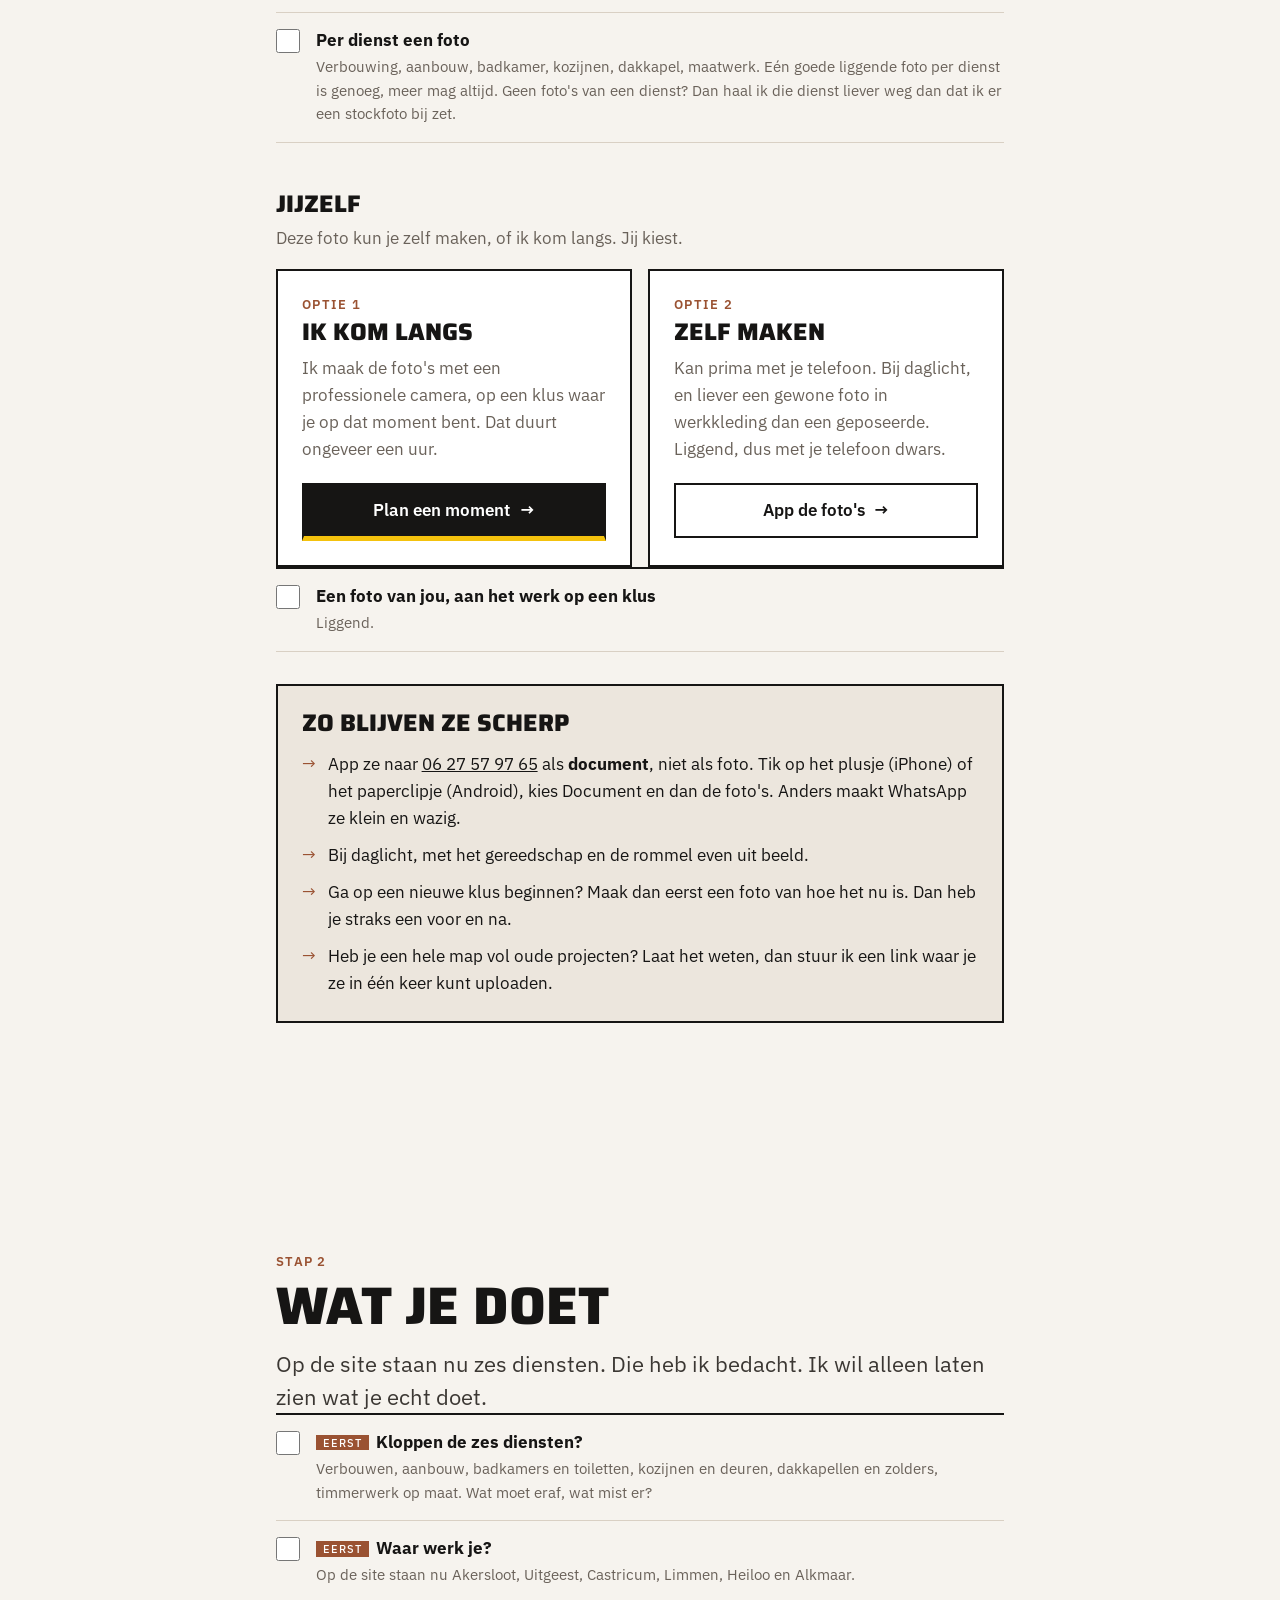
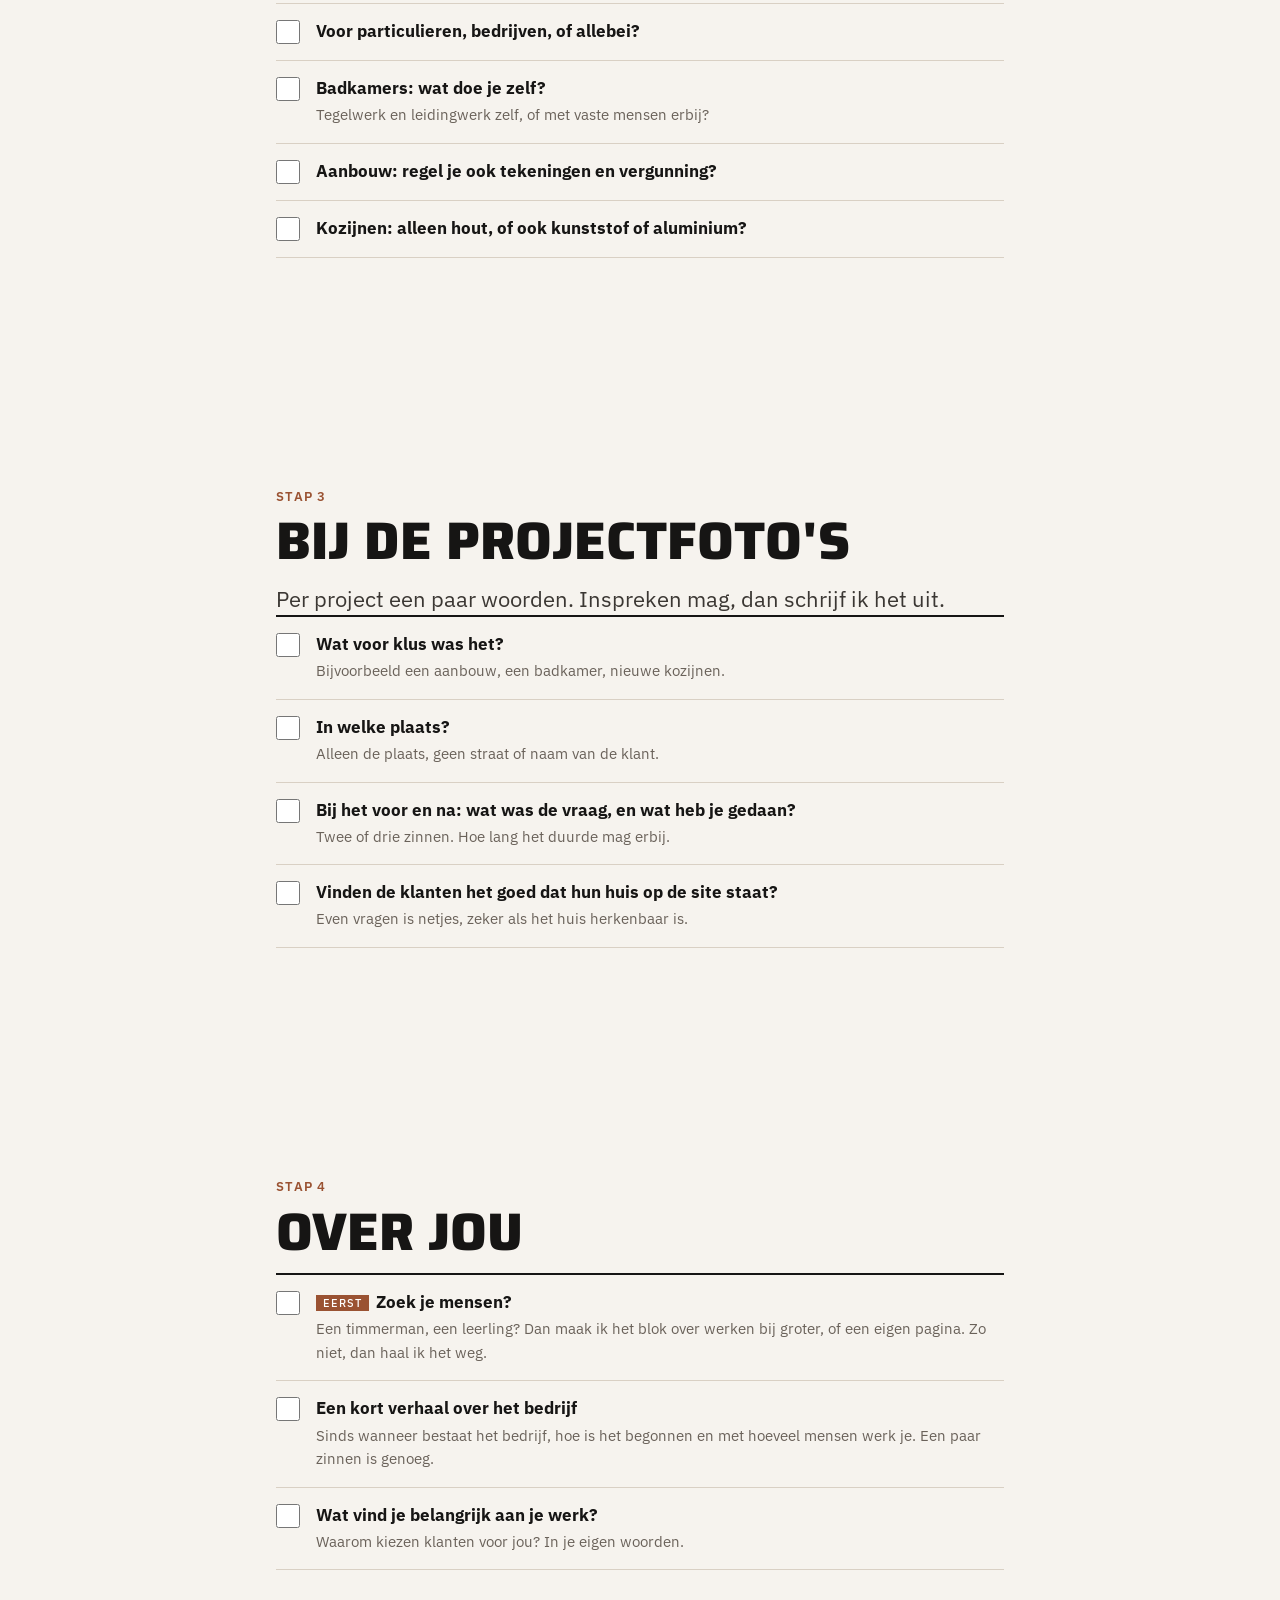
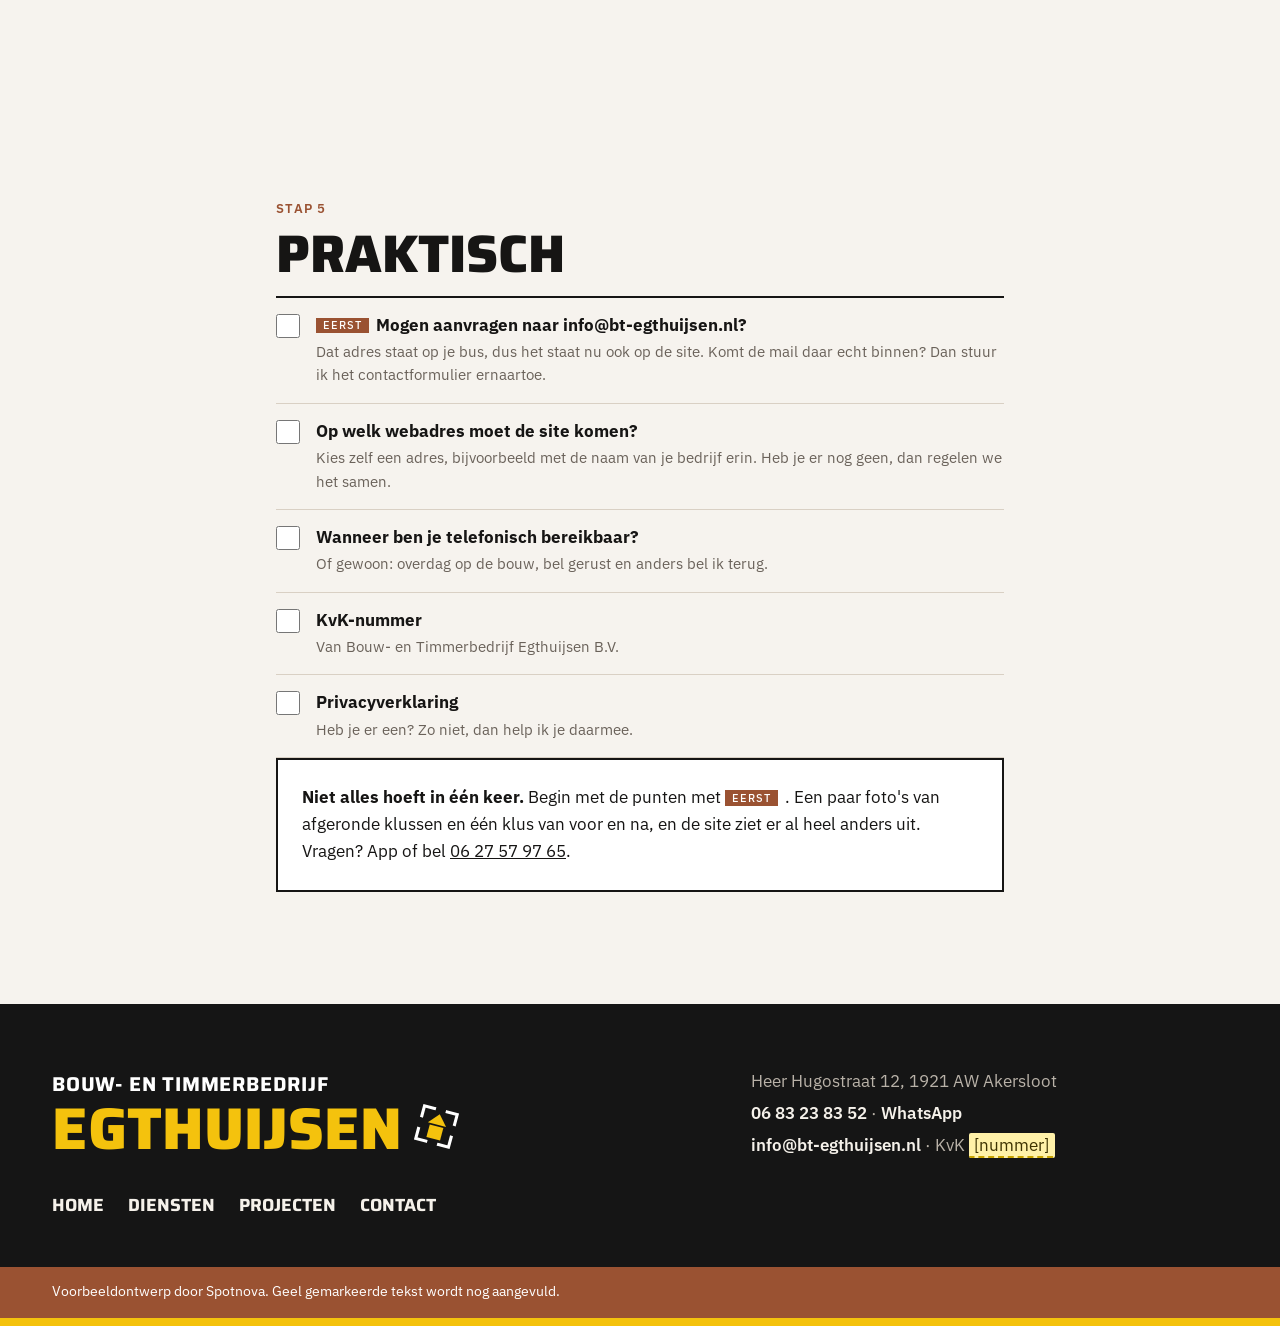
==== commit d90a45f3: "Offerte aanvragen: knop in de kop, het telefoonmenu, bovenaan de homepage en onderin op de telefoon;" ====
--- a/aanleveren.html
+++ b/aanleveren.html
@@ -40,6 +40,7 @@
         <svg class="logo__mark" viewBox="0 0 64 64" aria-hidden="true"><rect width="64" height="64" fill="#151515"/><g transform="translate(2 2) scale(.6) rotate(15 50 50)"><path d="M14 36V14h22M64 14h22v22M86 64v22H64M36 86H14V64" fill="none" stroke="#fff" stroke-width="6.5" stroke-linecap="square"/><path d="M50 23 70 46H30z" fill="#f4c20d"/><path d="M35 49.5h30V77H35z" fill="#f4c20d"/></g></svg>
         <span><span class="logo__name">Egthuijsen</span><span class="logo__sub">Bouw &amp; timmerwerk</span></span>
       </a>
+      <a class="head-quote" href="contact.html">Offerte<span class="head-quote__long">aanvragen</span></a>
       <button class="menu-toggle" type="button" aria-expanded="false" aria-controls="site-nav">
         <span class="menu-toggle__closed">Menu</span><span class="menu-toggle__open">Sluit</span>
       </button>
@@ -50,6 +51,7 @@
             <li><a href="projecten.html">Projecten</a></li>
             <li><a href="contact.html">Contact</a></li>
         </ol>
+        <a class="site-nav__quote" href="contact.html">Offerte aanvragen <span aria-hidden="true">→</span></a>
         <p class="site-nav__call">Of bel direct: <a href="tel:+31683238352">06 83 23 83 52</a></p>
       </nav>
     </div>
@@ -217,6 +219,7 @@
   </footer>
 
   <nav class="fab" aria-label="Snel contact">
+    <a class="fab__quote" href="contact.html">Offerte</a>
     <a href="tel:+31683238352" aria-label="Bel 06 83 23 83 52"><svg viewBox="0 0 24 24" fill="none" stroke="currentColor" stroke-width="2" stroke-linecap="round" stroke-linejoin="round" aria-hidden="true"><path d="M22 16.9v3a2 2 0 0 1-2.2 2 19.8 19.8 0 0 1-8.6-3.1 19.5 19.5 0 0 1-6-6A19.8 19.8 0 0 1 2.1 4.2 2 2 0 0 1 4.1 2h3a2 2 0 0 1 2 1.7c.1.9.4 1.8.7 2.7a2 2 0 0 1-.5 2.1L8 9.8a16 16 0 0 0 6 6l1.3-1.3a2 2 0 0 1 2.1-.4c.9.3 1.8.6 2.7.7a2 2 0 0 1 1.7 2z"/></svg></a>
     <a href="https://wa.me/31683238352" aria-label="Stuur een WhatsApp"><svg viewBox="0 0 24 24" fill="none" stroke="currentColor" stroke-width="2" stroke-linecap="round" stroke-linejoin="round" aria-hidden="true"><path d="M21 11.5a8.4 8.4 0 0 1-12.4 7.4L3 21l2.1-5.4A8.4 8.4 0 1 1 21 11.5z"/></svg></a>
   </nav>
--- a/styles.css
+++ b/styles.css
@@ -288,7 +288,7 @@
 .hero-photo { padding-top: 2.5rem; }
 @media (min-width: 56rem) {
   .bus__top { padding: 4.5rem 0 3.5rem; }
-  .bus__row { grid-template-columns: 1.2fr 1fr; gap: 3rem; }
+  .bus__row { grid-template-columns: minmax(0, 1fr) auto; gap: 3rem; }
   .bus__row .actions { justify-content: flex-end; }
   .hero-photo { padding-top: 4rem; }
 }
@@ -502,7 +502,7 @@
   display: grid; place-items: center; width: 3.6rem; height: 3.6rem; border-radius: 50%;
   background: var(--brick); color: var(--white); border-bottom: 4px solid var(--yellow);
 }
-.fab a + a { background: var(--white); color: var(--ink); border: 2px solid var(--ink); }
+.fab a:last-child { background: var(--white); color: var(--ink); border: 2px solid var(--ink); }
 .fab svg { width: 1.5rem; height: 1.5rem; }
 @media (min-width: 52rem) { .fab { display: none; } }
 
@@ -560,3 +560,40 @@
 
 /* Kopjes op de aanleverlijst */
 .wrap--narrow > h2 { margin: 0.4rem 0 1rem; }
+
+/* ---------- Offerte aanvragen: geel met een oranjebruine onderrand, zoals de spoiler van de bus ---------- */
+
+.head-quote {
+  display: inline-flex; align-items: center; gap: 0.3em; min-height: 2.75rem; padding: 0 0.85rem;
+  background: var(--yellow); color: var(--ink); border-bottom: 4px solid var(--brick);
+  font-family: var(--font-head); font-weight: 700; font-size: 0.95rem; text-transform: uppercase; text-decoration: none; white-space: nowrap;
+}
+.head-quote:hover { background: #ffd43a; }
+/* Op smalle telefoons staat de offerteknop onderin vast in beeld (.fab), dus niet ook in de kop */
+.masthead .head-quote { display: none; }
+.head-quote__long { display: none; }
+@media (min-width: 30rem) { .masthead .head-quote { display: inline-flex; } }
+@media (min-width: 40rem) { .head-quote__long { display: inline; } }
+@media (min-width: 52rem) {
+  .site-nav, .js .site-nav { order: 1; }
+  .head-quote { order: 2; margin-left: 1rem; }
+}
+
+.site-nav .site-nav__quote { display: none; }
+.js .site-nav.is-open .site-nav__quote {
+  display: inline-flex; align-self: flex-start; margin-top: 2rem; padding: 0.8rem 1.2rem;
+  background: var(--yellow); color: var(--ink); border-bottom: 5px solid var(--brick);
+  font-family: var(--font-head); font-weight: 700; font-size: 1.2rem; text-transform: uppercase; text-decoration: none;
+}
+.js .site-nav.is-open .site-nav__quote::before { content: none; }
+
+.fab { align-items: center; }
+.fab .fab__quote {
+  width: auto; height: 3.6rem; padding: 0 1.2rem; border-radius: 999px;
+  background: var(--yellow); color: var(--ink); border-bottom: 4px solid var(--brick); border-top: 0; border-left: 0; border-right: 0;
+  font-family: var(--font-head); font-weight: 800; font-size: 1.05rem; text-transform: uppercase; text-decoration: none;
+}
+
+/* Op de offertepagina zelf: geen offerteknop onderin, en op de telefoon het formulier eerst */
+.fab .fab__quote[aria-current="page"] { display: none; }
+@media (max-width: 55.99rem) { .contact .workorder { order: -1; } }
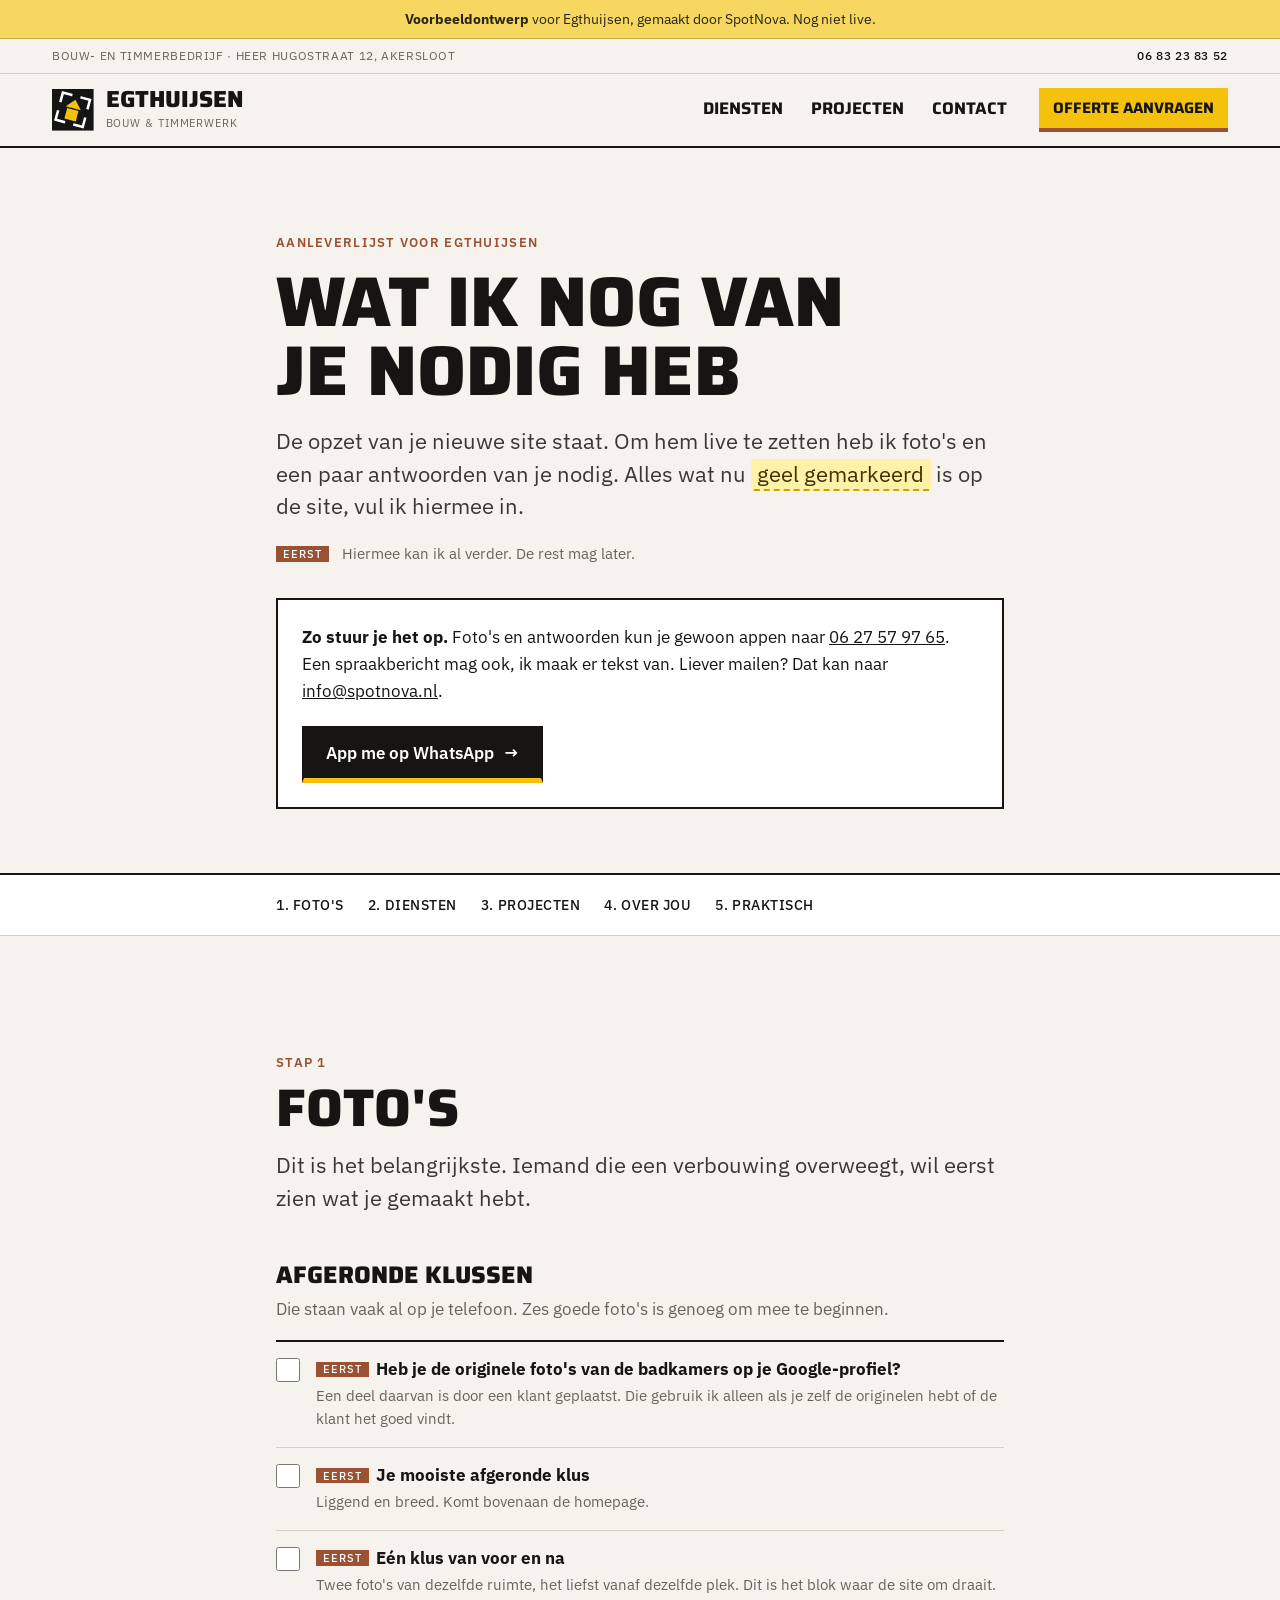
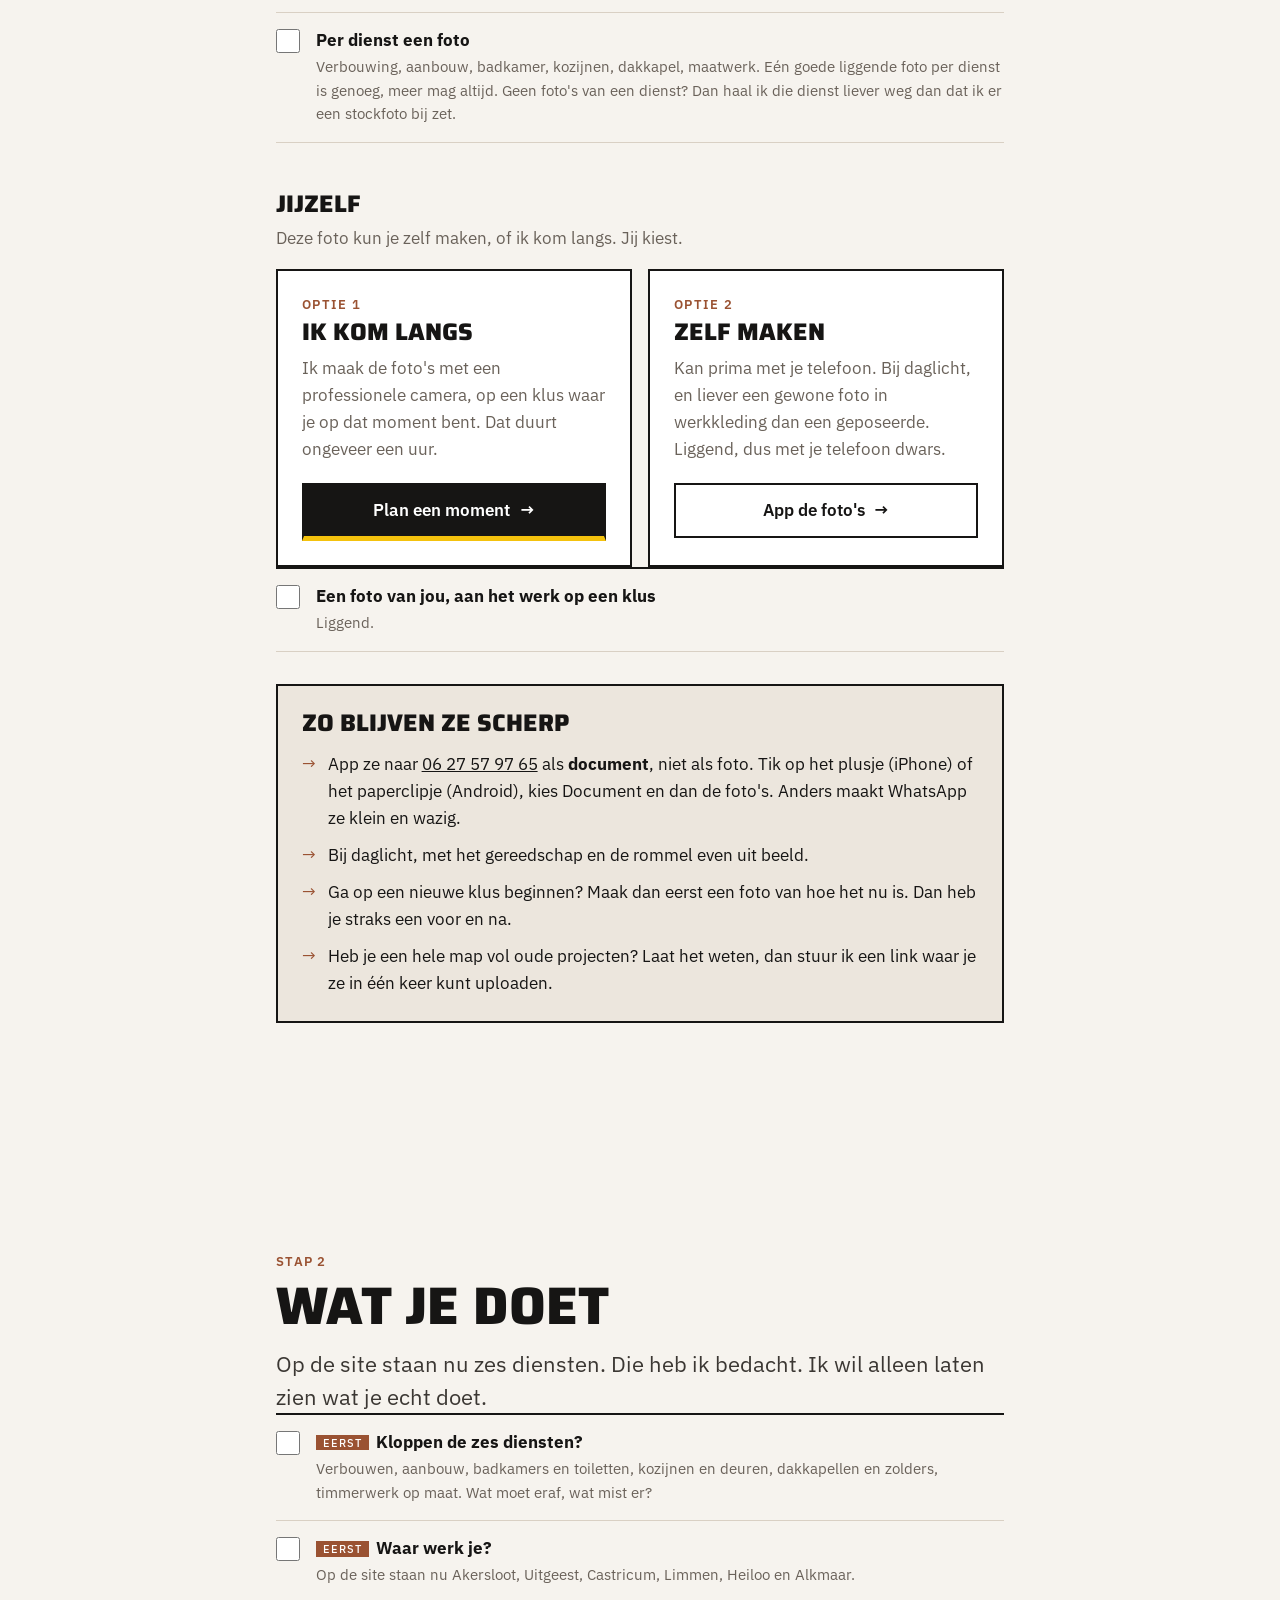
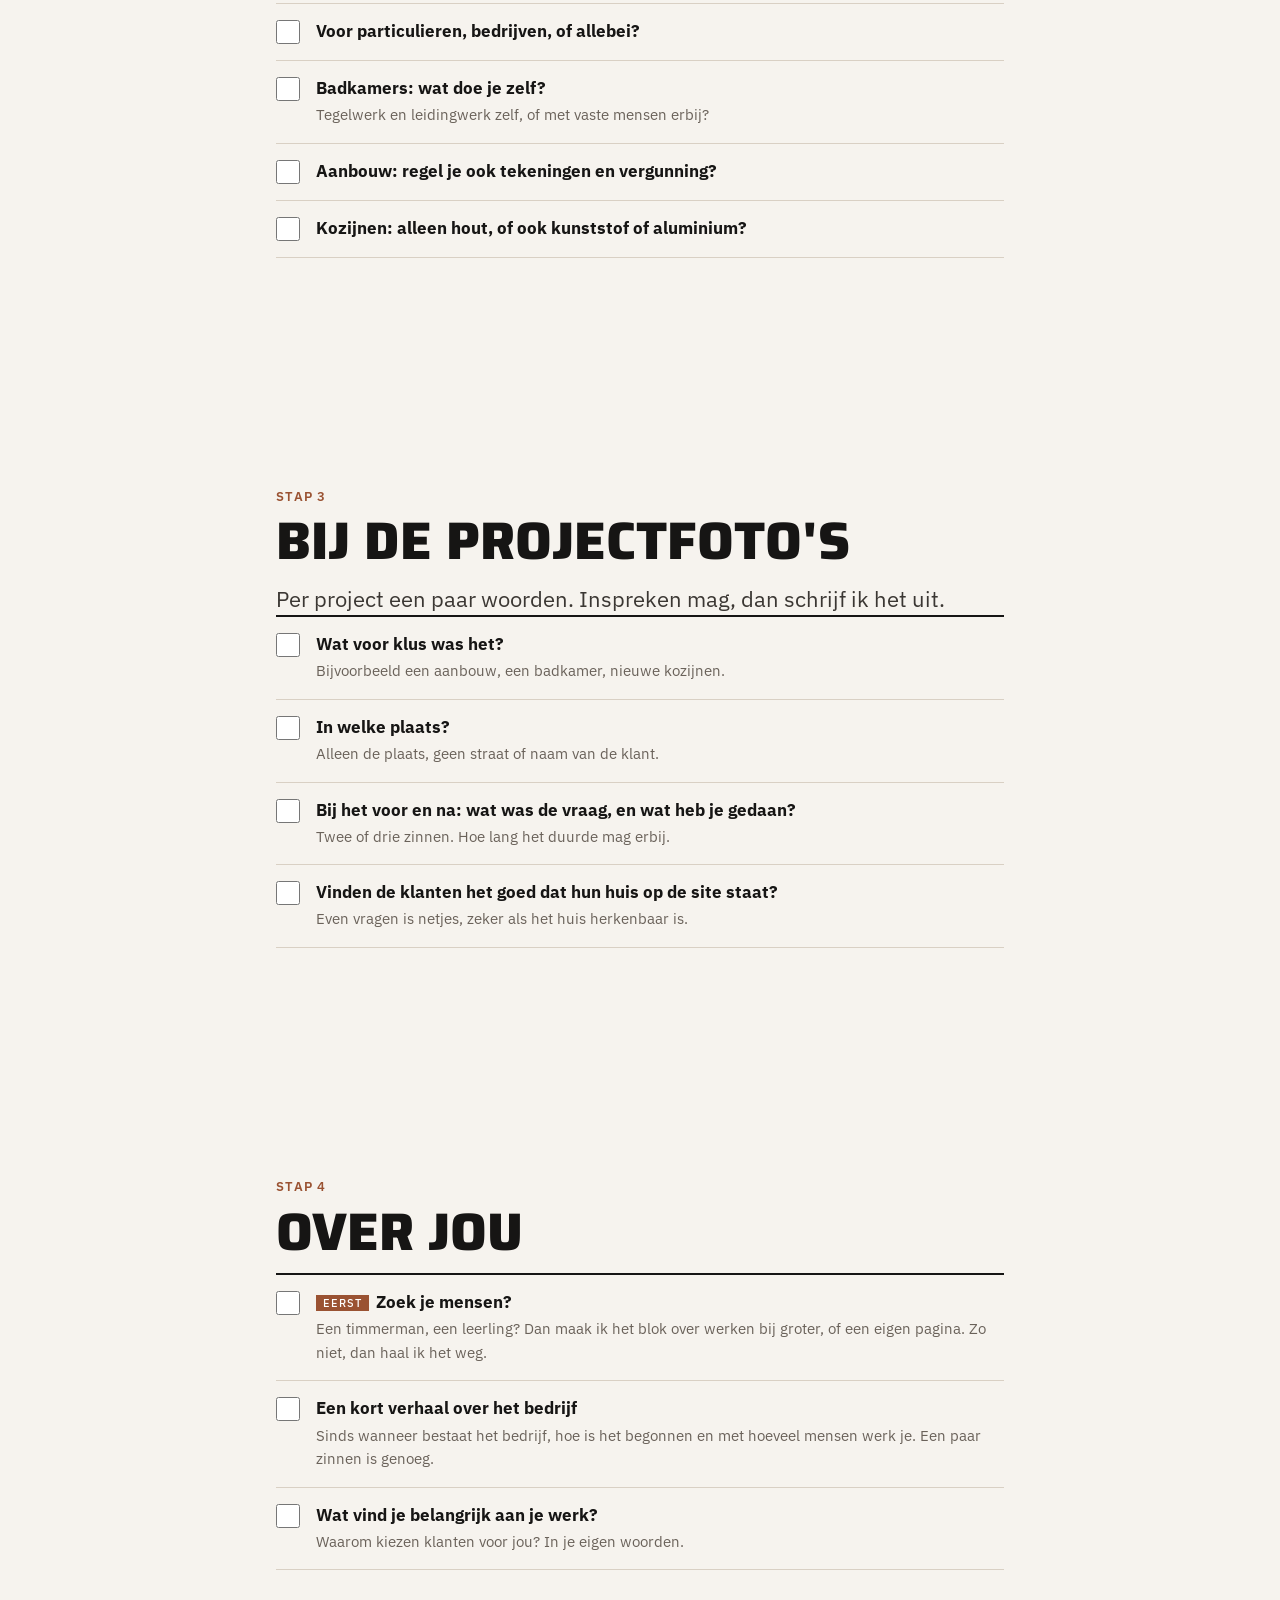
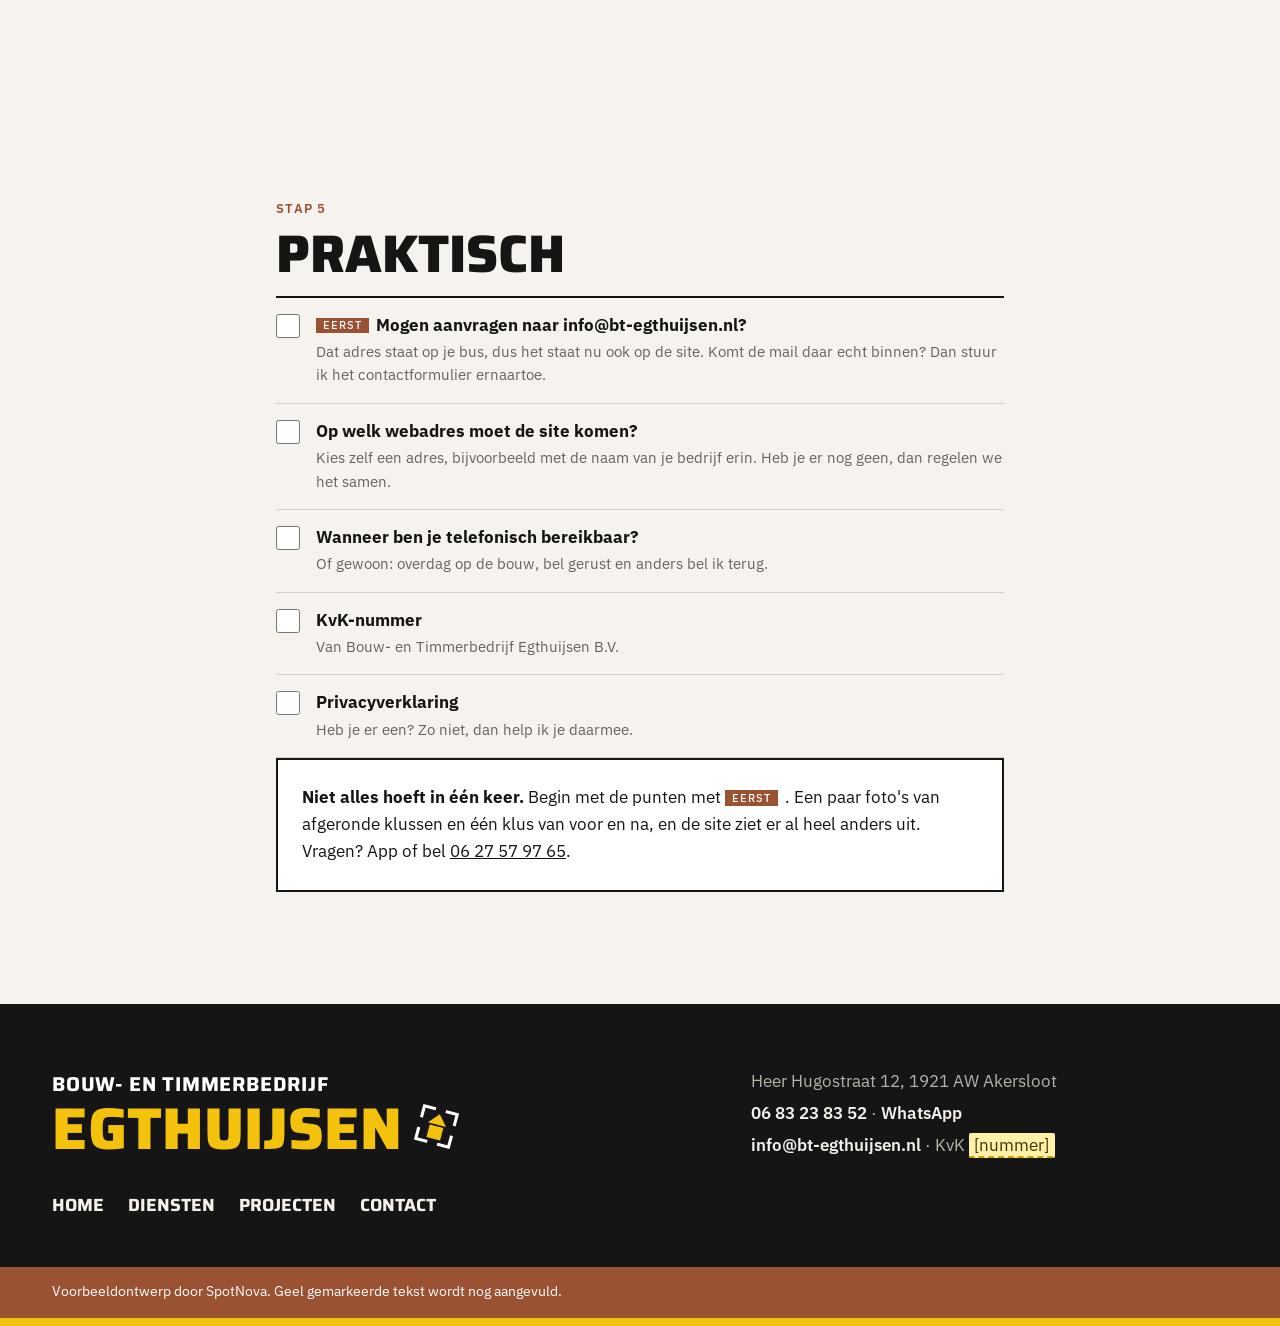
==== commit 2e175759: "Naam gespeld als SpotNova Co-Authored-By: Claude Opus 5.5 <noreply@anthropic.com>" ====
--- a/aanleveren.html
+++ b/aanleveren.html
@@ -4,10 +4,10 @@
   <meta charset="utf-8">
   <meta name="viewport" content="width=device-width, initial-scale=1">
   <title>Aanleverlijst · Egthuijsen · Voorbeeldontwerp</title>
-  <meta name="description" content="Wat Spotnova nog van Egthuijsen nodig heeft om de nieuwe website live te zetten.">
+  <meta name="description" content="Wat SpotNova nog van Egthuijsen nodig heeft om de nieuwe website live te zetten.">
   <meta name="robots" content="noindex, nofollow">
   <meta property="og:title" content="Bouw- en timmerbedrijf Egthuijsen · voorbeeldwebsite">
-  <meta property="og:description" content="Voorbeeldontwerp voor Bouw- en timmerbedrijf Egthuijsen, gemaakt door Spotnova. Nog niet live.">
+  <meta property="og:description" content="Voorbeeldontwerp voor Bouw- en timmerbedrijf Egthuijsen, gemaakt door SpotNova. Nog niet live.">
   <meta property="og:type" content="website">
   <!-- Bij livegang: adres hieronder aanpassen naar het eigen domein -->
   <meta property="og:image" content="https://egthuijsen.wild-math-d0f7.workers.dev/assets/og.jpg">
@@ -28,7 +28,7 @@
 <body>
   <a class="skip-link" href="#inhoud">Naar de inhoud</a>
 
-  <div class="mock-banner" role="note"><strong>Voorbeeldontwerp</strong> voor Egthuijsen, gemaakt door Spotnova. Nog niet live.</div>
+  <div class="mock-banner" role="note"><strong>Voorbeeldontwerp</strong> voor Egthuijsen, gemaakt door SpotNova. Nog niet live.</div>
 
   <div class="titlebar">
     <div class="wrap"><span>Bouw- en timmerbedrijf<span class="titlebar__place"> · Heer Hugostraat 12, Akersloot</span></span><a href="tel:+31683238352">06 83 23 83 52</a></div>
@@ -215,7 +215,7 @@
         <nav class="van__nav" aria-label="Onderaan"><ul><li><a href="index.html">Home</a></li><li><a href="diensten.html">Diensten</a></li><li><a href="projecten.html">Projecten</a></li><li><a href="contact.html">Contact</a></li></ul></nav>
       </div>
     </div>
-    <div class="van__panel"><div class="wrap">Voorbeeldontwerp door Spotnova. Geel gemarkeerde tekst wordt nog aangevuld.</div></div>
+    <div class="van__panel"><div class="wrap">Voorbeeldontwerp door SpotNova. Geel gemarkeerde tekst wordt nog aangevuld.</div></div>
   </footer>
 
   <nav class="fab" aria-label="Snel contact">
--- a/styles.css
+++ b/styles.css
@@ -1,4 +1,4 @@
-/* Egthuijsen · voorbeeldontwerp door Spotnova
+/* Egthuijsen · voorbeeldontwerp door SpotNova
    Idee: de site is de bus van Egthuijsen. Zwart met grote belettering, een strook in houtkleur met gele rand.
    Statisch, geen build-stap. Kleuren en maten staan bovenaan als variabelen. */
 
@@ -533,7 +533,7 @@
 .checklist__text > span { display: block; margin-top: 0.2rem; font-size: 0.92rem; color: var(--muted); }
 .checklist label:has(input:checked) strong { text-decoration: line-through; text-decoration-thickness: 2px; color: var(--muted); }
 
-/* "Eerst": hiermee kan Spotnova al verder */
+/* "Eerst": hiermee kan SpotNova al verder */
 .first {
   display: inline-block; margin-right: 0.45rem; padding: 0.05rem 0.45rem; vertical-align: 0.12em;
   font: 500 0.7rem var(--font-body); letter-spacing: 0.08em; text-transform: uppercase;
